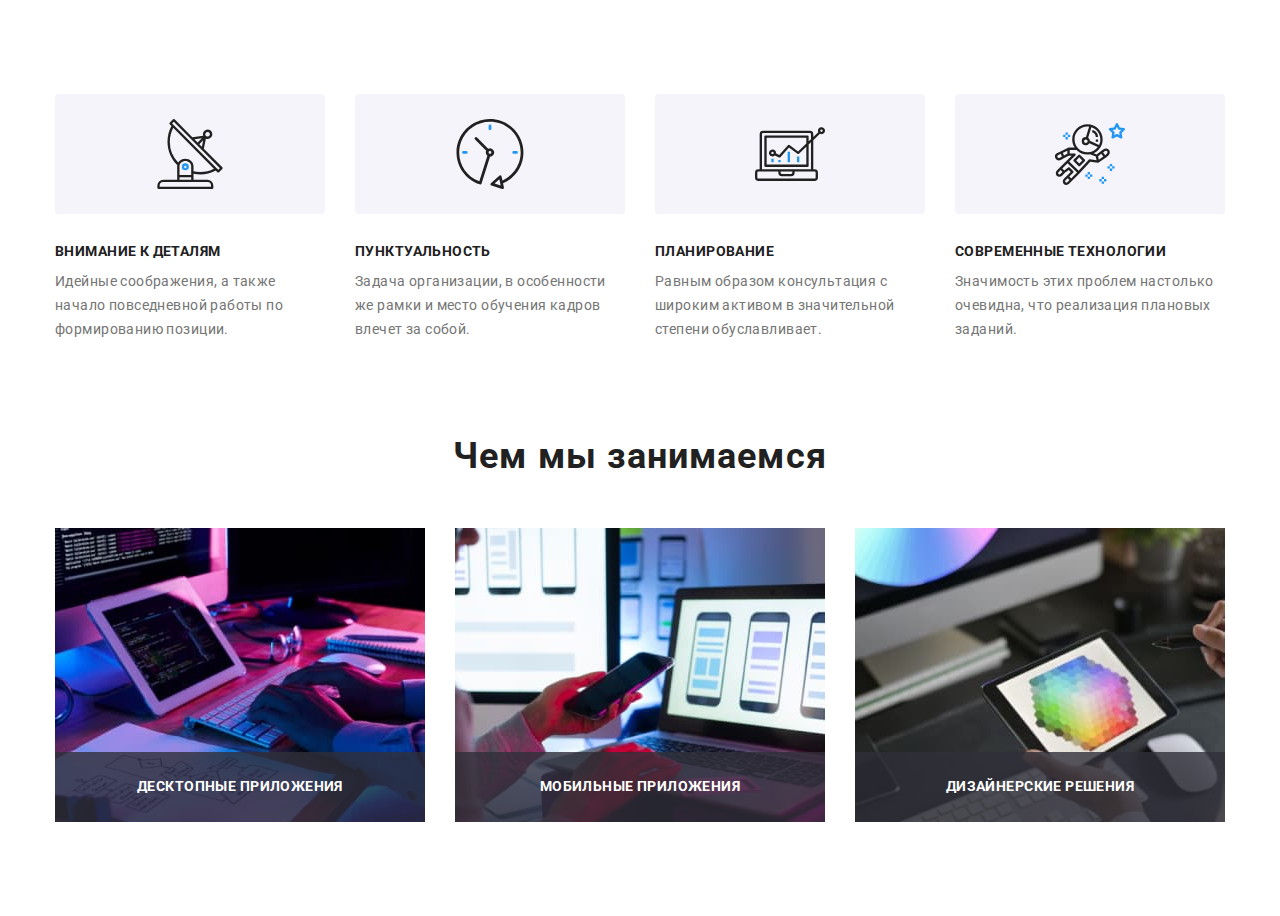
==== index.html @ d5c9d44d "features, services адаптив" ====
<!DOCTYPE html>
<html lang="ru">
    <head>
        <meta charset="UTF-8">
        <meta http-equiv="X-UA-Compatible" content="IE=edge">
        <meta name="viewport" content="width=device-width, initial-scale=1.0">
        <title>Студия</title>
        <link rel="preconnect" href="https://fonts.googleapis.com">
        <link rel="preconnect" href="https://fonts.gstatic.com" crossorigin>
        <link href="https://fonts.googleapis.com/css2?family=Raleway:wght@700&family=Roboto:wght@400;500;700;900&display=swap"
            rel="stylesheet">
        <link rel="stylesheet" href="./css/modern-normalize.css">
        <link rel="stylesheet" href="./css/style.css">
        <link rel="stylesheet" href="./css/main.min.css">
    </head>

    <body>
        <!-- <header class="header">
            <div class="container header__container">
                <nav class="navigation">
                    <a href="" lang="en" class="logo navigation__logo">Web<span class="logo__black">Studio</span></a>
                    <ul class="page-nav">
                        <li class="page-nav__item"><a href="" class="page-nav__link page-nav__link--current">Студия</a></li>
                        <li class="page-nav__item"><a href="./portfolio.html" class="page-nav__link">Портфолио</a></li>
                        <li class="page-nav__item"><a href="" class="page-nav__link">Контакты</a></li>
                    </ul>
                </nav>
                <ul class="auth-nav">
                    <li class="auth-nav__item"><a href="mailto:info@devstudio.com" class="auth-nav__link">
                        <svg class="auth-nav__icon" width="16" height="12">
                            <use href="./images/icons/symbol-defs.svg#icon-envelope"></use>
                        </svg>
                        info@devstudio.com
                    </a></li>
                    <li class="auth-nav__item"><a href="tel:+380961111111" class="auth-nav__link">
                        <svg class="auth-nav__icon" width="10" height="16">
                            <use href="./images/icons/symbol-defs.svg#icon-smartphone"></use>
                        </svg>
                        +38 096 111 11 11
                    </a></li>
                </ul>
            </div>   
        </header> -->

        <main>
            <!-- <section class="hero">
                <h1 class="hero__title">Эффективные решения для вашего бизнеса</h1>
                <button type="button" class="hero__btn" data-modal-open>Заказать услугу</button>
            </section> -->

            <section class="section">
                <div class="container">
                    <h2 class="section__title visually-hidden">Особенности</h2>
                    <ul class="features">
                        <li class="features__item">
                            <div class="features__box">
                                <svg class="features__icon" width="70" height="70">
                                    <use href="./images/icons/symbol-defs.svg#icon-antenna-img"></use>
                                </svg>
                            </div>
                            <h3 class="features__title">Внимание к деталям</h3>
                            <p class="features__text">Идейные соображения, а также начало повседневной работы по формированию позиции.</p>
                        </li>
                        <li class="features__item">
                            <div class="features__box">
                                <svg class="features__icon" width="70" height="70">
                                    <use href="./images/icons/symbol-defs.svg#icon-clock-img"></use>
                                </svg>
                            </div>
                            <h3 class="features__title">Пунктуальность</h3>
                            <p class="features__text">Задача организации, в особенности же рамки и место обучения кадров влечет за собой.</p>
                        </li>
                        <li class="features__item">
                            <div class="features__box">
                                <svg class="features__icon" width="70" height="70">
                                    <use href="./images/icons/symbol-defs.svg#icon-diagram-img"></use>
                                </svg>
                            </div>
                            <h3 class="features__title">Планирование</h3>
                            <p class="features__text">Равным образом консультация с широким активом в значительной степени обуславливает.</p>
                        </li>
                        <li class="features__item">
                            <div class="features__box">
                                <svg class="features__icon" width="70" height="70">
                                    <use href="./images/icons/symbol-defs.svg#icon-astronaut-img"></use>
                                </svg>
                            </div>
                            <h3 class="features__title">Современные технологии</h3>
                            <p class="features__text">Значимость этих проблем настолько очевидна, что реализация плановых заданий.</p>
                        </li>
                    </ul>
                </div>
            </section>

            <section class="section services section--padding-top">
                <div class="container">
                    <h2 class="section__title section__title--margin-bottom">Чем мы занимаемся</h2>
                    <ul class="services__list">
                        <li class="services__item">
                            <div class="services__img">
                                <img src="./images/services/box1.jpg" alt="Веб-сайты" width="370" height="294">
                                <h3 class="services__title">Десктопные приложения</h3>
                            </div>
                        </li>
                        <li class="services__item">
                            <div class="services__img">
                                <img src="./images/services/box2.jpg" alt="Приложения" width="370" height="294">
                                <h3 class="services__title">Мобильные приложения</h3>
                            </div>
                        </li>
                        <li class="services__item">
                            <div class="services__img">
                                <img src="./images/services/box3.jpg" alt="Дизайн" width="370" height="294">
                                <h3 class="services__title">Дизайнерские решения</h3>
                            </div>
                        </li>
                    </ul>
               </div>
            </section>

            <!-- <section class="section section--background">
               <div class="container">
                    <h2 class="section__title section__title--margin-bottom">Наша команда</h2>
                    <ul class="team">
                        <li class="team__item">
                            <img src="./images/our-team/img-team-1.jpg" alt="Дизайнер1" width="270" height="260">
                            <div class="team__member">
                                <h3 class="team__title">Игорь Демьяненко</h3>
                                <p lang="en" class="team__text">Product Designer</p>
                                <ul class="social">
                                    <li class="social__item">
                                        <a href="" class="social__link">
                                            <svg class="social__icon" width="20" height="20">
                                                <use href="./images/icons/symbol-defs.svg#icon-instagram"></use>
                                            </svg>
                                        </a>
                                    </li>
                                    <li class="social__item">
                                        <a href="" class="social__link">
                                            <svg class="social__icon" width="20" height="20">
                                                <use href="./images/icons/symbol-defs.svg#icon-twitter"></use>
                                            </svg>
                                        </a>
                                    </li>
                                    <li class="social__item">
                                        <a href="" class="social__link">
                                            <svg class="social__icon" width="20" height="20">
                                                <use href="./images/icons/symbol-defs.svg#icon-facebook"></use>
                                            </svg>
                                        </a>
                                    </li>
                                    <li class="social__item">
                                        <a href="" class="social__link">
                                            <svg class="social__icon" width="20" height="20">
                                                <use href="./images/icons/symbol-defs.svg#icon-linkedin"></use>
                                            </svg>
                                        </a>
                                    </li>
                                </ul>
                            </div>
                        </li>
                        <li class="team__item">
                            <img src="./images/our-team/img-team-2.jpg" alt="Фронтент-разработчик" width="270" height="260">
                            <div class="team__member">
                                <h3 class="team__title">Ольга Репина</h3>
                                <p lang="en" class="team__text">Frontend Developer</p>
                                <ul class="social">
                                    <li class="social__item">
                                        <a href="" class="social__link">
                                            <svg class="social__icon" width="20" height="20">
                                                <use href="./images/icons/symbol-defs.svg#icon-instagram"></use>
                                            </svg>
                                        </a>
                                    </li>
                                    <li class="social__item">
                                        <a href="" class="social__link">
                                            <svg class="social__icon" width="20" height="20">
                                                <use href="./images/icons/symbol-defs.svg#icon-twitter"></use>
                                            </svg>
                                        </a>
                                    </li>
                                    <li class="social__item">
                                        <a href="" class="social__link">
                                            <svg class="social__icon" width="20" height="20">
                                                <use href="./images/icons/symbol-defs.svg#icon-facebook"></use>
                                            </svg>
                                        </a>
                                    </li>
                                    <li class="social__itemm">
                                        <a href="" class="social__link">
                                            <svg class="social__icon" width="20" height="20">
                                                <use href="./images/icons/symbol-defs.svg#icon-linkedin"></use>
                                            </svg>
                                        </a>
                                    </li>
                                </ul>
                            </div>
                        </li>
                        <li class="team__item">
                            <img src="./images/our-team/img-team-3.jpg" alt="Маркетолог" width="270" height="260">
                            <div class="team__member">
                                <h3 class="team__title">Николай Тарасов</h3>
                                <p lang="en" class="team__text">Marketing</p>
                                <ul class="social">
                                    <li class="social__item">
                                        <a href="" class="social__link">
                                            <svg class="social__icon" width="20" height="20">
                                                <use href="./images/icons/symbol-defs.svg#icon-instagram"></use>
                                            </svg>
                                        </a>
                                    </li>
                                    <li class="social__item">
                                        <a href="" class="social__link">
                                            <svg class="social__icon" width="20" height="20">
                                                <use href="./images/icons/symbol-defs.svg#icon-twitter"></use>
                                            </svg>
                                        </a>
                                    </li>
                                    <li class="social__item">
                                        <a href="" class="social__link">
                                            <svg class="social__icon" width="20" height="20">
                                                <use href="./images/icons/symbol-defs.svg#icon-facebook"></use>
                                            </svg>
                                        </a>
                                    </li>
                                    <li class="social__item">
                                        <a href="" class="social__link">
                                            <svg class="social__icon" width="20" height="20">
                                                <use href="./images/icons/symbol-defs.svg#icon-linkedin"></use>
                                            </svg>
                                        </a>
                                    </li>
                                </ul>
                            </div>
                        </li>
                        <li class="team__item">
                            <img src="./images/our-team/img-team-4.jpg" alt="Дизайнер2" width="270" height="260">
                            <div class="team__member">
                                <h3 class="team__title">Михаил Ермаков</h3>
                                <p lang="en" class="team__text">UI Designer</p>
                                <ul class="social">
                                    <li class="social__item">
                                        <a href="" class="social__link">
                                            <svg class="social__icon" width="20" height="20">
                                                <use href="./images/icons/symbol-defs.svg#icon-instagram"></use>
                                            </svg>
                                        </a>
                                    </li>
                                    <li class="social__item">
                                        <a href="" class="social__link">
                                            <svg class="social__icon" width="20" height="20">
                                                <use href="./images/icons/symbol-defs.svg#icon-twitter"></use>
                                            </svg>
                                        </a>
                                    </li>
                                    <li class="social__item">
                                        <a href="" class="social__link">
                                            <svg class="social__icon" width="20" height="20">
                                                <use href="./images/icons/symbol-defs.svg#icon-facebook"></use>
                                            </svg>
                                        </a>
                                    </li>
                                    <li class="social__item">
                                        <a href="" class="social__link">
                                            <svg class="social__icon" width="20" height="20">
                                                <use href="./images/icons/symbol-defs.svg#icon-linkedin"></use>
                                            </svg>
                                        </a>
                                    </li>
                                </ul>
                            </div>
                        </li>
                    </ul>
               </div>
            </section> -->

            <!-- <section class="section">
                <div class="container">
                    <h2 class="section__title section__title--margin-bottom">Постоянные клиенты</h2>
                    <ul class="clients">
                        <li class="clients__item">
                            <a href="" class="clients__link">
                                <svg class="clients__icon" width="106" height="60">
                                    <use href="./images/icons/symbol-defs.svg#icon-logo-client1"></use>
                                </svg>
                            </a>
                        </li>
                        <li class="clients__item">
                            <a href="" class="clients__link">
                                <svg class="clients__icon" width="106" height="60">
                                    <use href="./images/icons/symbol-defs.svg#icon-logo-client2"></use>
                                </svg>
                            </a>
                        </li>
                        <li class="clients__item">
                            <a href="" class="clients__link">
                                <svg class="clients__icon" width="106" height="60">
                                    <use href="./images/icons/symbol-defs.svg#icon-logo-client3"></use>
                                </svg>
                            </a>
                        </li>
                        <li class="clients__item">
                            <a href="" class="clients__link">
                                <svg class="clients__icon" width="106" height="60">
                                    <use href="./images/icons/symbol-defs.svg#icon-logo-client4"></use>
                                </svg>
                            </a>
                        </li>
                        <li class="clients__item">
                            <a href="" class="clients__link">
                                <svg class="clients__icon" width="106" height="60">
                                    <use href="./images/icons/symbol-defs.svg#icon-logo-client5"></use>
                                </svg>
                            </a>
                        </li>
                        <li class="clients__item">
                            <a href="" class="clients__link">
                                <svg class="clients__icon" width="106" height="60">
                                    <use href="./images/icons/symbol-defs.svg#icon-logo-client6"></use>
                                </svg>
                            </a>
                        </li>
                    </ul>
                </div>
            </section> -->

        </main>

        <!-- <footer class="footer">
            <div class="container footer__container">
                <div class="footer-contacts">
                    <a href="" lang="en" class="logo footer-contacts__logo">Web<span class="logo__white">Studio</span></a>
                    <address class="address">
                        <ul class="contacts">
                            <li class="contacts__item"><a href="https://goo.gl/maps/sHDZmhukoqg1UG7x9" target="_blank" class="contacts__link contacts__link--white">г. Киев, пр-т Леси Украинки, 26</a></li>
                            <li class="contacts__item"><a href="mailto:info@devstudio.com" class="contacts__link">info@devstudio.com</a>
                            </li>
                            <li class="contacts__item"><a href="tel:+380961111111" class="contacts__link">+38 096 111 11 11</a></li>
                        </ul>
                    </address>
                </div>
                <div class="footer-social">
                    <p class="footer-social__text">присоединяйтесь</p>
                    <ul class="social">
                        <li class="social__item">
                            <a href="" class="social__link social__link--secondary-color">
                                <svg class="social__icon" width="20" height="20">
                                    <use href="./images/icons/symbol-defs.svg#icon-instagram-white"></use>
                                </svg>
                            </a>
                        </li>
                        <li class="social__item">
                            <a href="" class="social__link social__link--secondary-color">
                                <svg class="social__icon" width="20" height="20">
                                    <use href="./images/icons/symbol-defs.svg#icon-twitter-white"></use>
                                </svg>
                            </a>
                        </li>
                        <li class="social__item">
                            <a href="" class="social__link social__link--secondary-color">
                                <svg class="social__icon" width="20" height="20">
                                    <use href="./images/icons/symbol-defs.svg#icon-facebook-white"></use>
                                </svg>
                            </a>
                        </li>
                        <li class="social__item">
                            <a href="" class="social__link social__link--secondary-color">
                                <svg class="social__icon" width="20" height="20">
                                    <use href="./images/icons/symbol-defs.svg#icon-linkedin-white"></use>
                                </svg>
                            </a>
                        </li>
                    </ul>
                </div>
                <div class="application">
                    <p class="application__text">Подпишитесь на рассылку</p>
                    <form class="footer-form">
                        <input type="email" class="user-mail-footer" name="user-mail-footer" id="user-mail-footer" placeholder="E-mail">
                        <button type="button" class="footer-form__btn">Подписаться
                            <svg class="footer-form__icon" width="24" height="24">
                                <use href="./images/icons/symbol-defs.svg#icon-icon-send"></use>
                            </svg>
                        </button>
                    </form>
                </div>
            </div>
        </footer> -->
        <!-- <div class="backdrop is-hidden" data-modal>
            <div class="modal">
                <button type="button" class="modal__close-btn" data-modal-close>
                    <svg class="close-btn__icon" width="18" height="18">
                        <use href="./images/icons/symbol-defs.svg#icon-close-black"></use>
                    </svg>
                </button>
                <p class="modal__title">Оставьте свои данные, мы вам перезвоним</p>
                <form class="modal__application">
                    <div class="modal__field">
                        <label for="user-name" class="modal__label">Имя</label>
                        <div class="modal__input-wrap">
                            <input type="text" name="user-name" id="user-name" class="modal__input" required>
                            <svg class="modal__icon" width="18" height="18">
                                <use href="./images/icons/symbol-defs.svg#icon-person-black"></use>
                            </svg>
                        </div>
                    </div>

                    <div class="modal__field">
                        <label for="user-tel" class="modal__label">Телефон</label>
                        <div class="modal__input-wrap">
                            <input type="tel" name="user-tel" id="user-tel" class="modal__input" required>
                            <svg class="modal__icon" width="18" height="18">
                                <use href="./images/icons/symbol-defs.svg#icon-phone-black"></use>
                            </svg>
                        </div>
                    </div>

                    <div class="modal__field">
                        <label for="user-mail" class="modal__label">Почта</label>
                        <div class="modal__input-wrap">
                            <input type="email" name="user-mail" id="user-mail" class="modal__input" required>
                            <svg class="modal__icon" width="18" height="18">
                                <use href="./images/icons/symbol-defs.svg#icon-email-black"></use>
                            </svg>
                        </div>
                    </div>

                    <label for="user-comment" class="modal__label">Комментарий</label>
                    <textarea name="user-comment" id="user-comment" class="modal__user-comment" placeholder="Введите текст"></textarea>

                    <div class="modal__field-check">
                        <input type="checkbox" name="modal-check" id="modal-check" class="modal__check visually-hidden">
                        <label for="modal-check" class="modal__check-text"><span><svg class="modal__check-icon" width="16" height="15">
                            <use href="./images/icons/symbol-defs.svg#icon-check-mark"></use>
                        </svg></span>Соглашаюсь с рассылкой и принимаю <a href="" class="modal__link"> Условия договора</a></label>
                    </div>

                    <div class="modal__form-btn"><button type="submit" class="modal__sumbit-btn">Отправить</button></div>
                </form>
            </div>
        </div> -->

        <script src="./js/modal.js"></script>
    </body>
</html>
---- css/style.css ----
/* --------HEADER--------- */

/* --------HERO--------- */

/* -------FEATURES------- */

/* --------SERVICES--------- */

/* --------TEAM--------- */

/* --------CLIENT--------- */

/* --------PROJECT--------- */

/* --------FOOTER--------- */

/* --------BACKDROP--------- */
---- css/main.min.css ----
:root{--first-title-color: #212121;--second-title-color: #ffffff;--first-text-color: #757575;--second-text-color: #ffffff;--accent-color: #2196f3;--first-bg-color: #ffffff;--second-bg-color: #2f303a;--accent-bg-color: #2196f3}a{text-decoration:none}p,h1,h2,h3,h4,h5,h6{margin:0}ul{margin:0;padding:0;list-style:none}img{display:block;min-width:100%}button{cursor:pointer}body{font-family:"Roboto",sans-serif;color:var(--first-text-color);background-color:var(--first-bg-color)}.container{width:100%;padding-left:15px;padding-right:15px;margin:0 auto}@media screen and (min-width: 480px){.container{width:480px}}@media screen and (min-width: 768px){.container{width:768px}}@media screen and (min-width: 1200px){.container{width:1200px}}.section{padding-top:60px;padding-bottom:60px}@media screen and (min-width: 1200px){.section{padding-top:94px;padding-bottom:94px}}.section--padding-top{padding-top:0}.section--background{background-color:#f5f4fa}.visually-hidden{position:absolute;white-space:nowrap;width:1px;height:1px;overflow:hidden;border:0;padding:0;clip:rect(0 0 0 0);-webkit-clip-path:inset(50%);clip-path:inset(50%);margin:-1px}.section__title{font-weight:700;font-size:36px;line-height:1.16;text-align:center;letter-spacing:.03em;color:var(--first-title-color)}.section__title--margin-bottom{margin-bottom:50px}.logo{font-family:Raleway;font-weight:700;font-size:26px;line-height:1.19;letter-spacing:.03em;color:var(--accent-color);display:block}.navigation__logo{padding-top:24px;padding-bottom:25px;margin-right:93px}.logo__black{color:#000}.logo__white{color:#fff}.social{display:flex;justify-content:center;align-items:center}.social__link{display:flex;justify-content:center;align-items:center;width:44px;height:44px;border-radius:50%;color:#afb1b8;transition:background-color 250ms cubic-bezier(0.4, 0, 0.2, 1)}.social__link:hover,.social__link:focus{background-color:var(--accent-bg-color);color:var(--second-text-color)}.social__link--secondary-color{background-color:rgba(255,255,255,.1);color:var(--second-text-color);transition:background-color 250ms cubic-bezier(0.4, 0, 0.2, 1)}.social__link:hover .social__link--secondary-color,.social__link:focus .social__link--secondary-color{background-color:var(--accent-bg-color)}.social__icon{fill:currentColor;transition:fill 250ms cubic-bezier(0.4, 0, 0.2, 1),color 250ms cubic-bezier(0.4, 0, 0.2, 1)}.social__item:not(:first-child){margin-left:10px}.application__text{font-weight:700;font-size:14px;line-height:1.14;letter-spacing:.03em;text-transform:uppercase;color:var(--second-text-color);margin-bottom:20px}.footer-form{display:flex;justify-content:center;align-items:center}.user-mail-footer{font-size:16px;line-height:1.25;display:flex;align-items:center;letter-spacing:.03em;color:rgba(255,255,255,.6);background-color:transparent;min-width:358px;height:50px;padding-left:16px;padding-right:16px;margin-right:12px;border:1px solid rgba(255,255,255,.3);filter:drop-shadow(0px 4px 4px rgba(0, 0, 0, 0.15));border-radius:4px;outline:none}.footer-form__btn{min-width:200px;height:50px;display:flex;justify-content:center;align-items:center;background:var(--accent-bg-color);box-shadow:0px 4px 4px rgba(0,0,0,.15);border-radius:4px;border:none;padding:10px 29px;font-weight:700;font-size:16px;line-height:1.87;letter-spacing:.06em;color:var(--second-text-color);transition:background-color 250ms cubic-bezier(0.4, 0, 0.2, 1)}.footer-form__btn:hover,.footer-form__btn:focus{background-color:#188ce8}.footer-form__icon{width:24px;height:24px;fill:var(--second-text-color);margin-left:10px}.backdrop{position:fixed;top:0;left:0;width:100%;height:100%;background-color:rgba(0,0,0,.2);opacity:1;transition:opacity 250ms cubic-bezier(0.4, 0, 0.2, 1)}.is-hidden{opacity:0;pointer-events:none;visibility:hidden}.backdrop.is-hidden .modal{transform:translate(-50%, -50%) scale(0.7)}.modal{position:absolute;width:528px;min-height:581px;top:50%;left:50%;transform:translate(-50%, -50%) scale(1);transition:transform 250ms cubic-bezier(0.4, 0, 0.2, 1);background-color:var(--first-bg-color);box-shadow:0px 1px 3px rgba(0,0,0,.12),0px 1px 1px rgba(0,0,0,.14),0px 2px 1px rgba(0,0,0,.2);border-radius:4px;visibility:visible;padding:40px}.modal__close-btn{display:flex;justify-content:center;align-items:center;width:30px;height:30px;border-radius:50%;background-color:var(--first-bg-color);border:1px solid rgba(0,0,0,.1);position:absolute;top:8px;right:8px;transition:fill 250ms cubic-bezier(0.4, 0, 0.2, 1)}.modal__close-btn:hover,.modal__close-btn:focus{fill:var(--accent-color)}.modal__title{font-weight:700;font-size:20px;line-height:1.15;text-align:center;letter-spacing:.03em;color:var(--first-title-color);margin-bottom:12px}.modal__field{margin-bottom:10px}.modal__label{font-weight:400;font-size:12px;line-height:1.16;letter-spacing:.01em;color:var(--first-text-color);display:block;margin-bottom:4px}.modal__input-wrap{position:relative}.modal__input{width:100%;height:40px;border:1px solid rgba(33,33,33,.2);outline:none;border-radius:4px;padding-left:42px;padding-right:42px;transition:border-color 250ms cubic-bezier(0.4, 0, 0.2, 1)}.modal__input:focus,.modal__input:hover{border-color:var(--accent-color);cursor:pointer}.modal__icon{position:absolute;left:12px;top:50%;transform:translateY(-50%);transition:fill 250ms cubic-bezier(0.4, 0, 0.2, 1)}.modal__input:focus+.modal__icon,.modal__input:hover+.modal__icon{fill:var(--accent-color)}.modal__user-comment{width:100%;height:120px;border:1px solid rgba(33,33,33,.2);border-radius:4px;padding:12px 16px;margin-bottom:20px;outline:none;resize:none;transition:border-color 250ms cubic-bezier(0.4, 0, 0.2, 1)}.modal__user-comment:focus,.modal__user-comment:hover{border-color:var(--accent-color);cursor:pointer}.modal__user-comment::-moz-placeholder{font-size:12px;line-height:1.16;letter-spacing:.01em;color:rgba(117,117,117,.5)}.modal__user-comment:-ms-input-placeholder{font-size:12px;line-height:1.16;letter-spacing:.01em;color:rgba(117,117,117,.5)}.modal__user-comment::placeholder{font-size:12px;line-height:1.16;letter-spacing:.01em;color:rgba(117,117,117,.5)}.modal__field-check{margin-bottom:30px}.modal__check-text{font-size:14px;line-height:1.71;letter-spacing:.03em;color:var(--first-text-color);display:flex;align-items:center;justify-content:center}.modal__check-text span{width:16px;height:15px;border:2px solid var(--first-title-color);border-radius:2px;margin-right:8px;display:flex;justify-content:center;align-items:center}.modal__check-icon{fill:transparent}.modal__check:checked+.modal__check-text>span{background-color:var(--accent-bg-color);border:none}.modal__check:checked+.modal__check-text svg{fill:var(--second-text-color)}.modal__link{-webkit-text-decoration-line:underline;text-decoration-line:underline;color:var(--accent-color);margin-left:5px}.modal__form-btn{display:flex;justify-content:center}.modal__sumbit-btn{font-weight:700;font-size:16px;line-height:1.87;display:flex;align-items:center;text-align:center;letter-spacing:.06em;color:#fff;background:var(--accent-bg-color);box-shadow:0px 4px 4px rgba(0,0,0,.15);border-radius:4px;padding:10px 55px;border:none;transition:background-color 250ms cubic-bezier(0.4, 0, 0.2, 1)}.modal__sumbit-btn:hover,.modal__sumbit-btn:focus{background-color:#188ce8}.header{border:1px solid #ececec;background-color:var(--first-bg-color);font-weight:500;font-size:14px;line-height:1.14;letter-spacing:.02em}.header__container{display:flex;align-items:center}.navigation{display:flex;align-items:center}.page-nav,.auth-nav{display:flex;justify-content:center;align-items:center;margin-left:auto}.page-nav__item{position:relative}.page-nav__item:not(:first-child){margin-left:50px}.page-nav__link{display:block;padding-top:32px;padding-bottom:32px;color:var(--first-title-color);transition:color 250ms cubic-bezier(0.4, 0, 0.2, 1)}.page-nav__link:hover,.page-nav__link:focus{color:var(--accent-color)}.page-nav__link--current{color:var(--accent-color)}.page-nav__link--current::after{content:"";width:100%;height:4px;display:block;background:var(--accent-bg-color);border-radius:2px;position:absolute;bottom:-1px}.auth-nav__item:not(:first-child){margin-left:50px}.auth-nav__link{color:var(--first-text-color);display:flex;justify-content:center;align-items:center;padding-top:32px;padding-bottom:32px;transition:color 250ms cubic-bezier(0.4, 0, 0.2, 1)}.auth-nav__link:hover,.auth-nav__link:focus{color:var(--accent-color)}.auth-nav__icon{fill:currentColor;margin-right:10px}.hero{max-width:1600px;height:600px;margin-top:0;margin-right:auto;margin-left:auto;margin-bottom:0;background-image:linear-gradient(rgba(47, 48, 58, 0.4), rgba(47, 48, 58, 0.4)),url(../images/hero-img.jpg);background-repeat:no-repeat;background-position:center;background-size:cover;text-align:center;padding-top:200px;padding-bottom:200px}.hero__title{width:696px;margin-left:auto;margin-right:auto;margin-bottom:30px;font-weight:900;font-size:44px;line-height:1.36;text-align:center;letter-spacing:.06em;text-transform:uppercase;color:var(--second-title-color)}.hero__btn{padding:6px 22px;border:transparent;box-sizing:border-box;box-shadow:0px 4px 4px rgba(0,0,0,.15);border-radius:4px;font-weight:700;font-size:16px;line-height:1.87;align-items:center;text-align:center;letter-spacing:.06em;color:var(--second-text-color);background-color:var(--accent-bg-color);transition:background-color 250ms cubic-bezier(0.4, 0, 0.2, 1)}.hero__btn:hover,.hero__btn:focus{background-color:#188ce8}@media screen and (min-width: 768px){.features{display:flex;flex-wrap:wrap;margin-left:-30px;margin-bottom:-30px}}.features__item{width:450px}.features__item:not(:last-child){margin-bottom:30px}@media screen and (min-width: 768px){.features__item{width:calc(50% - 30px);margin-left:30px}}@media screen and (min-width: 1200px){.features__item{width:270px;display:block}.features__item:not(:first-child){margin-left:30px}}.features__box{display:flex;justify-content:center;align-items:center;margin-bottom:30px;height:120px;background-color:#f5f4fa;border-radius:4px;color:currentColor}.features__title{margin-bottom:10px;font-weight:700;font-size:14px;line-height:1.14;letter-spacing:.03em;text-transform:uppercase;color:var(--first-title-color)}.features__text{font-size:14px;line-height:1.71;letter-spacing:.03em;color:var(--first-text-color)}@media screen and (max-width: 1200px){.services{display:none}}.services__list{display:flex;flex-wrap:wrap;margin-left:-30px;margin-bottom:-30px}.services__item{width:calc(33.3333333333% - 30px);height:auto;margin-left:30px;margin-bottom:30px}.services__img{position:relative}.services__title{font-weight:700;font-size:14px;line-height:1.14;text-align:center;letter-spacing:.03em;text-transform:uppercase;color:var(--second-title-color);background:rgba(47,48,58,.8);height:70px;width:100%;display:flex;justify-content:center;align-items:center;position:absolute;bottom:0;left:0}.team{display:flex;flex-wrap:wrap;margin-left:-30px;margin-bottom:-30px}.team__item{width:calc(25% - 30px);margin-left:30px;margin-bottom:30px}.team__title{margin-bottom:10px;font-weight:500;font-size:16px;line-height:1.18;text-align:center;letter-spacing:.03em;color:var(--first-title-color)}.team__member{padding-top:30px;padding-bottom:30px;background-color:var(--first-bg-color);box-shadow:0px 1px 3px rgba(0,0,0,.12),0px 1px 1px rgba(0,0,0,.14),0px 2px 1px rgba(0,0,0,.2);border-radius:0px 0px 4px 4px}.team__text{font-size:16px;line-height:1.18;text-align:center;letter-spacing:.03em;color:var(--first-text-color);margin-bottom:16px}.clients{display:flex;flex-wrap:wrap;margin-left:-30px;margin-bottom:-30px}.clients__item{width:calc(16.6666666667% - 30px);margin-left:30px;margin-bottom:30px}.clients__link{display:flex;justify-content:center;align-items:center;background-color:#fff;border:1px solid #afb1b8;border-radius:4px;color:#afb1b8;min-width:170px;height:92px;transition:border 250ms cubic-bezier(0.4, 0, 0.2, 1)}.clients__link:focus,.clients__link:hover{color:var(--accent-color);border:1px solid var(--accent-color)}.clients__icon{fill:currentColor;transition:color 250ms cubic-bezier(0.4, 0, 0.2, 1)}.menu{display:flex;justify-content:center;margin-bottom:50px}.menu__item:not(:first-child){margin-left:8px}.menu__btn{padding:6px 22px;border-color:transparent;border-radius:4px;font-weight:500;font-size:16px;line-height:1.62;text-align:center;letter-spacing:.03em;color:var(--first-title-color);transition:color 250ms cubic-bezier(0.4, 0, 0.2, 1),background-color 250ms cubic-bezier(0.4, 0, 0.2, 1),box-shadow 250ms cubic-bezier(0.4, 0, 0.2, 1)}.menu__btn:hover,.menu__btn:focus{color:var(--second-text-color);background-color:var(--accent-bg-color);box-shadow:0px 3px 1px rgba(0,0,0,.1),0px 1px 2px rgba(0,0,0,.08),0px 2px 2px rgba(0,0,0,.12)}.project{display:flex;flex-wrap:wrap;margin-left:-30px;margin-bottom:-30px}.project__item{width:calc(33.3333333333% - 30px);margin-left:30px;margin-bottom:30px}.project__link{display:block;transition:box-shadow 250ms cubic-bezier(0.4, 0, 0.2, 1)}.project__link:focus,.project__link:hover{box-shadow:0px 1px 1px rgba(0,0,0,.12),0px 4px 4px rgba(0,0,0,.06),1px 4px 6px rgba(0,0,0,.16)}.project__box{position:relative;overflow:hidden}.project__box::before{content:"";background:rgba(33,150,243,.9);position:absolute;bottom:0;left:0;width:100%;height:100%;transform:translateY(101%);transition:transform 250ms cubic-bezier(0.4, 0, 0.2, 1)}.project__link:hover .project__box::before,.project__link:focus .project__box::before{transform:translateY(0)}.project__description{font-size:18px;line-height:1.55;letter-spacing:.03em;color:var(--second-text-color);display:flex;justify-content:center;align-items:center;position:absolute;bottom:0;left:0;width:100%;height:100%;padding:63px 24px;transform:translateY(101%);transition:transform 250ms cubic-bezier(0.4, 0, 0.2, 1)}.project__link:hover .project__description,.project__link:focus .project__description{transform:translateY(0)}.project__name{padding:20px 24px;border-left:1px solid #eee;border-right:1px solid #eee;border-bottom:1px solid #eee}.project__title{margin-bottom:4px;font-weight:700;font-size:18px;line-height:2;letter-spacing:.06em;text-transform:capitalize;color:var(--first-title-color)}.project__text{font-size:16px;line-height:1.87;letter-spacing:.03em;color:var(--first-text-color)}.footer{padding-top:60px;padding-bottom:60px;background-color:var(--second-bg-color)}.footer__container{display:flex;align-items:baseline}.footer-contacts{flex-grow:1}.footer-contacts__logo{margin-bottom:20px}.contacts__item:not(:first-child){margin-top:9px}.contacts__link{font-style:normal;font-size:14px;line-height:1.71;letter-spacing:.03em;color:rgba(255,255,255,.6)}.contacts__link--white{color:var(--second-text-color)}.footer-social{margin-left:70px;margin-right:93px}.footer-social__text{font-weight:700;font-size:14px;line-height:1.14;letter-spacing:.03em;text-transform:uppercase;color:var(--second-text-color);margin-bottom:20px}/*# sourceMappingURL=main.min.css.map */
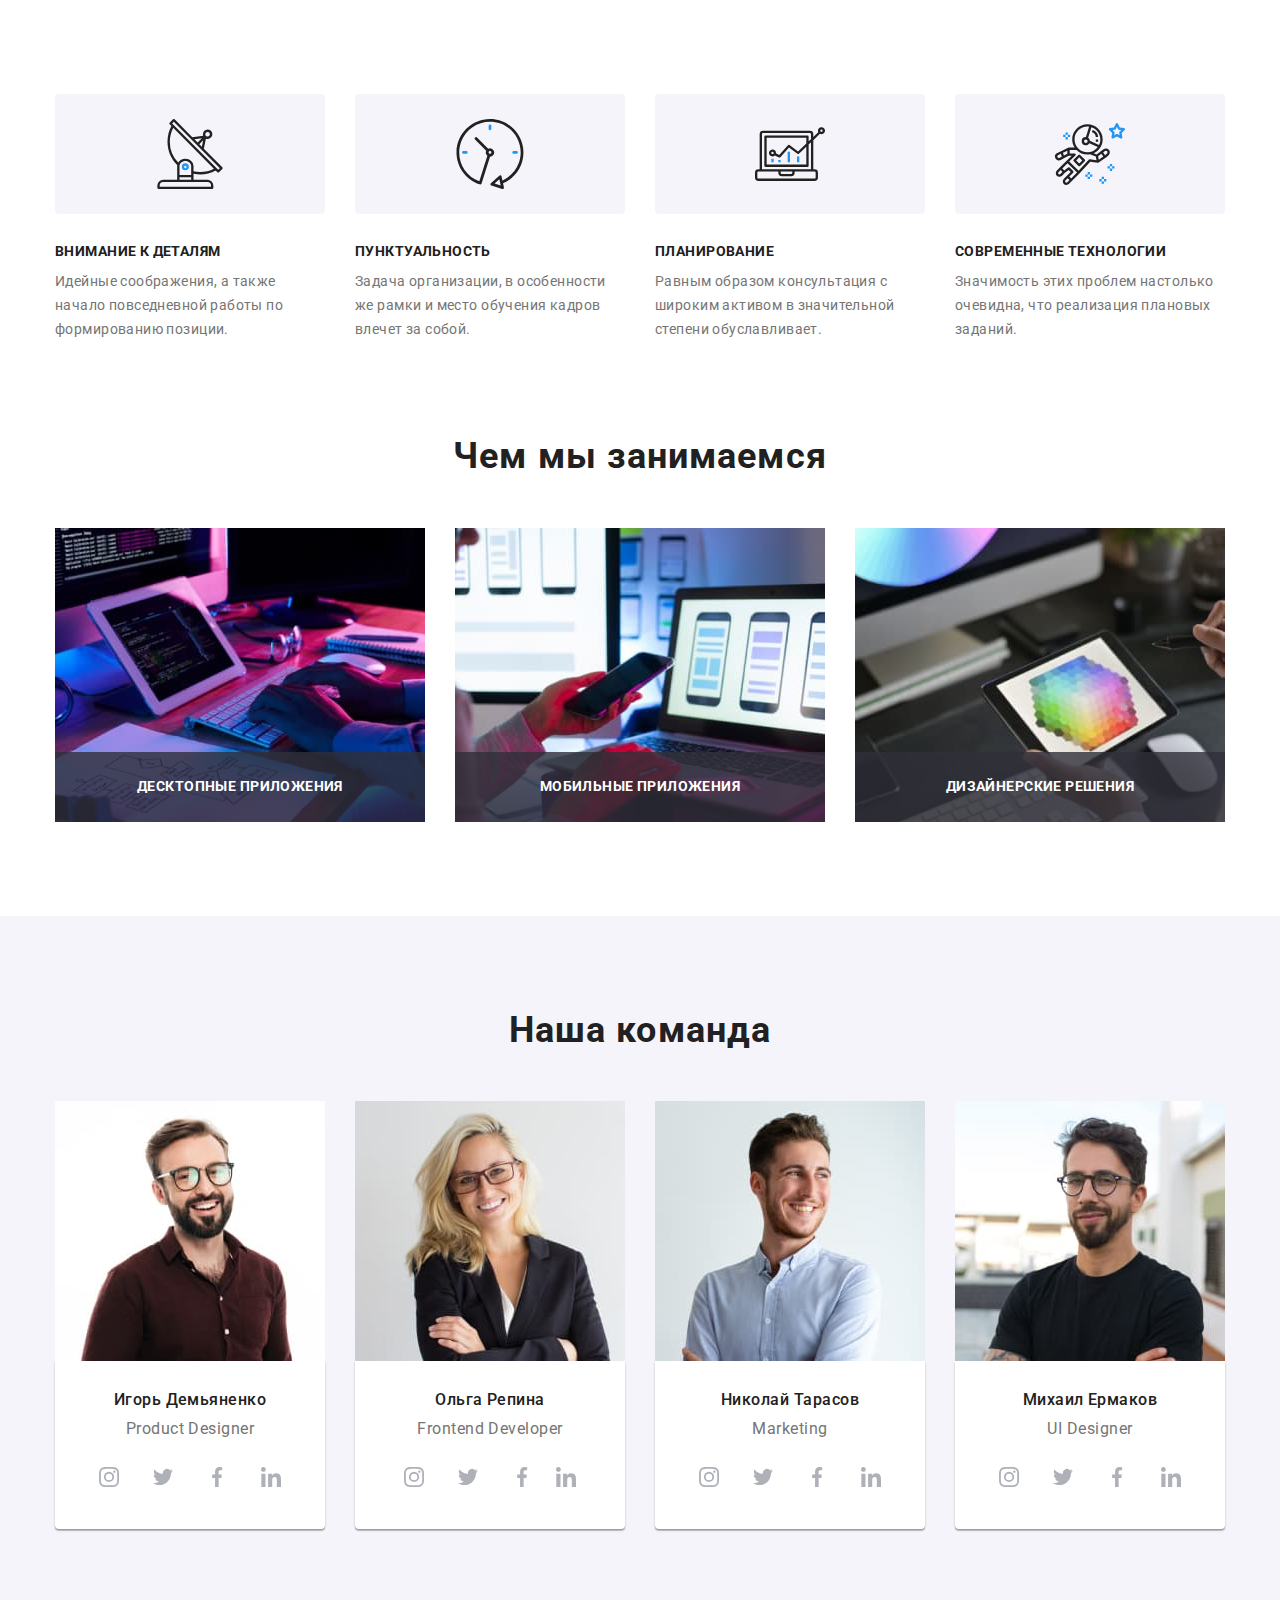
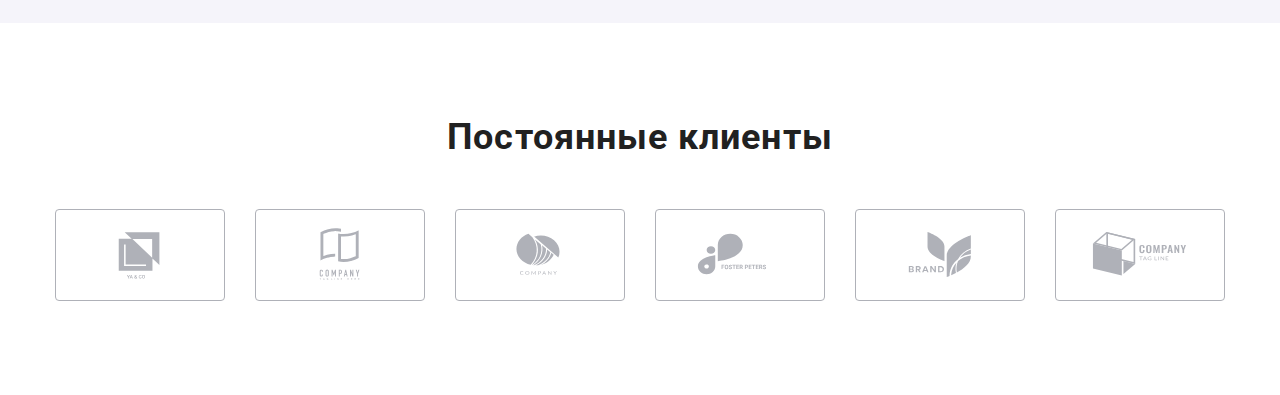
==== commit 3c1b1610: "team, project, clients адаптив" ====
--- a/index.html
+++ b/index.html
@@ -118,7 +118,7 @@
                </div>
             </section>
 
-            <!-- <section class="section section--background">
+            <section class="section section--background">
                <div class="container">
                     <h2 class="section__title section__title--margin-bottom">Наша команда</h2>
                     <ul class="team">
@@ -272,9 +272,9 @@
                         </li>
                     </ul>
                </div>
-            </section> -->
-
-            <!-- <section class="section">
+            </section>
+
+            <section class="section">
                 <div class="container">
                     <h2 class="section__title section__title--margin-bottom">Постоянные клиенты</h2>
                     <ul class="clients">
@@ -322,7 +322,7 @@
                         </li>
                     </ul>
                 </div>
-            </section> -->
+            </section>
 
         </main>
 
--- a/css/main.min.css
+++ b/css/main.min.css
@@ -1 +1 @@
-:root{--first-title-color: #212121;--second-title-color: #ffffff;--first-text-color: #757575;--second-text-color: #ffffff;--accent-color: #2196f3;--first-bg-color: #ffffff;--second-bg-color: #2f303a;--accent-bg-color: #2196f3}a{text-decoration:none}p,h1,h2,h3,h4,h5,h6{margin:0}ul{margin:0;padding:0;list-style:none}img{display:block;min-width:100%}button{cursor:pointer}body{font-family:"Roboto",sans-serif;color:var(--first-text-color);background-color:var(--first-bg-color)}.container{width:100%;padding-left:15px;padding-right:15px;margin:0 auto}@media screen and (min-width: 480px){.container{width:480px}}@media screen and (min-width: 768px){.container{width:768px}}@media screen and (min-width: 1200px){.container{width:1200px}}.section{padding-top:60px;padding-bottom:60px}@media screen and (min-width: 1200px){.section{padding-top:94px;padding-bottom:94px}}.section--padding-top{padding-top:0}.section--background{background-color:#f5f4fa}.visually-hidden{position:absolute;white-space:nowrap;width:1px;height:1px;overflow:hidden;border:0;padding:0;clip:rect(0 0 0 0);-webkit-clip-path:inset(50%);clip-path:inset(50%);margin:-1px}.section__title{font-weight:700;font-size:36px;line-height:1.16;text-align:center;letter-spacing:.03em;color:var(--first-title-color)}.section__title--margin-bottom{margin-bottom:50px}.logo{font-family:Raleway;font-weight:700;font-size:26px;line-height:1.19;letter-spacing:.03em;color:var(--accent-color);display:block}.navigation__logo{padding-top:24px;padding-bottom:25px;margin-right:93px}.logo__black{color:#000}.logo__white{color:#fff}.social{display:flex;justify-content:center;align-items:center}.social__link{display:flex;justify-content:center;align-items:center;width:44px;height:44px;border-radius:50%;color:#afb1b8;transition:background-color 250ms cubic-bezier(0.4, 0, 0.2, 1)}.social__link:hover,.social__link:focus{background-color:var(--accent-bg-color);color:var(--second-text-color)}.social__link--secondary-color{background-color:rgba(255,255,255,.1);color:var(--second-text-color);transition:background-color 250ms cubic-bezier(0.4, 0, 0.2, 1)}.social__link:hover .social__link--secondary-color,.social__link:focus .social__link--secondary-color{background-color:var(--accent-bg-color)}.social__icon{fill:currentColor;transition:fill 250ms cubic-bezier(0.4, 0, 0.2, 1),color 250ms cubic-bezier(0.4, 0, 0.2, 1)}.social__item:not(:first-child){margin-left:10px}.application__text{font-weight:700;font-size:14px;line-height:1.14;letter-spacing:.03em;text-transform:uppercase;color:var(--second-text-color);margin-bottom:20px}.footer-form{display:flex;justify-content:center;align-items:center}.user-mail-footer{font-size:16px;line-height:1.25;display:flex;align-items:center;letter-spacing:.03em;color:rgba(255,255,255,.6);background-color:transparent;min-width:358px;height:50px;padding-left:16px;padding-right:16px;margin-right:12px;border:1px solid rgba(255,255,255,.3);filter:drop-shadow(0px 4px 4px rgba(0, 0, 0, 0.15));border-radius:4px;outline:none}.footer-form__btn{min-width:200px;height:50px;display:flex;justify-content:center;align-items:center;background:var(--accent-bg-color);box-shadow:0px 4px 4px rgba(0,0,0,.15);border-radius:4px;border:none;padding:10px 29px;font-weight:700;font-size:16px;line-height:1.87;letter-spacing:.06em;color:var(--second-text-color);transition:background-color 250ms cubic-bezier(0.4, 0, 0.2, 1)}.footer-form__btn:hover,.footer-form__btn:focus{background-color:#188ce8}.footer-form__icon{width:24px;height:24px;fill:var(--second-text-color);margin-left:10px}.backdrop{position:fixed;top:0;left:0;width:100%;height:100%;background-color:rgba(0,0,0,.2);opacity:1;transition:opacity 250ms cubic-bezier(0.4, 0, 0.2, 1)}.is-hidden{opacity:0;pointer-events:none;visibility:hidden}.backdrop.is-hidden .modal{transform:translate(-50%, -50%) scale(0.7)}.modal{position:absolute;width:528px;min-height:581px;top:50%;left:50%;transform:translate(-50%, -50%) scale(1);transition:transform 250ms cubic-bezier(0.4, 0, 0.2, 1);background-color:var(--first-bg-color);box-shadow:0px 1px 3px rgba(0,0,0,.12),0px 1px 1px rgba(0,0,0,.14),0px 2px 1px rgba(0,0,0,.2);border-radius:4px;visibility:visible;padding:40px}.modal__close-btn{display:flex;justify-content:center;align-items:center;width:30px;height:30px;border-radius:50%;background-color:var(--first-bg-color);border:1px solid rgba(0,0,0,.1);position:absolute;top:8px;right:8px;transition:fill 250ms cubic-bezier(0.4, 0, 0.2, 1)}.modal__close-btn:hover,.modal__close-btn:focus{fill:var(--accent-color)}.modal__title{font-weight:700;font-size:20px;line-height:1.15;text-align:center;letter-spacing:.03em;color:var(--first-title-color);margin-bottom:12px}.modal__field{margin-bottom:10px}.modal__label{font-weight:400;font-size:12px;line-height:1.16;letter-spacing:.01em;color:var(--first-text-color);display:block;margin-bottom:4px}.modal__input-wrap{position:relative}.modal__input{width:100%;height:40px;border:1px solid rgba(33,33,33,.2);outline:none;border-radius:4px;padding-left:42px;padding-right:42px;transition:border-color 250ms cubic-bezier(0.4, 0, 0.2, 1)}.modal__input:focus,.modal__input:hover{border-color:var(--accent-color);cursor:pointer}.modal__icon{position:absolute;left:12px;top:50%;transform:translateY(-50%);transition:fill 250ms cubic-bezier(0.4, 0, 0.2, 1)}.modal__input:focus+.modal__icon,.modal__input:hover+.modal__icon{fill:var(--accent-color)}.modal__user-comment{width:100%;height:120px;border:1px solid rgba(33,33,33,.2);border-radius:4px;padding:12px 16px;margin-bottom:20px;outline:none;resize:none;transition:border-color 250ms cubic-bezier(0.4, 0, 0.2, 1)}.modal__user-comment:focus,.modal__user-comment:hover{border-color:var(--accent-color);cursor:pointer}.modal__user-comment::-moz-placeholder{font-size:12px;line-height:1.16;letter-spacing:.01em;color:rgba(117,117,117,.5)}.modal__user-comment:-ms-input-placeholder{font-size:12px;line-height:1.16;letter-spacing:.01em;color:rgba(117,117,117,.5)}.modal__user-comment::placeholder{font-size:12px;line-height:1.16;letter-spacing:.01em;color:rgba(117,117,117,.5)}.modal__field-check{margin-bottom:30px}.modal__check-text{font-size:14px;line-height:1.71;letter-spacing:.03em;color:var(--first-text-color);display:flex;align-items:center;justify-content:center}.modal__check-text span{width:16px;height:15px;border:2px solid var(--first-title-color);border-radius:2px;margin-right:8px;display:flex;justify-content:center;align-items:center}.modal__check-icon{fill:transparent}.modal__check:checked+.modal__check-text>span{background-color:var(--accent-bg-color);border:none}.modal__check:checked+.modal__check-text svg{fill:var(--second-text-color)}.modal__link{-webkit-text-decoration-line:underline;text-decoration-line:underline;color:var(--accent-color);margin-left:5px}.modal__form-btn{display:flex;justify-content:center}.modal__sumbit-btn{font-weight:700;font-size:16px;line-height:1.87;display:flex;align-items:center;text-align:center;letter-spacing:.06em;color:#fff;background:var(--accent-bg-color);box-shadow:0px 4px 4px rgba(0,0,0,.15);border-radius:4px;padding:10px 55px;border:none;transition:background-color 250ms cubic-bezier(0.4, 0, 0.2, 1)}.modal__sumbit-btn:hover,.modal__sumbit-btn:focus{background-color:#188ce8}.header{border:1px solid #ececec;background-color:var(--first-bg-color);font-weight:500;font-size:14px;line-height:1.14;letter-spacing:.02em}.header__container{display:flex;align-items:center}.navigation{display:flex;align-items:center}.page-nav,.auth-nav{display:flex;justify-content:center;align-items:center;margin-left:auto}.page-nav__item{position:relative}.page-nav__item:not(:first-child){margin-left:50px}.page-nav__link{display:block;padding-top:32px;padding-bottom:32px;color:var(--first-title-color);transition:color 250ms cubic-bezier(0.4, 0, 0.2, 1)}.page-nav__link:hover,.page-nav__link:focus{color:var(--accent-color)}.page-nav__link--current{color:var(--accent-color)}.page-nav__link--current::after{content:"";width:100%;height:4px;display:block;background:var(--accent-bg-color);border-radius:2px;position:absolute;bottom:-1px}.auth-nav__item:not(:first-child){margin-left:50px}.auth-nav__link{color:var(--first-text-color);display:flex;justify-content:center;align-items:center;padding-top:32px;padding-bottom:32px;transition:color 250ms cubic-bezier(0.4, 0, 0.2, 1)}.auth-nav__link:hover,.auth-nav__link:focus{color:var(--accent-color)}.auth-nav__icon{fill:currentColor;margin-right:10px}.hero{max-width:1600px;height:600px;margin-top:0;margin-right:auto;margin-left:auto;margin-bottom:0;background-image:linear-gradient(rgba(47, 48, 58, 0.4), rgba(47, 48, 58, 0.4)),url(../images/hero-img.jpg);background-repeat:no-repeat;background-position:center;background-size:cover;text-align:center;padding-top:200px;padding-bottom:200px}.hero__title{width:696px;margin-left:auto;margin-right:auto;margin-bottom:30px;font-weight:900;font-size:44px;line-height:1.36;text-align:center;letter-spacing:.06em;text-transform:uppercase;color:var(--second-title-color)}.hero__btn{padding:6px 22px;border:transparent;box-sizing:border-box;box-shadow:0px 4px 4px rgba(0,0,0,.15);border-radius:4px;font-weight:700;font-size:16px;line-height:1.87;align-items:center;text-align:center;letter-spacing:.06em;color:var(--second-text-color);background-color:var(--accent-bg-color);transition:background-color 250ms cubic-bezier(0.4, 0, 0.2, 1)}.hero__btn:hover,.hero__btn:focus{background-color:#188ce8}@media screen and (min-width: 768px){.features{display:flex;flex-wrap:wrap;margin-left:-30px;margin-bottom:-30px}}.features__item{width:450px}.features__item:not(:last-child){margin-bottom:30px}@media screen and (min-width: 768px){.features__item{width:calc(50% - 30px);margin-left:30px}}@media screen and (min-width: 1200px){.features__item{width:270px;display:block}.features__item:not(:first-child){margin-left:30px}}.features__box{display:flex;justify-content:center;align-items:center;margin-bottom:30px;height:120px;background-color:#f5f4fa;border-radius:4px;color:currentColor}.features__title{margin-bottom:10px;font-weight:700;font-size:14px;line-height:1.14;letter-spacing:.03em;text-transform:uppercase;color:var(--first-title-color)}.features__text{font-size:14px;line-height:1.71;letter-spacing:.03em;color:var(--first-text-color)}@media screen and (max-width: 1200px){.services{display:none}}.services__list{display:flex;flex-wrap:wrap;margin-left:-30px;margin-bottom:-30px}.services__item{width:calc(33.3333333333% - 30px);height:auto;margin-left:30px;margin-bottom:30px}.services__img{position:relative}.services__title{font-weight:700;font-size:14px;line-height:1.14;text-align:center;letter-spacing:.03em;text-transform:uppercase;color:var(--second-title-color);background:rgba(47,48,58,.8);height:70px;width:100%;display:flex;justify-content:center;align-items:center;position:absolute;bottom:0;left:0}.team{display:flex;flex-wrap:wrap;margin-left:-30px;margin-bottom:-30px}.team__item{width:calc(25% - 30px);margin-left:30px;margin-bottom:30px}.team__title{margin-bottom:10px;font-weight:500;font-size:16px;line-height:1.18;text-align:center;letter-spacing:.03em;color:var(--first-title-color)}.team__member{padding-top:30px;padding-bottom:30px;background-color:var(--first-bg-color);box-shadow:0px 1px 3px rgba(0,0,0,.12),0px 1px 1px rgba(0,0,0,.14),0px 2px 1px rgba(0,0,0,.2);border-radius:0px 0px 4px 4px}.team__text{font-size:16px;line-height:1.18;text-align:center;letter-spacing:.03em;color:var(--first-text-color);margin-bottom:16px}.clients{display:flex;flex-wrap:wrap;margin-left:-30px;margin-bottom:-30px}.clients__item{width:calc(16.6666666667% - 30px);margin-left:30px;margin-bottom:30px}.clients__link{display:flex;justify-content:center;align-items:center;background-color:#fff;border:1px solid #afb1b8;border-radius:4px;color:#afb1b8;min-width:170px;height:92px;transition:border 250ms cubic-bezier(0.4, 0, 0.2, 1)}.clients__link:focus,.clients__link:hover{color:var(--accent-color);border:1px solid var(--accent-color)}.clients__icon{fill:currentColor;transition:color 250ms cubic-bezier(0.4, 0, 0.2, 1)}.menu{display:flex;justify-content:center;margin-bottom:50px}.menu__item:not(:first-child){margin-left:8px}.menu__btn{padding:6px 22px;border-color:transparent;border-radius:4px;font-weight:500;font-size:16px;line-height:1.62;text-align:center;letter-spacing:.03em;color:var(--first-title-color);transition:color 250ms cubic-bezier(0.4, 0, 0.2, 1),background-color 250ms cubic-bezier(0.4, 0, 0.2, 1),box-shadow 250ms cubic-bezier(0.4, 0, 0.2, 1)}.menu__btn:hover,.menu__btn:focus{color:var(--second-text-color);background-color:var(--accent-bg-color);box-shadow:0px 3px 1px rgba(0,0,0,.1),0px 1px 2px rgba(0,0,0,.08),0px 2px 2px rgba(0,0,0,.12)}.project{display:flex;flex-wrap:wrap;margin-left:-30px;margin-bottom:-30px}.project__item{width:calc(33.3333333333% - 30px);margin-left:30px;margin-bottom:30px}.project__link{display:block;transition:box-shadow 250ms cubic-bezier(0.4, 0, 0.2, 1)}.project__link:focus,.project__link:hover{box-shadow:0px 1px 1px rgba(0,0,0,.12),0px 4px 4px rgba(0,0,0,.06),1px 4px 6px rgba(0,0,0,.16)}.project__box{position:relative;overflow:hidden}.project__box::before{content:"";background:rgba(33,150,243,.9);position:absolute;bottom:0;left:0;width:100%;height:100%;transform:translateY(101%);transition:transform 250ms cubic-bezier(0.4, 0, 0.2, 1)}.project__link:hover .project__box::before,.project__link:focus .project__box::before{transform:translateY(0)}.project__description{font-size:18px;line-height:1.55;letter-spacing:.03em;color:var(--second-text-color);display:flex;justify-content:center;align-items:center;position:absolute;bottom:0;left:0;width:100%;height:100%;padding:63px 24px;transform:translateY(101%);transition:transform 250ms cubic-bezier(0.4, 0, 0.2, 1)}.project__link:hover .project__description,.project__link:focus .project__description{transform:translateY(0)}.project__name{padding:20px 24px;border-left:1px solid #eee;border-right:1px solid #eee;border-bottom:1px solid #eee}.project__title{margin-bottom:4px;font-weight:700;font-size:18px;line-height:2;letter-spacing:.06em;text-transform:capitalize;color:var(--first-title-color)}.project__text{font-size:16px;line-height:1.87;letter-spacing:.03em;color:var(--first-text-color)}.footer{padding-top:60px;padding-bottom:60px;background-color:var(--second-bg-color)}.footer__container{display:flex;align-items:baseline}.footer-contacts{flex-grow:1}.footer-contacts__logo{margin-bottom:20px}.contacts__item:not(:first-child){margin-top:9px}.contacts__link{font-style:normal;font-size:14px;line-height:1.71;letter-spacing:.03em;color:rgba(255,255,255,.6)}.contacts__link--white{color:var(--second-text-color)}.footer-social{margin-left:70px;margin-right:93px}.footer-social__text{font-weight:700;font-size:14px;line-height:1.14;letter-spacing:.03em;text-transform:uppercase;color:var(--second-text-color);margin-bottom:20px}/*# sourceMappingURL=main.min.css.map */+:root{--first-title-color: #212121;--second-title-color: #ffffff;--first-text-color: #757575;--second-text-color: #ffffff;--accent-color: #2196f3;--first-bg-color: #ffffff;--second-bg-color: #2f303a;--accent-bg-color: #2196f3}a{text-decoration:none}p,h1,h2,h3,h4,h5,h6{margin:0}ul{margin:0;padding:0;list-style:none}img{display:block;min-width:100%}button{cursor:pointer}body{font-family:"Roboto",sans-serif;color:var(--first-text-color);background-color:var(--first-bg-color)}.container{width:100%;padding-left:15px;padding-right:15px;margin:0 auto}@media screen and (min-width: 480px){.container{width:480px}}@media screen and (min-width: 768px){.container{width:768px}}@media screen and (min-width: 1200px){.container{width:1200px}}.section{padding-top:60px;padding-bottom:60px}@media screen and (min-width: 1200px){.section{padding-top:94px;padding-bottom:94px}}.section--padding-top{padding-top:0}.section--background{background-color:#f5f4fa}.visually-hidden{position:absolute;white-space:nowrap;width:1px;height:1px;overflow:hidden;border:0;padding:0;clip:rect(0 0 0 0);-webkit-clip-path:inset(50%);clip-path:inset(50%);margin:-1px}.section__title{font-weight:700;font-size:36px;line-height:1.16;text-align:center;letter-spacing:.03em;color:var(--first-title-color)}.section__title--margin-bottom{margin-bottom:50px}.logo{font-family:Raleway;font-weight:700;font-size:26px;line-height:1.19;letter-spacing:.03em;color:var(--accent-color);display:block}.navigation__logo{padding-top:24px;padding-bottom:25px;margin-right:93px}.logo__black{color:#000}.logo__white{color:#fff}.social{display:flex;justify-content:center;align-items:center}.social__link{display:flex;justify-content:center;align-items:center;width:44px;height:44px;border-radius:50%;color:#afb1b8;transition:background-color 250ms cubic-bezier(0.4, 0, 0.2, 1)}.social__link:hover,.social__link:focus{background-color:var(--accent-bg-color);color:var(--second-text-color)}.social__link--secondary-color{background-color:rgba(255,255,255,.1);color:var(--second-text-color);transition:background-color 250ms cubic-bezier(0.4, 0, 0.2, 1)}.social__link:hover .social__link--secondary-color,.social__link:focus .social__link--secondary-color{background-color:var(--accent-bg-color)}.social__icon{fill:currentColor;transition:fill 250ms cubic-bezier(0.4, 0, 0.2, 1),color 250ms cubic-bezier(0.4, 0, 0.2, 1)}.social__item:not(:first-child){margin-left:10px}.application__text{font-weight:700;font-size:14px;line-height:1.14;letter-spacing:.03em;text-transform:uppercase;color:var(--second-text-color);margin-bottom:20px}.footer-form{display:flex;justify-content:center;align-items:center}.user-mail-footer{font-size:16px;line-height:1.25;display:flex;align-items:center;letter-spacing:.03em;color:rgba(255,255,255,.6);background-color:transparent;min-width:358px;height:50px;padding-left:16px;padding-right:16px;margin-right:12px;border:1px solid rgba(255,255,255,.3);filter:drop-shadow(0px 4px 4px rgba(0, 0, 0, 0.15));border-radius:4px;outline:none}.footer-form__btn{min-width:200px;height:50px;display:flex;justify-content:center;align-items:center;background:var(--accent-bg-color);box-shadow:0px 4px 4px rgba(0,0,0,.15);border-radius:4px;border:none;padding:10px 29px;font-weight:700;font-size:16px;line-height:1.87;letter-spacing:.06em;color:var(--second-text-color);transition:background-color 250ms cubic-bezier(0.4, 0, 0.2, 1)}.footer-form__btn:hover,.footer-form__btn:focus{background-color:#188ce8}.footer-form__icon{width:24px;height:24px;fill:var(--second-text-color);margin-left:10px}.backdrop{position:fixed;top:0;left:0;width:100%;height:100%;background-color:rgba(0,0,0,.2);opacity:1;transition:opacity 250ms cubic-bezier(0.4, 0, 0.2, 1)}.is-hidden{opacity:0;pointer-events:none;visibility:hidden}.backdrop.is-hidden .modal{transform:translate(-50%, -50%) scale(0.7)}.modal{position:absolute;width:528px;min-height:581px;top:50%;left:50%;transform:translate(-50%, -50%) scale(1);transition:transform 250ms cubic-bezier(0.4, 0, 0.2, 1);background-color:var(--first-bg-color);box-shadow:0px 1px 3px rgba(0,0,0,.12),0px 1px 1px rgba(0,0,0,.14),0px 2px 1px rgba(0,0,0,.2);border-radius:4px;visibility:visible;padding:40px}.modal__close-btn{display:flex;justify-content:center;align-items:center;width:30px;height:30px;border-radius:50%;background-color:var(--first-bg-color);border:1px solid rgba(0,0,0,.1);position:absolute;top:8px;right:8px;transition:fill 250ms cubic-bezier(0.4, 0, 0.2, 1)}.modal__close-btn:hover,.modal__close-btn:focus{fill:var(--accent-color)}.modal__title{font-weight:700;font-size:20px;line-height:1.15;text-align:center;letter-spacing:.03em;color:var(--first-title-color);margin-bottom:12px}.modal__field{margin-bottom:10px}.modal__label{font-weight:400;font-size:12px;line-height:1.16;letter-spacing:.01em;color:var(--first-text-color);display:block;margin-bottom:4px}.modal__input-wrap{position:relative}.modal__input{width:100%;height:40px;border:1px solid rgba(33,33,33,.2);outline:none;border-radius:4px;padding-left:42px;padding-right:42px;transition:border-color 250ms cubic-bezier(0.4, 0, 0.2, 1)}.modal__input:focus,.modal__input:hover{border-color:var(--accent-color);cursor:pointer}.modal__icon{position:absolute;left:12px;top:50%;transform:translateY(-50%);transition:fill 250ms cubic-bezier(0.4, 0, 0.2, 1)}.modal__input:focus+.modal__icon,.modal__input:hover+.modal__icon{fill:var(--accent-color)}.modal__user-comment{width:100%;height:120px;border:1px solid rgba(33,33,33,.2);border-radius:4px;padding:12px 16px;margin-bottom:20px;outline:none;resize:none;transition:border-color 250ms cubic-bezier(0.4, 0, 0.2, 1)}.modal__user-comment:focus,.modal__user-comment:hover{border-color:var(--accent-color);cursor:pointer}.modal__user-comment::-moz-placeholder{font-size:12px;line-height:1.16;letter-spacing:.01em;color:rgba(117,117,117,.5)}.modal__user-comment:-ms-input-placeholder{font-size:12px;line-height:1.16;letter-spacing:.01em;color:rgba(117,117,117,.5)}.modal__user-comment::placeholder{font-size:12px;line-height:1.16;letter-spacing:.01em;color:rgba(117,117,117,.5)}.modal__field-check{margin-bottom:30px}.modal__check-text{font-size:14px;line-height:1.71;letter-spacing:.03em;color:var(--first-text-color);display:flex;align-items:center;justify-content:center}.modal__check-text span{width:16px;height:15px;border:2px solid var(--first-title-color);border-radius:2px;margin-right:8px;display:flex;justify-content:center;align-items:center}.modal__check-icon{fill:transparent}.modal__check:checked+.modal__check-text>span{background-color:var(--accent-bg-color);border:none}.modal__check:checked+.modal__check-text svg{fill:var(--second-text-color)}.modal__link{-webkit-text-decoration-line:underline;text-decoration-line:underline;color:var(--accent-color);margin-left:5px}.modal__form-btn{display:flex;justify-content:center}.modal__sumbit-btn{font-weight:700;font-size:16px;line-height:1.87;display:flex;align-items:center;text-align:center;letter-spacing:.06em;color:#fff;background:var(--accent-bg-color);box-shadow:0px 4px 4px rgba(0,0,0,.15);border-radius:4px;padding:10px 55px;border:none;transition:background-color 250ms cubic-bezier(0.4, 0, 0.2, 1)}.modal__sumbit-btn:hover,.modal__sumbit-btn:focus{background-color:#188ce8}.header{border:1px solid #ececec;background-color:var(--first-bg-color);font-weight:500;font-size:14px;line-height:1.14;letter-spacing:.02em}.header__container{display:flex;align-items:center}.navigation{display:flex;align-items:center}.page-nav,.auth-nav{display:flex;justify-content:center;align-items:center;margin-left:auto}.page-nav__item{position:relative}.page-nav__item:not(:first-child){margin-left:50px}.page-nav__link{display:block;padding-top:32px;padding-bottom:32px;color:var(--first-title-color);transition:color 250ms cubic-bezier(0.4, 0, 0.2, 1)}.page-nav__link:hover,.page-nav__link:focus{color:var(--accent-color)}.page-nav__link--current{color:var(--accent-color)}.page-nav__link--current::after{content:"";width:100%;height:4px;display:block;background:var(--accent-bg-color);border-radius:2px;position:absolute;bottom:-1px}.auth-nav__item:not(:first-child){margin-left:50px}.auth-nav__link{color:var(--first-text-color);display:flex;justify-content:center;align-items:center;padding-top:32px;padding-bottom:32px;transition:color 250ms cubic-bezier(0.4, 0, 0.2, 1)}.auth-nav__link:hover,.auth-nav__link:focus{color:var(--accent-color)}.auth-nav__icon{fill:currentColor;margin-right:10px}.hero{max-width:1600px;height:600px;margin-top:0;margin-right:auto;margin-left:auto;margin-bottom:0;background-image:linear-gradient(rgba(47, 48, 58, 0.4), rgba(47, 48, 58, 0.4)),url(../images/hero-img.jpg);background-repeat:no-repeat;background-position:center;background-size:cover;text-align:center;padding-top:200px;padding-bottom:200px}.hero__title{width:696px;margin-left:auto;margin-right:auto;margin-bottom:30px;font-weight:900;font-size:44px;line-height:1.36;text-align:center;letter-spacing:.06em;text-transform:uppercase;color:var(--second-title-color)}.hero__btn{padding:6px 22px;border:transparent;box-sizing:border-box;box-shadow:0px 4px 4px rgba(0,0,0,.15);border-radius:4px;font-weight:700;font-size:16px;line-height:1.87;align-items:center;text-align:center;letter-spacing:.06em;color:var(--second-text-color);background-color:var(--accent-bg-color);transition:background-color 250ms cubic-bezier(0.4, 0, 0.2, 1)}.hero__btn:hover,.hero__btn:focus{background-color:#188ce8}@media screen and (min-width: 768px){.features{display:flex;flex-wrap:wrap;margin-left:-30px;margin-bottom:-30px}}.features__item{width:450px}.features__item:not(:last-child){margin-bottom:30px}@media screen and (min-width: 768px){.features__item{width:calc(50% - 30px);margin-left:30px}}@media screen and (min-width: 1200px){.features__item{width:270px;display:block}.features__item:not(:first-child){margin-left:30px}}.features__box{display:flex;justify-content:center;align-items:center;margin-bottom:30px;height:120px;background-color:#f5f4fa;border-radius:4px;color:currentColor}.features__title{margin-bottom:10px;font-weight:700;font-size:14px;line-height:1.14;letter-spacing:.03em;text-transform:uppercase;color:var(--first-title-color)}.features__text{font-size:14px;line-height:1.71;letter-spacing:.03em;color:var(--first-text-color)}@media screen and (max-width: 1200px){.services{display:none}}.services__list{display:flex;flex-wrap:wrap;margin-left:-30px;margin-bottom:-30px}.services__item{width:calc(33.3333333333% - 30px);height:auto;margin-left:30px;margin-bottom:30px}.services__img{position:relative}.services__title{font-weight:700;font-size:14px;line-height:1.14;text-align:center;letter-spacing:.03em;text-transform:uppercase;color:var(--second-title-color);background:rgba(47,48,58,.8);height:70px;width:100%;display:flex;justify-content:center;align-items:center;position:absolute;bottom:0;left:0}@media screen and (min-width: 768px){.team{display:flex;flex-wrap:wrap;margin-left:-30px;margin-bottom:-30px}}.team__item{width:450px}.team__item:not(:last-child){margin-bottom:30px}@media screen and (min-width: 768px){.team__item{width:calc(50% - 30px);margin-left:30px;margin-bottom:30px}}@media screen and (min-width: 1200px){.team__item{width:calc(25% - 30px)}}.team__title{margin-bottom:10px;font-weight:500;font-size:16px;line-height:1.18;text-align:center;letter-spacing:.03em;color:var(--first-title-color)}.team__member{padding-top:30px;padding-bottom:30px;background-color:var(--first-bg-color);box-shadow:0px 1px 3px rgba(0,0,0,.12),0px 1px 1px rgba(0,0,0,.14),0px 2px 1px rgba(0,0,0,.2);border-radius:0px 0px 4px 4px}.team__text{font-size:16px;line-height:1.18;text-align:center;letter-spacing:.03em;color:var(--first-text-color);margin-bottom:16px}.clients{display:flex;flex-wrap:wrap;margin-left:-30px;margin-bottom:-30px}.clients__item{width:calc(50% - 30px);margin-left:30px;margin-bottom:30px}@media screen and (min-width: 768px){.clients__item{width:calc(33.3333333333% - 30px)}}@media screen and (min-width: 1200px){.clients__item{width:calc(16.6666666667% - 30px)}}.clients__link{display:flex;justify-content:center;align-items:center;background-color:#fff;border:1px solid #afb1b8;border-radius:4px;color:#afb1b8;min-width:210px;height:92px;transition:border 250ms cubic-bezier(0.4, 0, 0.2, 1)}@media screen and (min-width: 768px){.clients__link{min-width:226px}}@media screen and (min-width: 1200px){.clients__link{min-width:170px}}.clients__link:focus,.clients__link:hover{color:var(--accent-color);border:1px solid var(--accent-color)}.clients__icon{fill:currentColor;transition:color 250ms cubic-bezier(0.4, 0, 0.2, 1)}.menu{display:flex;flex-wrap:wrap;justify-content:flex-start;align-content:flex-start}@media screen and (max-width: 768px){.menu{margin-right:-8px;margin-bottom:-15px}}@media screen and (min-width: 768px){.menu{justify-content:center;margin-bottom:30px}}@media screen and (min-width: 1200px){.menu{justify-content:center;margin-bottom:50px}}.menu__item:not(:last-child){margin-right:8px}@media screen and (max-width: 768px){.menu__item{margin-bottom:15px}}.menu__btn{padding:6px 22px;border-color:transparent;border-radius:4px;font-weight:500;font-size:16px;line-height:1.62;text-align:center;letter-spacing:.03em;color:var(--first-title-color);transition:color 250ms cubic-bezier(0.4, 0, 0.2, 1),background-color 250ms cubic-bezier(0.4, 0, 0.2, 1),box-shadow 250ms cubic-bezier(0.4, 0, 0.2, 1)}.menu__btn:hover,.menu__btn:focus{color:var(--second-text-color);background-color:var(--accent-bg-color);box-shadow:0px 3px 1px rgba(0,0,0,.1),0px 1px 2px rgba(0,0,0,.08),0px 2px 2px rgba(0,0,0,.12)}@media screen and (min-width: 768px){.project{display:flex;flex-wrap:wrap;margin-left:-30px;margin-bottom:-30px}}@media screen and (max-width: 768px){.project{margin-top:40px}}.project__item{width:450px}.project__item:not(:last-child){margin-bottom:30px}@media screen and (min-width: 768px){.project__item{width:calc(50% - 30px);margin-left:30px;margin-bottom:30px}}@media screen and (min-width: 1200px){.project__item{width:calc(33.3333333333% - 30px)}}.project__link{display:block;transition:box-shadow 250ms cubic-bezier(0.4, 0, 0.2, 1)}.project__link:focus,.project__link:hover{box-shadow:0px 1px 1px rgba(0,0,0,.12),0px 4px 4px rgba(0,0,0,.06),1px 4px 6px rgba(0,0,0,.16)}.project__box{position:relative;overflow:hidden}.project__box::before{content:"";background:rgba(33,150,243,.9);position:absolute;bottom:0;left:0;width:100%;height:100%;transform:translateY(101%);transition:transform 250ms cubic-bezier(0.4, 0, 0.2, 1)}.project__link:hover .project__box::before,.project__link:focus .project__box::before{transform:translateY(0)}.project__description{font-size:18px;line-height:1.55;letter-spacing:.03em;color:var(--second-text-color);display:flex;justify-content:center;align-items:center;position:absolute;bottom:0;left:0;width:100%;height:100%;padding:63px 24px;transform:translateY(101%);transition:transform 250ms cubic-bezier(0.4, 0, 0.2, 1)}.project__link:hover .project__description,.project__link:focus .project__description{transform:translateY(0)}.project__name{padding:20px 24px;border-left:1px solid #eee;border-right:1px solid #eee;border-bottom:1px solid #eee}.project__title{margin-bottom:4px;font-weight:700;font-size:18px;line-height:2;letter-spacing:.06em;text-transform:capitalize;color:var(--first-title-color)}.project__text{font-size:16px;line-height:1.87;letter-spacing:.03em;color:var(--first-text-color)}.footer{padding-top:60px;padding-bottom:60px;background-color:var(--second-bg-color)}.footer__container{display:flex;align-items:baseline}.footer-contacts{flex-grow:1}.footer-contacts__logo{margin-bottom:20px}.contacts__item:not(:first-child){margin-top:9px}.contacts__link{font-style:normal;font-size:14px;line-height:1.71;letter-spacing:.03em;color:rgba(255,255,255,.6)}.contacts__link--white{color:var(--second-text-color)}.footer-social{margin-left:70px;margin-right:93px}.footer-social__text{font-weight:700;font-size:14px;line-height:1.14;letter-spacing:.03em;text-transform:uppercase;color:var(--second-text-color);margin-bottom:20px}/*# sourceMappingURL=main.min.css.map */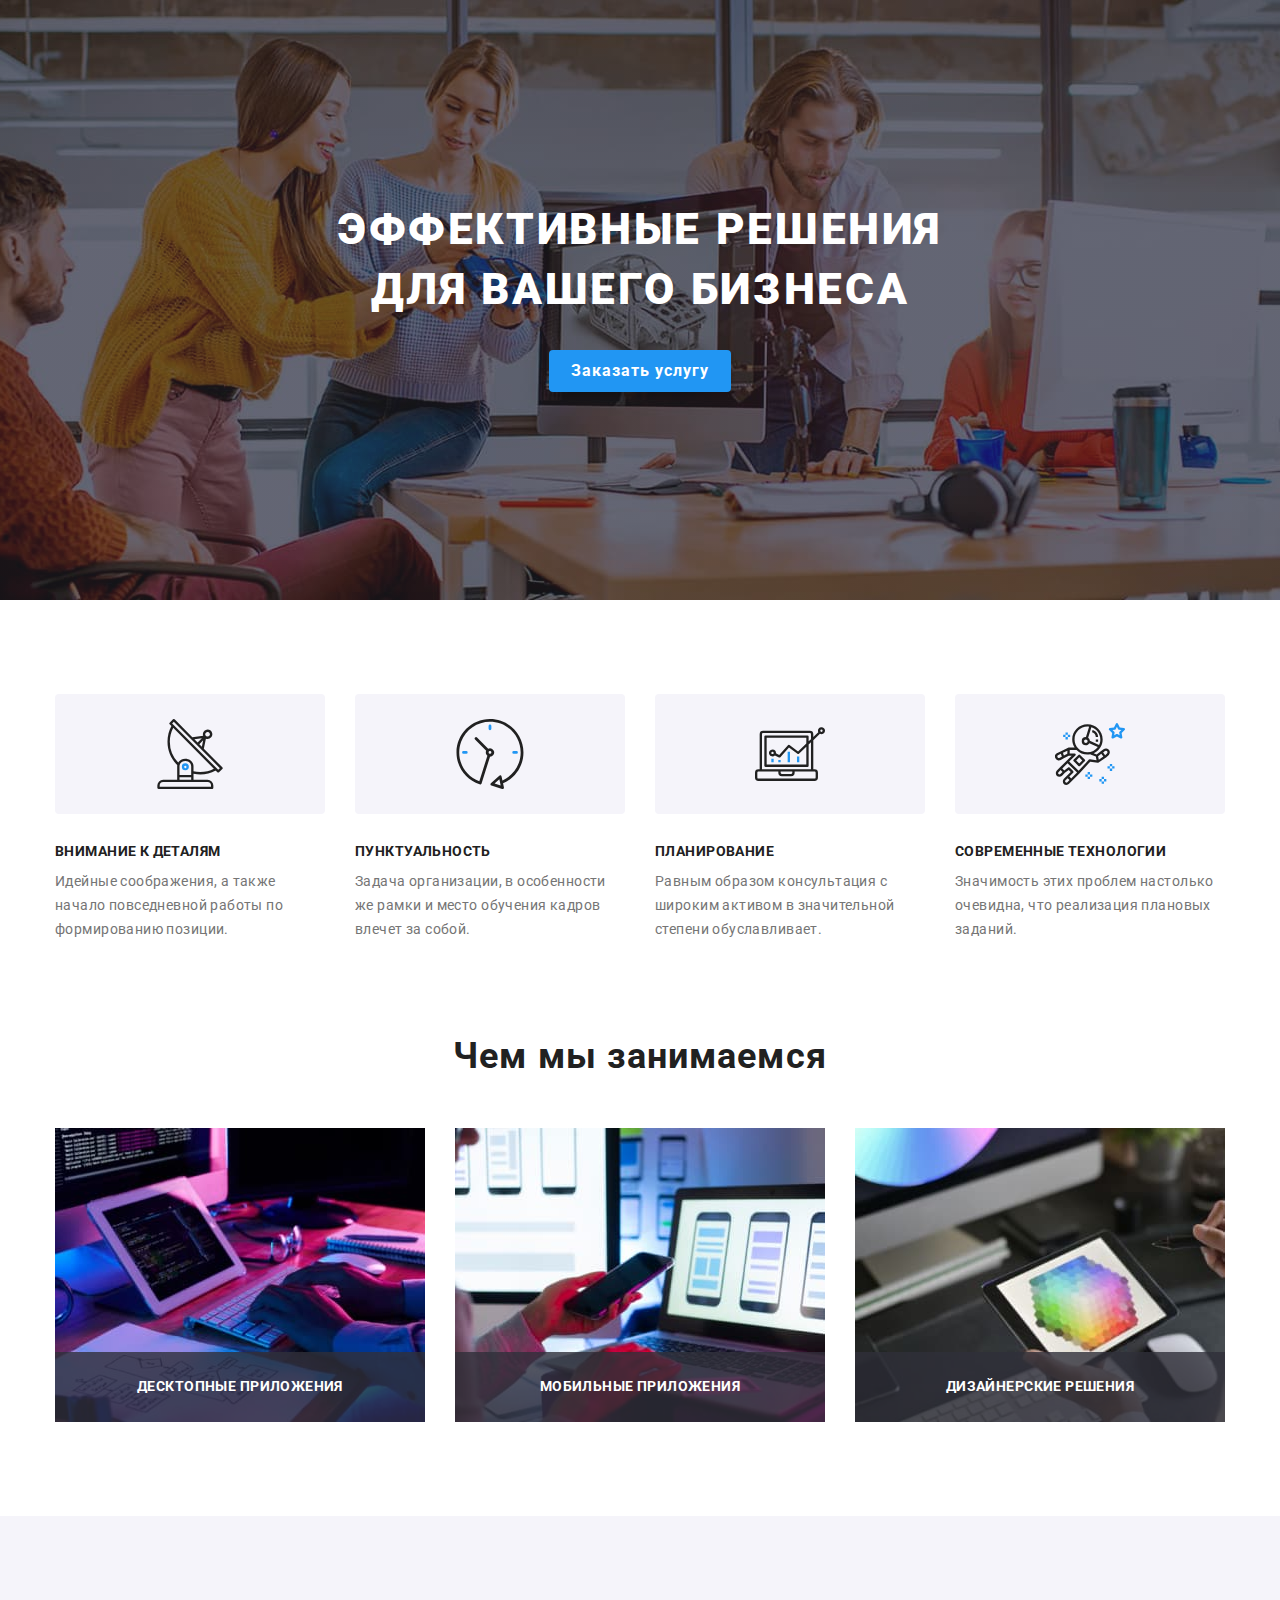
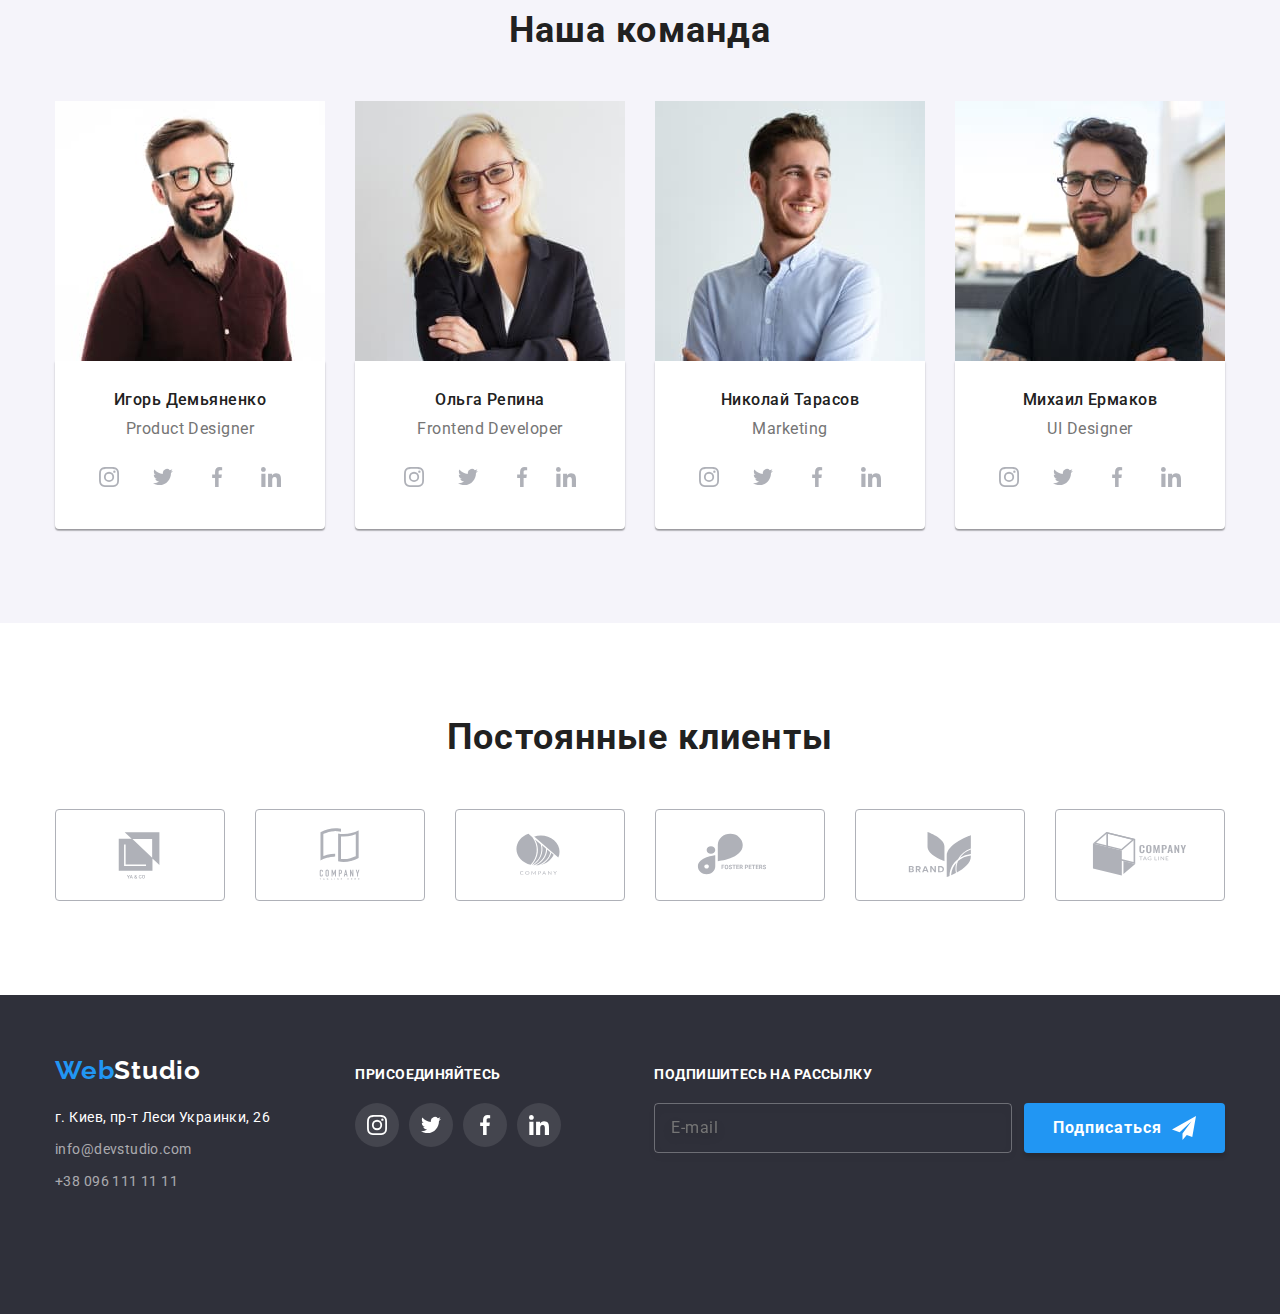
==== commit 36193c3c: "hero, footer адаптив" ====
--- a/index.html
+++ b/index.html
@@ -43,10 +43,10 @@
         </header> -->
 
         <main>
-            <!-- <section class="hero">
+            <section class="hero">
                 <h1 class="hero__title">Эффективные решения для вашего бизнеса</h1>
                 <button type="button" class="hero__btn" data-modal-open>Заказать услугу</button>
-            </section> -->
+            </section>
 
             <section class="section">
                 <div class="container">
@@ -326,7 +326,7 @@
 
         </main>
 
-        <!-- <footer class="footer">
+        <footer class="footer">
             <div class="container footer__container">
                 <div class="footer-contacts">
                     <a href="" lang="en" class="logo footer-contacts__logo">Web<span class="logo__white">Studio</span></a>
@@ -384,7 +384,7 @@
                     </form>
                 </div>
             </div>
-        </footer> -->
+        </footer>
         <!-- <div class="backdrop is-hidden" data-modal>
             <div class="modal">
                 <button type="button" class="modal__close-btn" data-modal-close>
--- a/css/main.min.css
+++ b/css/main.min.css
@@ -1 +1 @@
-:root{--first-title-color: #212121;--second-title-color: #ffffff;--first-text-color: #757575;--second-text-color: #ffffff;--accent-color: #2196f3;--first-bg-color: #ffffff;--second-bg-color: #2f303a;--accent-bg-color: #2196f3}a{text-decoration:none}p,h1,h2,h3,h4,h5,h6{margin:0}ul{margin:0;padding:0;list-style:none}img{display:block;min-width:100%}button{cursor:pointer}body{font-family:"Roboto",sans-serif;color:var(--first-text-color);background-color:var(--first-bg-color)}.container{width:100%;padding-left:15px;padding-right:15px;margin:0 auto}@media screen and (min-width: 480px){.container{width:480px}}@media screen and (min-width: 768px){.container{width:768px}}@media screen and (min-width: 1200px){.container{width:1200px}}.section{padding-top:60px;padding-bottom:60px}@media screen and (min-width: 1200px){.section{padding-top:94px;padding-bottom:94px}}.section--padding-top{padding-top:0}.section--background{background-color:#f5f4fa}.visually-hidden{position:absolute;white-space:nowrap;width:1px;height:1px;overflow:hidden;border:0;padding:0;clip:rect(0 0 0 0);-webkit-clip-path:inset(50%);clip-path:inset(50%);margin:-1px}.section__title{font-weight:700;font-size:36px;line-height:1.16;text-align:center;letter-spacing:.03em;color:var(--first-title-color)}.section__title--margin-bottom{margin-bottom:50px}.logo{font-family:Raleway;font-weight:700;font-size:26px;line-height:1.19;letter-spacing:.03em;color:var(--accent-color);display:block}.navigation__logo{padding-top:24px;padding-bottom:25px;margin-right:93px}.logo__black{color:#000}.logo__white{color:#fff}.social{display:flex;justify-content:center;align-items:center}.social__link{display:flex;justify-content:center;align-items:center;width:44px;height:44px;border-radius:50%;color:#afb1b8;transition:background-color 250ms cubic-bezier(0.4, 0, 0.2, 1)}.social__link:hover,.social__link:focus{background-color:var(--accent-bg-color);color:var(--second-text-color)}.social__link--secondary-color{background-color:rgba(255,255,255,.1);color:var(--second-text-color);transition:background-color 250ms cubic-bezier(0.4, 0, 0.2, 1)}.social__link:hover .social__link--secondary-color,.social__link:focus .social__link--secondary-color{background-color:var(--accent-bg-color)}.social__icon{fill:currentColor;transition:fill 250ms cubic-bezier(0.4, 0, 0.2, 1),color 250ms cubic-bezier(0.4, 0, 0.2, 1)}.social__item:not(:first-child){margin-left:10px}.application__text{font-weight:700;font-size:14px;line-height:1.14;letter-spacing:.03em;text-transform:uppercase;color:var(--second-text-color);margin-bottom:20px}.footer-form{display:flex;justify-content:center;align-items:center}.user-mail-footer{font-size:16px;line-height:1.25;display:flex;align-items:center;letter-spacing:.03em;color:rgba(255,255,255,.6);background-color:transparent;min-width:358px;height:50px;padding-left:16px;padding-right:16px;margin-right:12px;border:1px solid rgba(255,255,255,.3);filter:drop-shadow(0px 4px 4px rgba(0, 0, 0, 0.15));border-radius:4px;outline:none}.footer-form__btn{min-width:200px;height:50px;display:flex;justify-content:center;align-items:center;background:var(--accent-bg-color);box-shadow:0px 4px 4px rgba(0,0,0,.15);border-radius:4px;border:none;padding:10px 29px;font-weight:700;font-size:16px;line-height:1.87;letter-spacing:.06em;color:var(--second-text-color);transition:background-color 250ms cubic-bezier(0.4, 0, 0.2, 1)}.footer-form__btn:hover,.footer-form__btn:focus{background-color:#188ce8}.footer-form__icon{width:24px;height:24px;fill:var(--second-text-color);margin-left:10px}.backdrop{position:fixed;top:0;left:0;width:100%;height:100%;background-color:rgba(0,0,0,.2);opacity:1;transition:opacity 250ms cubic-bezier(0.4, 0, 0.2, 1)}.is-hidden{opacity:0;pointer-events:none;visibility:hidden}.backdrop.is-hidden .modal{transform:translate(-50%, -50%) scale(0.7)}.modal{position:absolute;width:528px;min-height:581px;top:50%;left:50%;transform:translate(-50%, -50%) scale(1);transition:transform 250ms cubic-bezier(0.4, 0, 0.2, 1);background-color:var(--first-bg-color);box-shadow:0px 1px 3px rgba(0,0,0,.12),0px 1px 1px rgba(0,0,0,.14),0px 2px 1px rgba(0,0,0,.2);border-radius:4px;visibility:visible;padding:40px}.modal__close-btn{display:flex;justify-content:center;align-items:center;width:30px;height:30px;border-radius:50%;background-color:var(--first-bg-color);border:1px solid rgba(0,0,0,.1);position:absolute;top:8px;right:8px;transition:fill 250ms cubic-bezier(0.4, 0, 0.2, 1)}.modal__close-btn:hover,.modal__close-btn:focus{fill:var(--accent-color)}.modal__title{font-weight:700;font-size:20px;line-height:1.15;text-align:center;letter-spacing:.03em;color:var(--first-title-color);margin-bottom:12px}.modal__field{margin-bottom:10px}.modal__label{font-weight:400;font-size:12px;line-height:1.16;letter-spacing:.01em;color:var(--first-text-color);display:block;margin-bottom:4px}.modal__input-wrap{position:relative}.modal__input{width:100%;height:40px;border:1px solid rgba(33,33,33,.2);outline:none;border-radius:4px;padding-left:42px;padding-right:42px;transition:border-color 250ms cubic-bezier(0.4, 0, 0.2, 1)}.modal__input:focus,.modal__input:hover{border-color:var(--accent-color);cursor:pointer}.modal__icon{position:absolute;left:12px;top:50%;transform:translateY(-50%);transition:fill 250ms cubic-bezier(0.4, 0, 0.2, 1)}.modal__input:focus+.modal__icon,.modal__input:hover+.modal__icon{fill:var(--accent-color)}.modal__user-comment{width:100%;height:120px;border:1px solid rgba(33,33,33,.2);border-radius:4px;padding:12px 16px;margin-bottom:20px;outline:none;resize:none;transition:border-color 250ms cubic-bezier(0.4, 0, 0.2, 1)}.modal__user-comment:focus,.modal__user-comment:hover{border-color:var(--accent-color);cursor:pointer}.modal__user-comment::-moz-placeholder{font-size:12px;line-height:1.16;letter-spacing:.01em;color:rgba(117,117,117,.5)}.modal__user-comment:-ms-input-placeholder{font-size:12px;line-height:1.16;letter-spacing:.01em;color:rgba(117,117,117,.5)}.modal__user-comment::placeholder{font-size:12px;line-height:1.16;letter-spacing:.01em;color:rgba(117,117,117,.5)}.modal__field-check{margin-bottom:30px}.modal__check-text{font-size:14px;line-height:1.71;letter-spacing:.03em;color:var(--first-text-color);display:flex;align-items:center;justify-content:center}.modal__check-text span{width:16px;height:15px;border:2px solid var(--first-title-color);border-radius:2px;margin-right:8px;display:flex;justify-content:center;align-items:center}.modal__check-icon{fill:transparent}.modal__check:checked+.modal__check-text>span{background-color:var(--accent-bg-color);border:none}.modal__check:checked+.modal__check-text svg{fill:var(--second-text-color)}.modal__link{-webkit-text-decoration-line:underline;text-decoration-line:underline;color:var(--accent-color);margin-left:5px}.modal__form-btn{display:flex;justify-content:center}.modal__sumbit-btn{font-weight:700;font-size:16px;line-height:1.87;display:flex;align-items:center;text-align:center;letter-spacing:.06em;color:#fff;background:var(--accent-bg-color);box-shadow:0px 4px 4px rgba(0,0,0,.15);border-radius:4px;padding:10px 55px;border:none;transition:background-color 250ms cubic-bezier(0.4, 0, 0.2, 1)}.modal__sumbit-btn:hover,.modal__sumbit-btn:focus{background-color:#188ce8}.header{border:1px solid #ececec;background-color:var(--first-bg-color);font-weight:500;font-size:14px;line-height:1.14;letter-spacing:.02em}.header__container{display:flex;align-items:center}.navigation{display:flex;align-items:center}.page-nav,.auth-nav{display:flex;justify-content:center;align-items:center;margin-left:auto}.page-nav__item{position:relative}.page-nav__item:not(:first-child){margin-left:50px}.page-nav__link{display:block;padding-top:32px;padding-bottom:32px;color:var(--first-title-color);transition:color 250ms cubic-bezier(0.4, 0, 0.2, 1)}.page-nav__link:hover,.page-nav__link:focus{color:var(--accent-color)}.page-nav__link--current{color:var(--accent-color)}.page-nav__link--current::after{content:"";width:100%;height:4px;display:block;background:var(--accent-bg-color);border-radius:2px;position:absolute;bottom:-1px}.auth-nav__item:not(:first-child){margin-left:50px}.auth-nav__link{color:var(--first-text-color);display:flex;justify-content:center;align-items:center;padding-top:32px;padding-bottom:32px;transition:color 250ms cubic-bezier(0.4, 0, 0.2, 1)}.auth-nav__link:hover,.auth-nav__link:focus{color:var(--accent-color)}.auth-nav__icon{fill:currentColor;margin-right:10px}.hero{max-width:1600px;height:600px;margin-top:0;margin-right:auto;margin-left:auto;margin-bottom:0;background-image:linear-gradient(rgba(47, 48, 58, 0.4), rgba(47, 48, 58, 0.4)),url(../images/hero-img.jpg);background-repeat:no-repeat;background-position:center;background-size:cover;text-align:center;padding-top:200px;padding-bottom:200px}.hero__title{width:696px;margin-left:auto;margin-right:auto;margin-bottom:30px;font-weight:900;font-size:44px;line-height:1.36;text-align:center;letter-spacing:.06em;text-transform:uppercase;color:var(--second-title-color)}.hero__btn{padding:6px 22px;border:transparent;box-sizing:border-box;box-shadow:0px 4px 4px rgba(0,0,0,.15);border-radius:4px;font-weight:700;font-size:16px;line-height:1.87;align-items:center;text-align:center;letter-spacing:.06em;color:var(--second-text-color);background-color:var(--accent-bg-color);transition:background-color 250ms cubic-bezier(0.4, 0, 0.2, 1)}.hero__btn:hover,.hero__btn:focus{background-color:#188ce8}@media screen and (min-width: 768px){.features{display:flex;flex-wrap:wrap;margin-left:-30px;margin-bottom:-30px}}.features__item{width:450px}.features__item:not(:last-child){margin-bottom:30px}@media screen and (min-width: 768px){.features__item{width:calc(50% - 30px);margin-left:30px}}@media screen and (min-width: 1200px){.features__item{width:270px;display:block}.features__item:not(:first-child){margin-left:30px}}.features__box{display:flex;justify-content:center;align-items:center;margin-bottom:30px;height:120px;background-color:#f5f4fa;border-radius:4px;color:currentColor}.features__title{margin-bottom:10px;font-weight:700;font-size:14px;line-height:1.14;letter-spacing:.03em;text-transform:uppercase;color:var(--first-title-color)}.features__text{font-size:14px;line-height:1.71;letter-spacing:.03em;color:var(--first-text-color)}@media screen and (max-width: 1200px){.services{display:none}}.services__list{display:flex;flex-wrap:wrap;margin-left:-30px;margin-bottom:-30px}.services__item{width:calc(33.3333333333% - 30px);height:auto;margin-left:30px;margin-bottom:30px}.services__img{position:relative}.services__title{font-weight:700;font-size:14px;line-height:1.14;text-align:center;letter-spacing:.03em;text-transform:uppercase;color:var(--second-title-color);background:rgba(47,48,58,.8);height:70px;width:100%;display:flex;justify-content:center;align-items:center;position:absolute;bottom:0;left:0}@media screen and (min-width: 768px){.team{display:flex;flex-wrap:wrap;margin-left:-30px;margin-bottom:-30px}}.team__item{width:450px}.team__item:not(:last-child){margin-bottom:30px}@media screen and (min-width: 768px){.team__item{width:calc(50% - 30px);margin-left:30px;margin-bottom:30px}}@media screen and (min-width: 1200px){.team__item{width:calc(25% - 30px)}}.team__title{margin-bottom:10px;font-weight:500;font-size:16px;line-height:1.18;text-align:center;letter-spacing:.03em;color:var(--first-title-color)}.team__member{padding-top:30px;padding-bottom:30px;background-color:var(--first-bg-color);box-shadow:0px 1px 3px rgba(0,0,0,.12),0px 1px 1px rgba(0,0,0,.14),0px 2px 1px rgba(0,0,0,.2);border-radius:0px 0px 4px 4px}.team__text{font-size:16px;line-height:1.18;text-align:center;letter-spacing:.03em;color:var(--first-text-color);margin-bottom:16px}.clients{display:flex;flex-wrap:wrap;margin-left:-30px;margin-bottom:-30px}.clients__item{width:calc(50% - 30px);margin-left:30px;margin-bottom:30px}@media screen and (min-width: 768px){.clients__item{width:calc(33.3333333333% - 30px)}}@media screen and (min-width: 1200px){.clients__item{width:calc(16.6666666667% - 30px)}}.clients__link{display:flex;justify-content:center;align-items:center;background-color:#fff;border:1px solid #afb1b8;border-radius:4px;color:#afb1b8;min-width:210px;height:92px;transition:border 250ms cubic-bezier(0.4, 0, 0.2, 1)}@media screen and (min-width: 768px){.clients__link{min-width:226px}}@media screen and (min-width: 1200px){.clients__link{min-width:170px}}.clients__link:focus,.clients__link:hover{color:var(--accent-color);border:1px solid var(--accent-color)}.clients__icon{fill:currentColor;transition:color 250ms cubic-bezier(0.4, 0, 0.2, 1)}.menu{display:flex;flex-wrap:wrap;justify-content:flex-start;align-content:flex-start}@media screen and (max-width: 768px){.menu{margin-right:-8px;margin-bottom:-15px}}@media screen and (min-width: 768px){.menu{justify-content:center;margin-bottom:30px}}@media screen and (min-width: 1200px){.menu{justify-content:center;margin-bottom:50px}}.menu__item:not(:last-child){margin-right:8px}@media screen and (max-width: 768px){.menu__item{margin-bottom:15px}}.menu__btn{padding:6px 22px;border-color:transparent;border-radius:4px;font-weight:500;font-size:16px;line-height:1.62;text-align:center;letter-spacing:.03em;color:var(--first-title-color);transition:color 250ms cubic-bezier(0.4, 0, 0.2, 1),background-color 250ms cubic-bezier(0.4, 0, 0.2, 1),box-shadow 250ms cubic-bezier(0.4, 0, 0.2, 1)}.menu__btn:hover,.menu__btn:focus{color:var(--second-text-color);background-color:var(--accent-bg-color);box-shadow:0px 3px 1px rgba(0,0,0,.1),0px 1px 2px rgba(0,0,0,.08),0px 2px 2px rgba(0,0,0,.12)}@media screen and (min-width: 768px){.project{display:flex;flex-wrap:wrap;margin-left:-30px;margin-bottom:-30px}}@media screen and (max-width: 768px){.project{margin-top:40px}}.project__item{width:450px}.project__item:not(:last-child){margin-bottom:30px}@media screen and (min-width: 768px){.project__item{width:calc(50% - 30px);margin-left:30px;margin-bottom:30px}}@media screen and (min-width: 1200px){.project__item{width:calc(33.3333333333% - 30px)}}.project__link{display:block;transition:box-shadow 250ms cubic-bezier(0.4, 0, 0.2, 1)}.project__link:focus,.project__link:hover{box-shadow:0px 1px 1px rgba(0,0,0,.12),0px 4px 4px rgba(0,0,0,.06),1px 4px 6px rgba(0,0,0,.16)}.project__box{position:relative;overflow:hidden}.project__box::before{content:"";background:rgba(33,150,243,.9);position:absolute;bottom:0;left:0;width:100%;height:100%;transform:translateY(101%);transition:transform 250ms cubic-bezier(0.4, 0, 0.2, 1)}.project__link:hover .project__box::before,.project__link:focus .project__box::before{transform:translateY(0)}.project__description{font-size:18px;line-height:1.55;letter-spacing:.03em;color:var(--second-text-color);display:flex;justify-content:center;align-items:center;position:absolute;bottom:0;left:0;width:100%;height:100%;padding:63px 24px;transform:translateY(101%);transition:transform 250ms cubic-bezier(0.4, 0, 0.2, 1)}.project__link:hover .project__description,.project__link:focus .project__description{transform:translateY(0)}.project__name{padding:20px 24px;border-left:1px solid #eee;border-right:1px solid #eee;border-bottom:1px solid #eee}.project__title{margin-bottom:4px;font-weight:700;font-size:18px;line-height:2;letter-spacing:.06em;text-transform:capitalize;color:var(--first-title-color)}.project__text{font-size:16px;line-height:1.87;letter-spacing:.03em;color:var(--first-text-color)}.footer{padding-top:60px;padding-bottom:60px;background-color:var(--second-bg-color)}.footer__container{display:flex;align-items:baseline}.footer-contacts{flex-grow:1}.footer-contacts__logo{margin-bottom:20px}.contacts__item:not(:first-child){margin-top:9px}.contacts__link{font-style:normal;font-size:14px;line-height:1.71;letter-spacing:.03em;color:rgba(255,255,255,.6)}.contacts__link--white{color:var(--second-text-color)}.footer-social{margin-left:70px;margin-right:93px}.footer-social__text{font-weight:700;font-size:14px;line-height:1.14;letter-spacing:.03em;text-transform:uppercase;color:var(--second-text-color);margin-bottom:20px}/*# sourceMappingURL=main.min.css.map */+:root{--first-title-color: #212121;--second-title-color: #ffffff;--first-text-color: #757575;--second-text-color: #ffffff;--accent-color: #2196f3;--first-bg-color: #ffffff;--second-bg-color: #2f303a;--accent-bg-color: #2196f3}a{text-decoration:none}p,h1,h2,h3,h4,h5,h6{margin:0}ul{margin:0;padding:0;list-style:none}img{display:block;min-width:100%}button{cursor:pointer}body{font-family:"Roboto",sans-serif;color:var(--first-text-color);background-color:var(--first-bg-color)}.container{width:100%;padding-left:15px;padding-right:15px;margin:0 auto}@media screen and (min-width: 480px){.container{width:480px}}@media screen and (min-width: 768px){.container{width:768px}}@media screen and (min-width: 1200px){.container{width:1200px}}.section{padding-top:60px;padding-bottom:60px}@media screen and (min-width: 1200px){.section{padding-top:94px;padding-bottom:94px}}.section--padding-top{padding-top:0}.section--background{background-color:#f5f4fa}.visually-hidden{position:absolute;white-space:nowrap;width:1px;height:1px;overflow:hidden;border:0;padding:0;clip:rect(0 0 0 0);clip-path:inset(50%);margin:-1px}.section__title{font-weight:700;font-size:36px;line-height:1.16;text-align:center;letter-spacing:.03em;color:var(--first-title-color)}.section__title--margin-bottom{margin-bottom:50px}.logo{font-family:Raleway;font-weight:700;font-size:26px;line-height:1.19;letter-spacing:.03em;color:var(--accent-color);display:block}.navigation__logo{padding-top:24px;padding-bottom:25px;margin-right:93px}.logo__black{color:#000}.logo__white{color:#fff}.social{display:flex;justify-content:center;align-items:center}.social__link{display:flex;justify-content:center;align-items:center;width:44px;height:44px;border-radius:50%;color:#afb1b8;transition:background-color 250ms cubic-bezier(0.4, 0, 0.2, 1)}.social__link:hover,.social__link:focus{background-color:var(--accent-bg-color);color:var(--second-text-color)}.social__link--secondary-color{background-color:rgba(255,255,255,.1);color:var(--second-text-color);transition:background-color 250ms cubic-bezier(0.4, 0, 0.2, 1)}.social__link:hover .social__link--secondary-color,.social__link:focus .social__link--secondary-color{background-color:var(--accent-bg-color)}.social__icon{fill:currentColor;transition:fill 250ms cubic-bezier(0.4, 0, 0.2, 1),color 250ms cubic-bezier(0.4, 0, 0.2, 1)}.social__item:not(:first-child){margin-left:10px}.application__text{font-weight:700;font-size:14px;line-height:1.14;letter-spacing:.03em;text-transform:uppercase;color:var(--second-text-color);margin-bottom:20px}.footer-form{display:flex;justify-content:space-around;align-items:baseline;flex-wrap:wrap}.user-mail-footer{font-size:16px;line-height:1.25;display:flex;justify-content:center;align-items:center;letter-spacing:.03em;color:rgba(255,255,255,.6);background-color:transparent;width:450px;height:50px;padding-left:16px;padding-right:16px;border:1px solid rgba(255,255,255,.3);filter:drop-shadow(0px 4px 4px rgba(0, 0, 0, 0.15));border-radius:4px;outline:none}@media screen and (max-width: 1199px){.user-mail-footer{margin-bottom:20px}}@media screen and (min-width: 1200px){.user-mail-footer{max-width:358px;margin-right:12px}}.footer-form__btn{min-width:200px;height:50px;display:flex;justify-content:center;align-items:center;background:var(--accent-bg-color);box-shadow:0px 4px 4px rgba(0,0,0,.15);border-radius:4px;border:none;padding:10px 29px;font-weight:700;font-size:16px;line-height:1.87;letter-spacing:.06em;color:var(--second-text-color);transition:background-color 250ms cubic-bezier(0.4, 0, 0.2, 1)}.footer-form__btn:hover,.footer-form__btn:focus{background-color:#188ce8}.footer-form__icon{width:24px;height:24px;fill:var(--second-text-color);margin-left:10px}.backdrop{position:fixed;top:0;left:0;width:100%;height:100%;background-color:rgba(0,0,0,.2);opacity:1;transition:opacity 250ms cubic-bezier(0.4, 0, 0.2, 1)}.is-hidden{opacity:0;pointer-events:none;visibility:hidden}.backdrop.is-hidden .modal{transform:translate(-50%, -50%) scale(0.7)}.modal{position:absolute;width:528px;min-height:581px;top:50%;left:50%;transform:translate(-50%, -50%) scale(1);transition:transform 250ms cubic-bezier(0.4, 0, 0.2, 1);background-color:var(--first-bg-color);box-shadow:0px 1px 3px rgba(0,0,0,.12),0px 1px 1px rgba(0,0,0,.14),0px 2px 1px rgba(0,0,0,.2);border-radius:4px;visibility:visible;padding:40px}.modal__close-btn{display:flex;justify-content:center;align-items:center;width:30px;height:30px;border-radius:50%;background-color:var(--first-bg-color);border:1px solid rgba(0,0,0,.1);position:absolute;top:8px;right:8px;transition:fill 250ms cubic-bezier(0.4, 0, 0.2, 1)}.modal__close-btn:hover,.modal__close-btn:focus{fill:var(--accent-color)}.modal__title{font-weight:700;font-size:20px;line-height:1.15;text-align:center;letter-spacing:.03em;color:var(--first-title-color);margin-bottom:12px}.modal__field{margin-bottom:10px}.modal__label{font-weight:400;font-size:12px;line-height:1.16;letter-spacing:.01em;color:var(--first-text-color);display:block;margin-bottom:4px}.modal__input-wrap{position:relative}.modal__input{width:100%;height:40px;border:1px solid rgba(33,33,33,.2);outline:none;border-radius:4px;padding-left:42px;padding-right:42px;transition:border-color 250ms cubic-bezier(0.4, 0, 0.2, 1)}.modal__input:focus,.modal__input:hover{border-color:var(--accent-color);cursor:pointer}.modal__icon{position:absolute;left:12px;top:50%;transform:translateY(-50%);transition:fill 250ms cubic-bezier(0.4, 0, 0.2, 1)}.modal__input:focus+.modal__icon,.modal__input:hover+.modal__icon{fill:var(--accent-color)}.modal__user-comment{width:100%;height:120px;border:1px solid rgba(33,33,33,.2);border-radius:4px;padding:12px 16px;margin-bottom:20px;outline:none;resize:none;transition:border-color 250ms cubic-bezier(0.4, 0, 0.2, 1)}.modal__user-comment:focus,.modal__user-comment:hover{border-color:var(--accent-color);cursor:pointer}.modal__user-comment::placeholder{font-size:12px;line-height:1.16;letter-spacing:.01em;color:rgba(117,117,117,.5)}.modal__field-check{margin-bottom:30px}.modal__check-text{font-size:14px;line-height:1.71;letter-spacing:.03em;color:var(--first-text-color);display:flex;align-items:center;justify-content:center}.modal__check-text span{width:16px;height:15px;border:2px solid var(--first-title-color);border-radius:2px;margin-right:8px;display:flex;justify-content:center;align-items:center}.modal__check-icon{fill:transparent}.modal__check:checked+.modal__check-text>span{background-color:var(--accent-bg-color);border:none}.modal__check:checked+.modal__check-text svg{fill:var(--second-text-color)}.modal__link{text-decoration-line:underline;color:var(--accent-color);margin-left:5px}.modal__form-btn{display:flex;justify-content:center}.modal__sumbit-btn{font-weight:700;font-size:16px;line-height:1.87;display:flex;align-items:center;text-align:center;letter-spacing:.06em;color:#fff;background:var(--accent-bg-color);box-shadow:0px 4px 4px rgba(0,0,0,.15);border-radius:4px;padding:10px 55px;border:none;transition:background-color 250ms cubic-bezier(0.4, 0, 0.2, 1)}.modal__sumbit-btn:hover,.modal__sumbit-btn:focus{background-color:#188ce8}.header{border:1px solid #ececec;background-color:var(--first-bg-color);font-weight:500;font-size:14px;line-height:1.14;letter-spacing:.02em}.header__container{display:flex;align-items:center}.navigation{display:flex;align-items:center}.page-nav,.auth-nav{display:flex;justify-content:center;align-items:center;margin-left:auto}.page-nav__item{position:relative}.page-nav__item:not(:first-child){margin-left:50px}.page-nav__link{display:block;padding-top:32px;padding-bottom:32px;color:var(--first-title-color);transition:color 250ms cubic-bezier(0.4, 0, 0.2, 1)}.page-nav__link:hover,.page-nav__link:focus{color:var(--accent-color)}.page-nav__link--current{color:var(--accent-color)}.page-nav__link--current::after{content:"";width:100%;height:4px;display:block;background:var(--accent-bg-color);border-radius:2px;position:absolute;bottom:-1px}.auth-nav__item:not(:first-child){margin-left:50px}.auth-nav__link{color:var(--first-text-color);display:flex;justify-content:center;align-items:center;padding-top:32px;padding-bottom:32px;transition:color 250ms cubic-bezier(0.4, 0, 0.2, 1)}.auth-nav__link:hover,.auth-nav__link:focus{color:var(--accent-color)}.auth-nav__icon{fill:currentColor;margin-right:10px}.hero{min-width:480px;height:400px;margin-top:0;margin-right:auto;margin-left:auto;margin-bottom:0;background-image:linear-gradient(rgba(47, 48, 58, 0.4), rgba(47, 48, 58, 0.4)),url(../images/hero-img.jpg);background-repeat:no-repeat;background-position:center;background-size:cover;text-align:center;padding-top:118px;padding-bottom:118px}@media screen and (min-width: 768px){.hero{min-width:768px}}@media screen and (min-width: 1200px){.hero{max-width:1600px;height:600px;padding-top:200px;padding-bottom:200px}}.hero__title{width:360px;margin-left:auto;margin-right:auto;margin-bottom:30px;font-weight:900;font-size:26px;line-height:1.61;text-align:center;letter-spacing:.06em;text-transform:uppercase;color:var(--second-title-color)}@media screen and (min-width: 1200px){.hero__title{width:696px;font-size:44px;line-height:1.36}}.hero__btn{padding:6px 22px;border:transparent;box-sizing:border-box;box-shadow:0px 4px 4px rgba(0,0,0,.15);border-radius:4px;font-weight:700;font-size:16px;line-height:1.87;align-items:center;text-align:center;letter-spacing:.06em;color:var(--second-text-color);background-color:var(--accent-bg-color);transition:background-color 250ms cubic-bezier(0.4, 0, 0.2, 1)}.hero__btn:hover,.hero__btn:focus{background-color:#188ce8}@media screen and (min-width: 768px){.features{display:flex;flex-wrap:wrap;margin-left:-30px;margin-bottom:-30px}}.features__item{width:450px}.features__item:not(:last-child){margin-bottom:30px}@media screen and (min-width: 768px){.features__item{width:calc(50% - 30px);margin-left:30px}}@media screen and (min-width: 1200px){.features__item{width:270px;display:block}.features__item:not(:first-child){margin-left:30px}}.features__box{display:flex;justify-content:center;align-items:center;margin-bottom:30px;height:120px;background-color:#f5f4fa;border-radius:4px;color:currentColor}.features__title{margin-bottom:10px;font-weight:700;font-size:14px;line-height:1.14;letter-spacing:.03em;text-transform:uppercase;color:var(--first-title-color)}.features__text{font-size:14px;line-height:1.71;letter-spacing:.03em;color:var(--first-text-color)}@media screen and (max-width: 1200px){.services{display:none}}.services__list{display:flex;flex-wrap:wrap;margin-left:-30px;margin-bottom:-30px}.services__item{width:calc(33.3333333333% - 30px);height:auto;margin-left:30px;margin-bottom:30px}.services__img{position:relative}.services__title{font-weight:700;font-size:14px;line-height:1.14;text-align:center;letter-spacing:.03em;text-transform:uppercase;color:var(--second-title-color);background:rgba(47,48,58,.8);height:70px;width:100%;display:flex;justify-content:center;align-items:center;position:absolute;bottom:0;left:0}@media screen and (min-width: 768px){.team{display:flex;flex-wrap:wrap;margin-left:-30px;margin-bottom:-30px}}.team__item{width:450px}.team__item:not(:last-child){margin-bottom:30px}@media screen and (min-width: 768px){.team__item{width:calc(50% - 30px);margin-left:30px;margin-bottom:30px}}@media screen and (min-width: 1200px){.team__item{width:calc(25% - 30px)}}.team__title{margin-bottom:10px;font-weight:500;font-size:16px;line-height:1.18;text-align:center;letter-spacing:.03em;color:var(--first-title-color)}.team__member{padding-top:30px;padding-bottom:30px;background-color:var(--first-bg-color);box-shadow:0px 1px 3px rgba(0,0,0,.12),0px 1px 1px rgba(0,0,0,.14),0px 2px 1px rgba(0,0,0,.2);border-radius:0px 0px 4px 4px}.team__text{font-size:16px;line-height:1.18;text-align:center;letter-spacing:.03em;color:var(--first-text-color);margin-bottom:16px}.clients{display:flex;flex-wrap:wrap;margin-left:-30px;margin-bottom:-30px}.clients__item{width:calc(50% - 30px);margin-left:30px;margin-bottom:30px}@media screen and (min-width: 768px){.clients__item{width:calc(33.3333333333% - 30px)}}@media screen and (min-width: 1200px){.clients__item{width:calc(16.6666666667% - 30px)}}.clients__link{display:flex;justify-content:center;align-items:center;background-color:#fff;border:1px solid #afb1b8;border-radius:4px;color:#afb1b8;min-width:210px;height:92px;transition:border 250ms cubic-bezier(0.4, 0, 0.2, 1)}@media screen and (min-width: 768px){.clients__link{min-width:226px}}@media screen and (min-width: 1200px){.clients__link{min-width:170px}}.clients__link:focus,.clients__link:hover{color:var(--accent-color);border:1px solid var(--accent-color)}.clients__icon{fill:currentColor;transition:color 250ms cubic-bezier(0.4, 0, 0.2, 1)}.menu{display:flex;flex-wrap:wrap;justify-content:flex-start;align-content:flex-start}@media screen and (max-width: 768px){.menu{margin-right:-8px;margin-bottom:-15px}}@media screen and (min-width: 768px){.menu{justify-content:center;margin-bottom:30px}}@media screen and (min-width: 1200px){.menu{justify-content:center;margin-bottom:50px}}.menu__item:not(:last-child){margin-right:8px}@media screen and (max-width: 768px){.menu__item{margin-bottom:15px}}.menu__btn{padding:6px 22px;border-color:transparent;border-radius:4px;font-weight:500;font-size:16px;line-height:1.62;text-align:center;letter-spacing:.03em;color:var(--first-title-color);transition:color 250ms cubic-bezier(0.4, 0, 0.2, 1),background-color 250ms cubic-bezier(0.4, 0, 0.2, 1),box-shadow 250ms cubic-bezier(0.4, 0, 0.2, 1)}.menu__btn:hover,.menu__btn:focus{color:var(--second-text-color);background-color:var(--accent-bg-color);box-shadow:0px 3px 1px rgba(0,0,0,.1),0px 1px 2px rgba(0,0,0,.08),0px 2px 2px rgba(0,0,0,.12)}@media screen and (min-width: 768px){.project{display:flex;flex-wrap:wrap;margin-left:-30px;margin-bottom:-30px}}@media screen and (max-width: 768px){.project{margin-top:40px}}.project__item{width:450px}.project__item:not(:last-child){margin-bottom:30px}@media screen and (min-width: 768px){.project__item{width:calc(50% - 30px);margin-left:30px;margin-bottom:30px}}@media screen and (min-width: 1200px){.project__item{width:calc(33.3333333333% - 30px)}}.project__link{display:block;transition:box-shadow 250ms cubic-bezier(0.4, 0, 0.2, 1)}.project__link:focus,.project__link:hover{box-shadow:0px 1px 1px rgba(0,0,0,.12),0px 4px 4px rgba(0,0,0,.06),1px 4px 6px rgba(0,0,0,.16)}.project__box{position:relative;overflow:hidden}.project__box::before{content:"";background:rgba(33,150,243,.9);position:absolute;bottom:0;left:0;width:100%;height:100%;transform:translateY(101%);transition:transform 250ms cubic-bezier(0.4, 0, 0.2, 1)}.project__link:hover .project__box::before,.project__link:focus .project__box::before{transform:translateY(0)}.project__description{font-size:18px;line-height:1.55;letter-spacing:.03em;color:var(--second-text-color);display:flex;justify-content:center;align-items:center;position:absolute;bottom:0;left:0;width:100%;height:100%;padding:63px 24px;transform:translateY(101%);transition:transform 250ms cubic-bezier(0.4, 0, 0.2, 1)}.project__link:hover .project__description,.project__link:focus .project__description{transform:translateY(0)}.project__name{padding:20px 24px;border-left:1px solid #eee;border-right:1px solid #eee;border-bottom:1px solid #eee}.project__title{margin-bottom:4px;font-weight:700;font-size:18px;line-height:2;letter-spacing:.06em;text-transform:capitalize;color:var(--first-title-color)}.project__text{font-size:16px;line-height:1.87;letter-spacing:.03em;color:var(--first-text-color)}.footer{padding-top:60px;padding-bottom:60px;background-color:var(--second-bg-color)}@media screen and (max-width: 1199px){.footer__container{text-align:center}}@media screen and (min-width: 768px){.footer__container{display:flex;justify-content:center;align-items:baseline;flex-wrap:wrap}}.footer-contacts{margin-bottom:60px}@media screen and (min-width: 768px)and (max-width: 1199px){.footer-contacts{margin-right:165px}}@media screen and (min-width: 1200px){.footer-contacts{flex-grow:1}}.footer-contacts__logo{margin-bottom:20px}.contacts__item:not(:first-child){margin-top:8px}.contacts__link{font-style:normal;font-size:14px;line-height:1.71;letter-spacing:.03em;color:rgba(255,255,255,.6)}.contacts__link--white{color:var(--second-text-color)}.footer-social{margin-bottom:60px}@media screen and (min-width: 1200px){.footer-social{margin-left:70px;margin-right:93px}}.footer-social__text{font-weight:700;font-size:14px;line-height:1.14;letter-spacing:.03em;text-transform:uppercase;color:var(--second-text-color);margin-bottom:20px}/*# sourceMappingURL=main.min.css.map */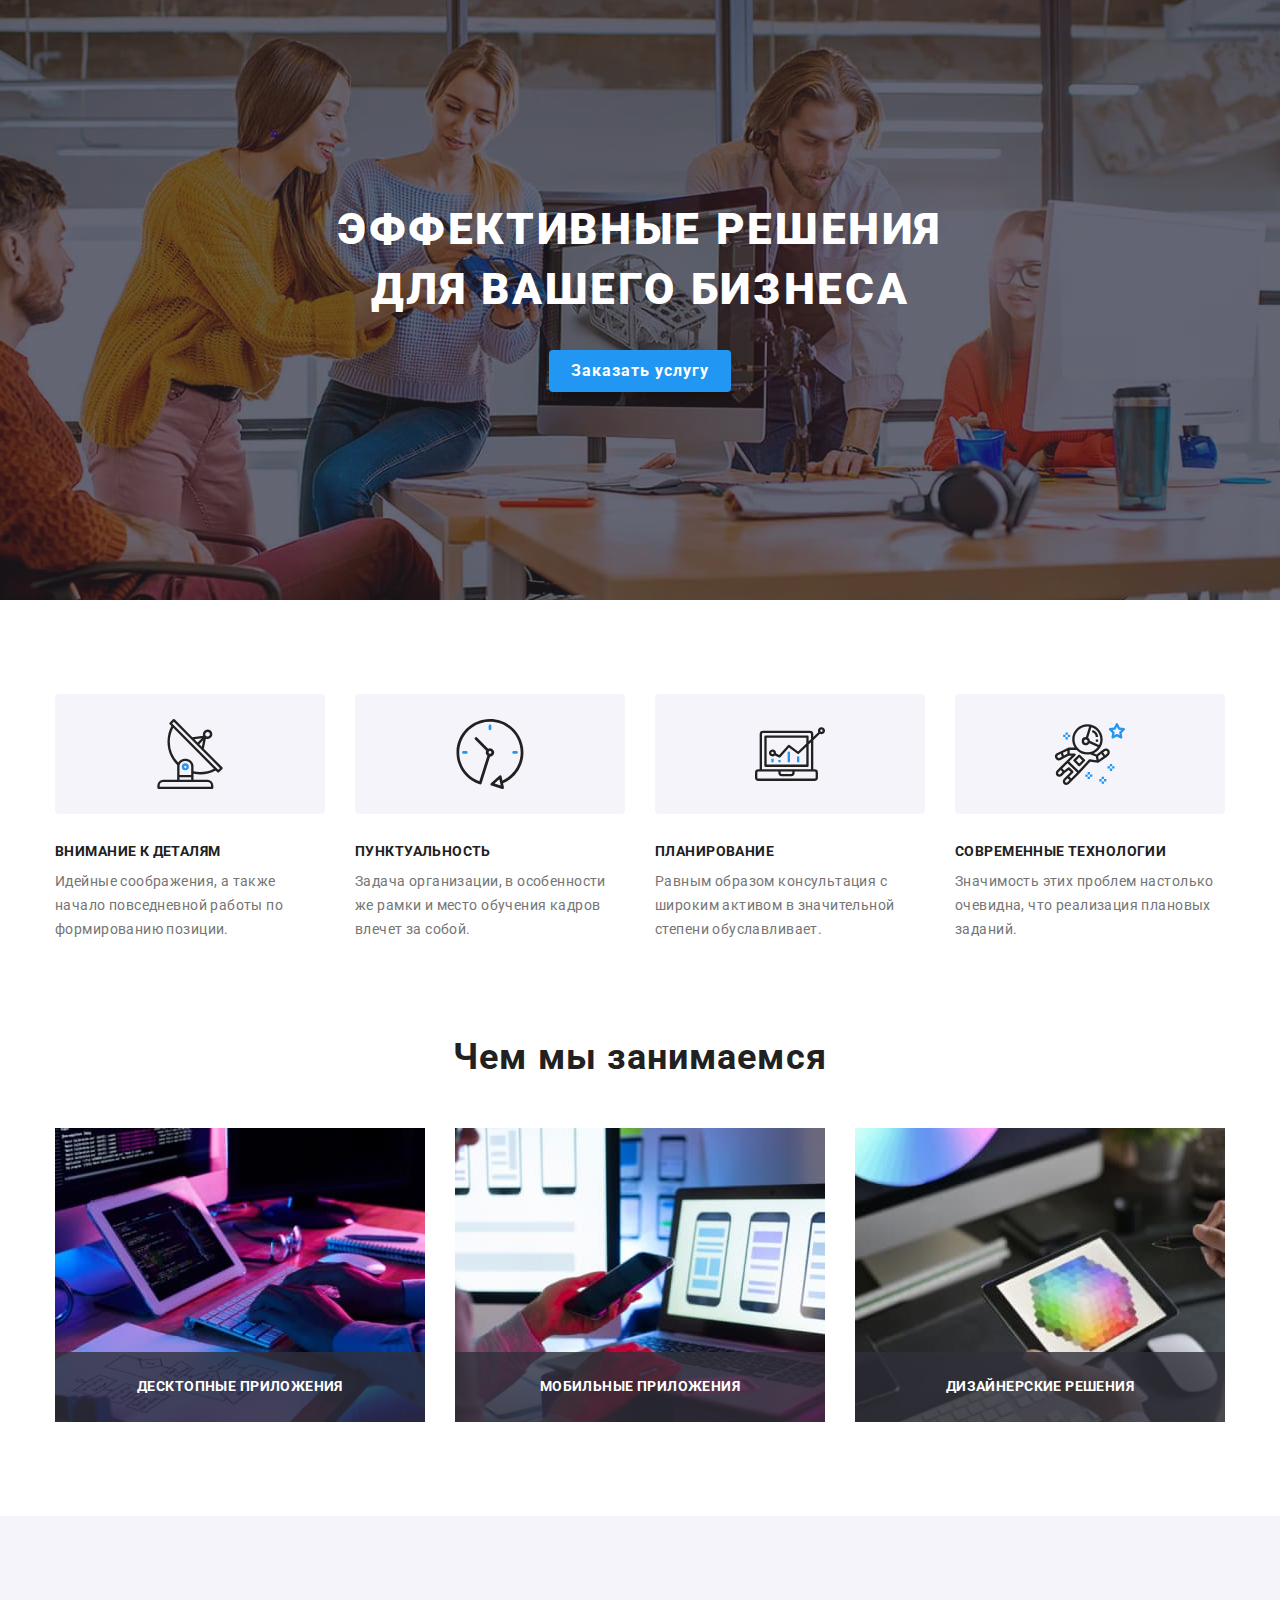
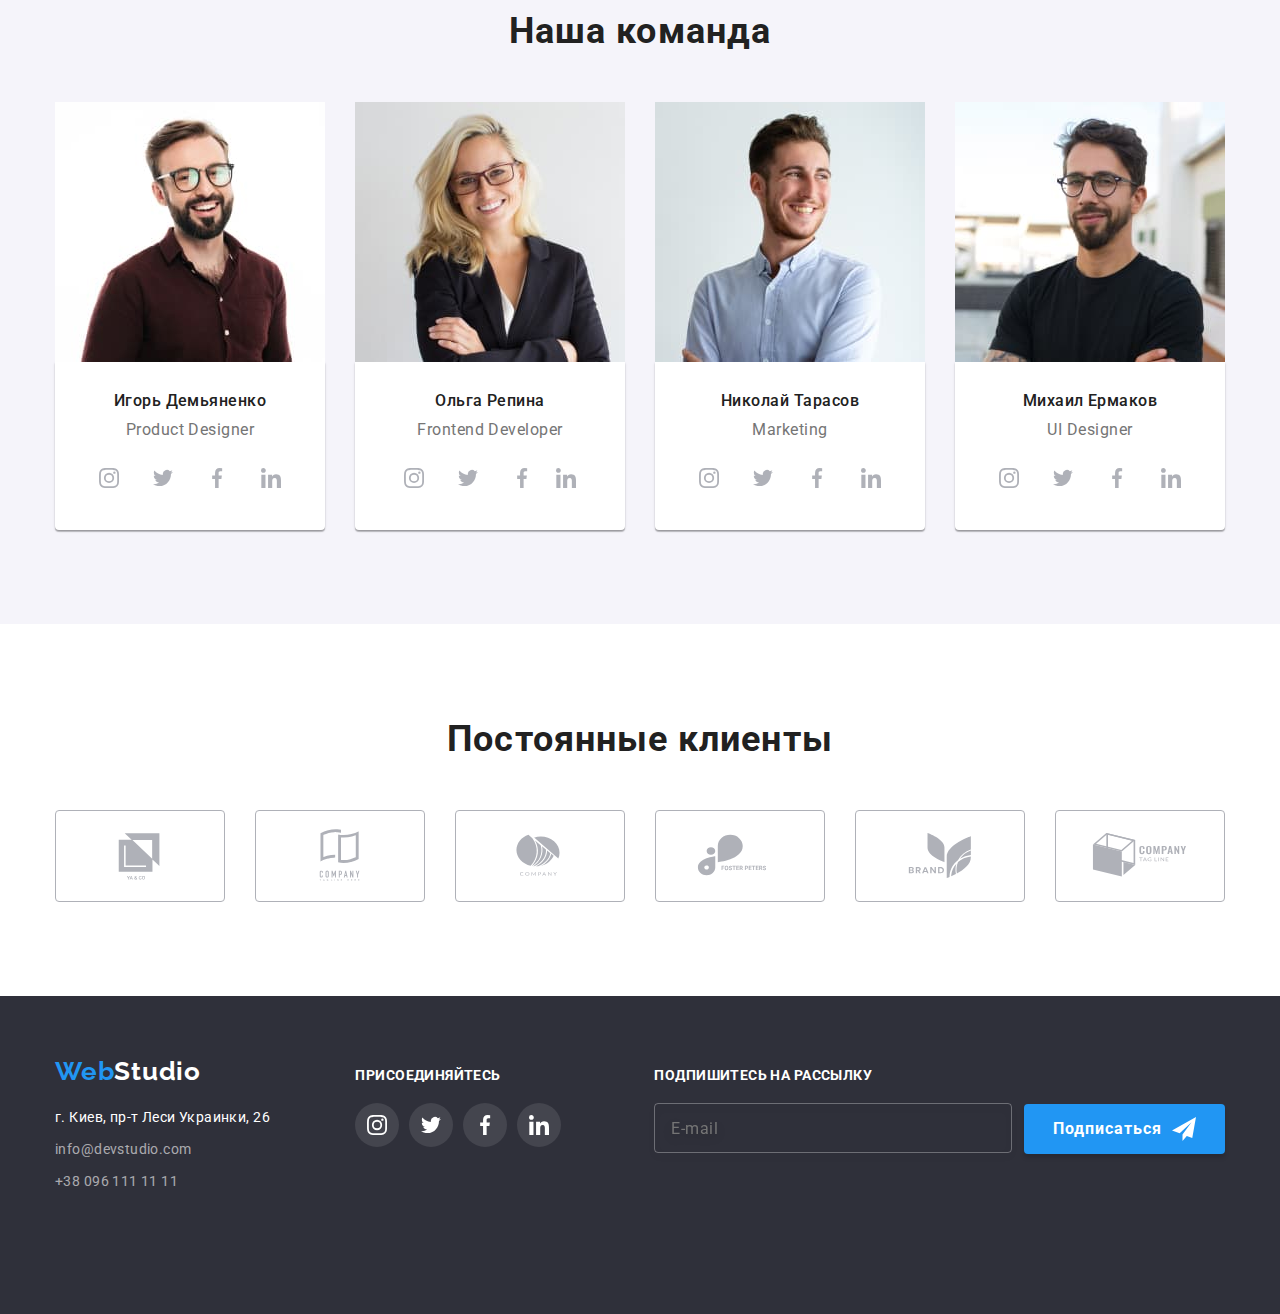
==== commit a2a33dd8: "Адаптив картинок hero, team" ====
--- a/index.html
+++ b/index.html
@@ -123,7 +123,24 @@
                     <h2 class="section__title section__title--margin-bottom">Наша команда</h2>
                     <ul class="team">
                         <li class="team__item">
-                            <img src="./images/our-team/img-team-1.jpg" alt="Дизайнер1" width="270" height="260">
+                            <picture>
+                                <source 
+                                    srcset="./images/our-team/img-team-1.jpg 1x, 
+                                    ./images/our-team/img-team-1-2x.jpg 2x"
+                                    media="(min-width: 1200px)"
+                                />
+                                <source 
+                                    srcset="./images/our-team/img-team-tab-1.jpg 1x, 
+                                    ./images/our-team/img-team-tab-1-2x.jpg 2x"
+                                    media="(min-width: 768px)"
+                                />
+                                <source 
+                                    srcset="./images/our-team/img-team-mob-1.jpg 1x, 
+                                    ./images/our-team/img-team-mob-1-2x.jpg 2x" 
+                                    media="(min-width: 480px)"
+                                />
+                                <img src="./images/our-team/img-team-1.jpg" alt="Дизайнер1">
+                            </picture>
                             <div class="team__member">
                                 <h3 class="team__title">Игорь Демьяненко</h3>
                                 <p lang="en" class="team__text">Product Designer</p>
@@ -160,7 +177,24 @@
                             </div>
                         </li>
                         <li class="team__item">
-                            <img src="./images/our-team/img-team-2.jpg" alt="Фронтент-разработчик" width="270" height="260">
+                            <picture>
+                                <source 
+                                    srcset="./images/our-team/img-team-2.jpg 1x, 
+                                    ./images/our-team/img-team-2-2x.jpg 2x" 
+                                    media="(min-width: 1200px)"
+                                />
+                                <source 
+                                    srcset="./images/our-team/img-team-tab-2.jpg 1x, 
+                                    ./images/our-team/img-team-tab-2-2x.jpg 2x" 
+                                    media="(min-width: 768px)"
+                                />
+                                <source 
+                                    srcset="./images/our-team/img-team-mob-2.jpg 1x, 
+                                    ./images/our-team/img-team-mob-2-2x.jpg 2x" 
+                                    media="(min-width: 480px)"
+                                />
+                                <img src="./images/our-team/img-team-2.jpg" alt="Фронтент-разработчик">
+                            </picture>
                             <div class="team__member">
                                 <h3 class="team__title">Ольга Репина</h3>
                                 <p lang="en" class="team__text">Frontend Developer</p>
@@ -197,7 +231,24 @@
                             </div>
                         </li>
                         <li class="team__item">
-                            <img src="./images/our-team/img-team-3.jpg" alt="Маркетолог" width="270" height="260">
+                            <picture>
+                                <source 
+                                    srcset="./images/our-team/img-team-3.jpg 1x, 
+                                    ./images/our-team/img-team-3-2x.jpg 2x" 
+                                    media="(min-width: 1200px)"
+                                />
+                                <source 
+                                    srcset="./images/our-team/img-team-tab-3.jpg 1x, 
+                                    ./images/our-team/img-team-tab-3-2x.jpg 2x" 
+                                    media="(min-width: 768px)"
+                                    />
+                                <source 
+                                    srcset="./images/our-team/img-team-mob-3.jpg 1x, 
+                                    ./images/our-team/img-team-mob-3-2x.jpg 2x" 
+                                    media="(min-width: 480px)"
+                                    />
+                                <img src="./images/our-team/img-team-3.jpg" alt="Маркетолог">
+                            </picture>
                             <div class="team__member">
                                 <h3 class="team__title">Николай Тарасов</h3>
                                 <p lang="en" class="team__text">Marketing</p>
@@ -234,7 +285,24 @@
                             </div>
                         </li>
                         <li class="team__item">
-                            <img src="./images/our-team/img-team-4.jpg" alt="Дизайнер2" width="270" height="260">
+                            <picture>
+                                <source 
+                                    srcset="./images/our-team/img-team-4.jpg 1x, 
+                                    ./images/our-team/img-team-4-2x.jpg 2x" 
+                                    media="(min-width: 1200px)"
+                                />
+                                <source 
+                                    srcset="./images/our-team/img-team-tab-4.jpg 1x, 
+                                    ./images/our-team/img-team-tab-4-2x.jpg 2x" 
+                                    media="(min-width: 768px)"
+                                />
+                                <source 
+                                    srcset="./images/our-team/img-team-mob-4.jpg 1x, 
+                                    ./images/our-team/img-team-mob-4-2x.jpg 2x" 
+                                    media="(min-width: 480px)"
+                                />
+                                <img src="./images/our-team/img-team-4.jpg" alt="Дизайнер2">
+                            </picture>
                             <div class="team__member">
                                 <h3 class="team__title">Михаил Ермаков</h3>
                                 <p lang="en" class="team__text">UI Designer</p>
@@ -385,7 +453,7 @@
                 </div>
             </div>
         </footer>
-        <!-- <div class="backdrop is-hidden" data-modal>
+        <div class="backdrop is-hidden" data-modal>
             <div class="modal">
                 <button type="button" class="modal__close-btn" data-modal-close>
                     <svg class="close-btn__icon" width="18" height="18">
@@ -437,7 +505,7 @@
                     <div class="modal__form-btn"><button type="submit" class="modal__sumbit-btn">Отправить</button></div>
                 </form>
             </div>
-        </div> -->
+        </div>
 
         <script src="./js/modal.js"></script>
     </body>
--- a/css/main.min.css
+++ b/css/main.min.css
@@ -1 +1 @@
-:root{--first-title-color: #212121;--second-title-color: #ffffff;--first-text-color: #757575;--second-text-color: #ffffff;--accent-color: #2196f3;--first-bg-color: #ffffff;--second-bg-color: #2f303a;--accent-bg-color: #2196f3}a{text-decoration:none}p,h1,h2,h3,h4,h5,h6{margin:0}ul{margin:0;padding:0;list-style:none}img{display:block;min-width:100%}button{cursor:pointer}body{font-family:"Roboto",sans-serif;color:var(--first-text-color);background-color:var(--first-bg-color)}.container{width:100%;padding-left:15px;padding-right:15px;margin:0 auto}@media screen and (min-width: 480px){.container{width:480px}}@media screen and (min-width: 768px){.container{width:768px}}@media screen and (min-width: 1200px){.container{width:1200px}}.section{padding-top:60px;padding-bottom:60px}@media screen and (min-width: 1200px){.section{padding-top:94px;padding-bottom:94px}}.section--padding-top{padding-top:0}.section--background{background-color:#f5f4fa}.visually-hidden{position:absolute;white-space:nowrap;width:1px;height:1px;overflow:hidden;border:0;padding:0;clip:rect(0 0 0 0);clip-path:inset(50%);margin:-1px}.section__title{font-weight:700;font-size:36px;line-height:1.16;text-align:center;letter-spacing:.03em;color:var(--first-title-color)}.section__title--margin-bottom{margin-bottom:50px}.logo{font-family:Raleway;font-weight:700;font-size:26px;line-height:1.19;letter-spacing:.03em;color:var(--accent-color);display:block}.navigation__logo{padding-top:24px;padding-bottom:25px;margin-right:93px}.logo__black{color:#000}.logo__white{color:#fff}.social{display:flex;justify-content:center;align-items:center}.social__link{display:flex;justify-content:center;align-items:center;width:44px;height:44px;border-radius:50%;color:#afb1b8;transition:background-color 250ms cubic-bezier(0.4, 0, 0.2, 1)}.social__link:hover,.social__link:focus{background-color:var(--accent-bg-color);color:var(--second-text-color)}.social__link--secondary-color{background-color:rgba(255,255,255,.1);color:var(--second-text-color);transition:background-color 250ms cubic-bezier(0.4, 0, 0.2, 1)}.social__link:hover .social__link--secondary-color,.social__link:focus .social__link--secondary-color{background-color:var(--accent-bg-color)}.social__icon{fill:currentColor;transition:fill 250ms cubic-bezier(0.4, 0, 0.2, 1),color 250ms cubic-bezier(0.4, 0, 0.2, 1)}.social__item:not(:first-child){margin-left:10px}.application__text{font-weight:700;font-size:14px;line-height:1.14;letter-spacing:.03em;text-transform:uppercase;color:var(--second-text-color);margin-bottom:20px}.footer-form{display:flex;justify-content:space-around;align-items:baseline;flex-wrap:wrap}.user-mail-footer{font-size:16px;line-height:1.25;display:flex;justify-content:center;align-items:center;letter-spacing:.03em;color:rgba(255,255,255,.6);background-color:transparent;width:450px;height:50px;padding-left:16px;padding-right:16px;border:1px solid rgba(255,255,255,.3);filter:drop-shadow(0px 4px 4px rgba(0, 0, 0, 0.15));border-radius:4px;outline:none}@media screen and (max-width: 1199px){.user-mail-footer{margin-bottom:20px}}@media screen and (min-width: 1200px){.user-mail-footer{max-width:358px;margin-right:12px}}.footer-form__btn{min-width:200px;height:50px;display:flex;justify-content:center;align-items:center;background:var(--accent-bg-color);box-shadow:0px 4px 4px rgba(0,0,0,.15);border-radius:4px;border:none;padding:10px 29px;font-weight:700;font-size:16px;line-height:1.87;letter-spacing:.06em;color:var(--second-text-color);transition:background-color 250ms cubic-bezier(0.4, 0, 0.2, 1)}.footer-form__btn:hover,.footer-form__btn:focus{background-color:#188ce8}.footer-form__icon{width:24px;height:24px;fill:var(--second-text-color);margin-left:10px}.backdrop{position:fixed;top:0;left:0;width:100%;height:100%;background-color:rgba(0,0,0,.2);opacity:1;transition:opacity 250ms cubic-bezier(0.4, 0, 0.2, 1)}.is-hidden{opacity:0;pointer-events:none;visibility:hidden}.backdrop.is-hidden .modal{transform:translate(-50%, -50%) scale(0.7)}.modal{position:absolute;width:528px;min-height:581px;top:50%;left:50%;transform:translate(-50%, -50%) scale(1);transition:transform 250ms cubic-bezier(0.4, 0, 0.2, 1);background-color:var(--first-bg-color);box-shadow:0px 1px 3px rgba(0,0,0,.12),0px 1px 1px rgba(0,0,0,.14),0px 2px 1px rgba(0,0,0,.2);border-radius:4px;visibility:visible;padding:40px}.modal__close-btn{display:flex;justify-content:center;align-items:center;width:30px;height:30px;border-radius:50%;background-color:var(--first-bg-color);border:1px solid rgba(0,0,0,.1);position:absolute;top:8px;right:8px;transition:fill 250ms cubic-bezier(0.4, 0, 0.2, 1)}.modal__close-btn:hover,.modal__close-btn:focus{fill:var(--accent-color)}.modal__title{font-weight:700;font-size:20px;line-height:1.15;text-align:center;letter-spacing:.03em;color:var(--first-title-color);margin-bottom:12px}.modal__field{margin-bottom:10px}.modal__label{font-weight:400;font-size:12px;line-height:1.16;letter-spacing:.01em;color:var(--first-text-color);display:block;margin-bottom:4px}.modal__input-wrap{position:relative}.modal__input{width:100%;height:40px;border:1px solid rgba(33,33,33,.2);outline:none;border-radius:4px;padding-left:42px;padding-right:42px;transition:border-color 250ms cubic-bezier(0.4, 0, 0.2, 1)}.modal__input:focus,.modal__input:hover{border-color:var(--accent-color);cursor:pointer}.modal__icon{position:absolute;left:12px;top:50%;transform:translateY(-50%);transition:fill 250ms cubic-bezier(0.4, 0, 0.2, 1)}.modal__input:focus+.modal__icon,.modal__input:hover+.modal__icon{fill:var(--accent-color)}.modal__user-comment{width:100%;height:120px;border:1px solid rgba(33,33,33,.2);border-radius:4px;padding:12px 16px;margin-bottom:20px;outline:none;resize:none;transition:border-color 250ms cubic-bezier(0.4, 0, 0.2, 1)}.modal__user-comment:focus,.modal__user-comment:hover{border-color:var(--accent-color);cursor:pointer}.modal__user-comment::placeholder{font-size:12px;line-height:1.16;letter-spacing:.01em;color:rgba(117,117,117,.5)}.modal__field-check{margin-bottom:30px}.modal__check-text{font-size:14px;line-height:1.71;letter-spacing:.03em;color:var(--first-text-color);display:flex;align-items:center;justify-content:center}.modal__check-text span{width:16px;height:15px;border:2px solid var(--first-title-color);border-radius:2px;margin-right:8px;display:flex;justify-content:center;align-items:center}.modal__check-icon{fill:transparent}.modal__check:checked+.modal__check-text>span{background-color:var(--accent-bg-color);border:none}.modal__check:checked+.modal__check-text svg{fill:var(--second-text-color)}.modal__link{text-decoration-line:underline;color:var(--accent-color);margin-left:5px}.modal__form-btn{display:flex;justify-content:center}.modal__sumbit-btn{font-weight:700;font-size:16px;line-height:1.87;display:flex;align-items:center;text-align:center;letter-spacing:.06em;color:#fff;background:var(--accent-bg-color);box-shadow:0px 4px 4px rgba(0,0,0,.15);border-radius:4px;padding:10px 55px;border:none;transition:background-color 250ms cubic-bezier(0.4, 0, 0.2, 1)}.modal__sumbit-btn:hover,.modal__sumbit-btn:focus{background-color:#188ce8}.header{border:1px solid #ececec;background-color:var(--first-bg-color);font-weight:500;font-size:14px;line-height:1.14;letter-spacing:.02em}.header__container{display:flex;align-items:center}.navigation{display:flex;align-items:center}.page-nav,.auth-nav{display:flex;justify-content:center;align-items:center;margin-left:auto}.page-nav__item{position:relative}.page-nav__item:not(:first-child){margin-left:50px}.page-nav__link{display:block;padding-top:32px;padding-bottom:32px;color:var(--first-title-color);transition:color 250ms cubic-bezier(0.4, 0, 0.2, 1)}.page-nav__link:hover,.page-nav__link:focus{color:var(--accent-color)}.page-nav__link--current{color:var(--accent-color)}.page-nav__link--current::after{content:"";width:100%;height:4px;display:block;background:var(--accent-bg-color);border-radius:2px;position:absolute;bottom:-1px}.auth-nav__item:not(:first-child){margin-left:50px}.auth-nav__link{color:var(--first-text-color);display:flex;justify-content:center;align-items:center;padding-top:32px;padding-bottom:32px;transition:color 250ms cubic-bezier(0.4, 0, 0.2, 1)}.auth-nav__link:hover,.auth-nav__link:focus{color:var(--accent-color)}.auth-nav__icon{fill:currentColor;margin-right:10px}.hero{min-width:480px;height:400px;margin-top:0;margin-right:auto;margin-left:auto;margin-bottom:0;background-image:linear-gradient(rgba(47, 48, 58, 0.4), rgba(47, 48, 58, 0.4)),url(../images/hero-img.jpg);background-repeat:no-repeat;background-position:center;background-size:cover;text-align:center;padding-top:118px;padding-bottom:118px}@media screen and (min-width: 768px){.hero{min-width:768px}}@media screen and (min-width: 1200px){.hero{max-width:1600px;height:600px;padding-top:200px;padding-bottom:200px}}.hero__title{width:360px;margin-left:auto;margin-right:auto;margin-bottom:30px;font-weight:900;font-size:26px;line-height:1.61;text-align:center;letter-spacing:.06em;text-transform:uppercase;color:var(--second-title-color)}@media screen and (min-width: 1200px){.hero__title{width:696px;font-size:44px;line-height:1.36}}.hero__btn{padding:6px 22px;border:transparent;box-sizing:border-box;box-shadow:0px 4px 4px rgba(0,0,0,.15);border-radius:4px;font-weight:700;font-size:16px;line-height:1.87;align-items:center;text-align:center;letter-spacing:.06em;color:var(--second-text-color);background-color:var(--accent-bg-color);transition:background-color 250ms cubic-bezier(0.4, 0, 0.2, 1)}.hero__btn:hover,.hero__btn:focus{background-color:#188ce8}@media screen and (min-width: 768px){.features{display:flex;flex-wrap:wrap;margin-left:-30px;margin-bottom:-30px}}.features__item{width:450px}.features__item:not(:last-child){margin-bottom:30px}@media screen and (min-width: 768px){.features__item{width:calc(50% - 30px);margin-left:30px}}@media screen and (min-width: 1200px){.features__item{width:270px;display:block}.features__item:not(:first-child){margin-left:30px}}.features__box{display:flex;justify-content:center;align-items:center;margin-bottom:30px;height:120px;background-color:#f5f4fa;border-radius:4px;color:currentColor}.features__title{margin-bottom:10px;font-weight:700;font-size:14px;line-height:1.14;letter-spacing:.03em;text-transform:uppercase;color:var(--first-title-color)}.features__text{font-size:14px;line-height:1.71;letter-spacing:.03em;color:var(--first-text-color)}@media screen and (max-width: 1200px){.services{display:none}}.services__list{display:flex;flex-wrap:wrap;margin-left:-30px;margin-bottom:-30px}.services__item{width:calc(33.3333333333% - 30px);height:auto;margin-left:30px;margin-bottom:30px}.services__img{position:relative}.services__title{font-weight:700;font-size:14px;line-height:1.14;text-align:center;letter-spacing:.03em;text-transform:uppercase;color:var(--second-title-color);background:rgba(47,48,58,.8);height:70px;width:100%;display:flex;justify-content:center;align-items:center;position:absolute;bottom:0;left:0}@media screen and (min-width: 768px){.team{display:flex;flex-wrap:wrap;margin-left:-30px;margin-bottom:-30px}}.team__item{width:450px}.team__item:not(:last-child){margin-bottom:30px}@media screen and (min-width: 768px){.team__item{width:calc(50% - 30px);margin-left:30px;margin-bottom:30px}}@media screen and (min-width: 1200px){.team__item{width:calc(25% - 30px)}}.team__title{margin-bottom:10px;font-weight:500;font-size:16px;line-height:1.18;text-align:center;letter-spacing:.03em;color:var(--first-title-color)}.team__member{padding-top:30px;padding-bottom:30px;background-color:var(--first-bg-color);box-shadow:0px 1px 3px rgba(0,0,0,.12),0px 1px 1px rgba(0,0,0,.14),0px 2px 1px rgba(0,0,0,.2);border-radius:0px 0px 4px 4px}.team__text{font-size:16px;line-height:1.18;text-align:center;letter-spacing:.03em;color:var(--first-text-color);margin-bottom:16px}.clients{display:flex;flex-wrap:wrap;margin-left:-30px;margin-bottom:-30px}.clients__item{width:calc(50% - 30px);margin-left:30px;margin-bottom:30px}@media screen and (min-width: 768px){.clients__item{width:calc(33.3333333333% - 30px)}}@media screen and (min-width: 1200px){.clients__item{width:calc(16.6666666667% - 30px)}}.clients__link{display:flex;justify-content:center;align-items:center;background-color:#fff;border:1px solid #afb1b8;border-radius:4px;color:#afb1b8;min-width:210px;height:92px;transition:border 250ms cubic-bezier(0.4, 0, 0.2, 1)}@media screen and (min-width: 768px){.clients__link{min-width:226px}}@media screen and (min-width: 1200px){.clients__link{min-width:170px}}.clients__link:focus,.clients__link:hover{color:var(--accent-color);border:1px solid var(--accent-color)}.clients__icon{fill:currentColor;transition:color 250ms cubic-bezier(0.4, 0, 0.2, 1)}.menu{display:flex;flex-wrap:wrap;justify-content:flex-start;align-content:flex-start}@media screen and (max-width: 768px){.menu{margin-right:-8px;margin-bottom:-15px}}@media screen and (min-width: 768px){.menu{justify-content:center;margin-bottom:30px}}@media screen and (min-width: 1200px){.menu{justify-content:center;margin-bottom:50px}}.menu__item:not(:last-child){margin-right:8px}@media screen and (max-width: 768px){.menu__item{margin-bottom:15px}}.menu__btn{padding:6px 22px;border-color:transparent;border-radius:4px;font-weight:500;font-size:16px;line-height:1.62;text-align:center;letter-spacing:.03em;color:var(--first-title-color);transition:color 250ms cubic-bezier(0.4, 0, 0.2, 1),background-color 250ms cubic-bezier(0.4, 0, 0.2, 1),box-shadow 250ms cubic-bezier(0.4, 0, 0.2, 1)}.menu__btn:hover,.menu__btn:focus{color:var(--second-text-color);background-color:var(--accent-bg-color);box-shadow:0px 3px 1px rgba(0,0,0,.1),0px 1px 2px rgba(0,0,0,.08),0px 2px 2px rgba(0,0,0,.12)}@media screen and (min-width: 768px){.project{display:flex;flex-wrap:wrap;margin-left:-30px;margin-bottom:-30px}}@media screen and (max-width: 768px){.project{margin-top:40px}}.project__item{width:450px}.project__item:not(:last-child){margin-bottom:30px}@media screen and (min-width: 768px){.project__item{width:calc(50% - 30px);margin-left:30px;margin-bottom:30px}}@media screen and (min-width: 1200px){.project__item{width:calc(33.3333333333% - 30px)}}.project__link{display:block;transition:box-shadow 250ms cubic-bezier(0.4, 0, 0.2, 1)}.project__link:focus,.project__link:hover{box-shadow:0px 1px 1px rgba(0,0,0,.12),0px 4px 4px rgba(0,0,0,.06),1px 4px 6px rgba(0,0,0,.16)}.project__box{position:relative;overflow:hidden}.project__box::before{content:"";background:rgba(33,150,243,.9);position:absolute;bottom:0;left:0;width:100%;height:100%;transform:translateY(101%);transition:transform 250ms cubic-bezier(0.4, 0, 0.2, 1)}.project__link:hover .project__box::before,.project__link:focus .project__box::before{transform:translateY(0)}.project__description{font-size:18px;line-height:1.55;letter-spacing:.03em;color:var(--second-text-color);display:flex;justify-content:center;align-items:center;position:absolute;bottom:0;left:0;width:100%;height:100%;padding:63px 24px;transform:translateY(101%);transition:transform 250ms cubic-bezier(0.4, 0, 0.2, 1)}.project__link:hover .project__description,.project__link:focus .project__description{transform:translateY(0)}.project__name{padding:20px 24px;border-left:1px solid #eee;border-right:1px solid #eee;border-bottom:1px solid #eee}.project__title{margin-bottom:4px;font-weight:700;font-size:18px;line-height:2;letter-spacing:.06em;text-transform:capitalize;color:var(--first-title-color)}.project__text{font-size:16px;line-height:1.87;letter-spacing:.03em;color:var(--first-text-color)}.footer{padding-top:60px;padding-bottom:60px;background-color:var(--second-bg-color)}@media screen and (max-width: 1199px){.footer__container{text-align:center}}@media screen and (min-width: 768px){.footer__container{display:flex;justify-content:center;align-items:baseline;flex-wrap:wrap}}.footer-contacts{margin-bottom:60px}@media screen and (min-width: 768px)and (max-width: 1199px){.footer-contacts{margin-right:165px}}@media screen and (min-width: 1200px){.footer-contacts{flex-grow:1}}.footer-contacts__logo{margin-bottom:20px}.contacts__item:not(:first-child){margin-top:8px}.contacts__link{font-style:normal;font-size:14px;line-height:1.71;letter-spacing:.03em;color:rgba(255,255,255,.6)}.contacts__link--white{color:var(--second-text-color)}.footer-social{margin-bottom:60px}@media screen and (min-width: 1200px){.footer-social{margin-left:70px;margin-right:93px}}.footer-social__text{font-weight:700;font-size:14px;line-height:1.14;letter-spacing:.03em;text-transform:uppercase;color:var(--second-text-color);margin-bottom:20px}/*# sourceMappingURL=main.min.css.map */+:root{--first-title-color: #212121;--second-title-color: #ffffff;--first-text-color: #757575;--second-text-color: #ffffff;--accent-color: #2196f3;--first-bg-color: #ffffff;--second-bg-color: #2f303a;--accent-bg-color: #2196f3}a{text-decoration:none}p,h1,h2,h3,h4,h5,h6{margin:0}ul{margin:0;padding:0;list-style:none}img{display:block;min-width:100%}button{cursor:pointer}body{font-family:"Roboto",sans-serif;color:var(--first-text-color);background-color:var(--first-bg-color)}.container{width:100%;padding-left:15px;padding-right:15px;margin:0 auto}@media screen and (min-width: 480px){.container{width:480px}}@media screen and (min-width: 768px){.container{width:768px}}@media screen and (min-width: 1200px){.container{width:1200px}}.section{padding-top:60px;padding-bottom:60px}@media screen and (min-width: 1200px){.section{padding-top:94px;padding-bottom:94px}}.section--padding-top{padding-top:0}.section--background{background-color:#f5f4fa}.visually-hidden{position:absolute;white-space:nowrap;width:1px;height:1px;overflow:hidden;border:0;padding:0;clip:rect(0 0 0 0);clip-path:inset(50%);margin:-1px}.section__title{font-weight:700;font-size:28px;line-height:1.1785714286;text-align:center;letter-spacing:.03em;color:var(--first-title-color)}@media screen and (min-width: 1200px){.section__title{font-size:36px;line-height:1.1666666667}}.section__title--margin-bottom{margin-bottom:50px}.logo{font-family:Raleway;font-weight:700;font-size:26px;line-height:1.19;letter-spacing:.03em;color:var(--accent-color);display:block}.navigation__logo{padding-top:24px;padding-bottom:25px;margin-right:93px}.logo__black{color:#000}.logo__white{color:#fff}.social{display:flex;justify-content:center;align-items:center}.social__link{display:flex;justify-content:center;align-items:center;width:44px;height:44px;border-radius:50%;color:#afb1b8;transition:background-color 250ms cubic-bezier(0.4, 0, 0.2, 1)}.social__link:hover,.social__link:focus{background-color:var(--accent-bg-color);color:var(--second-text-color)}.social__link--secondary-color{background-color:rgba(255,255,255,.1);color:var(--second-text-color);transition:background-color 250ms cubic-bezier(0.4, 0, 0.2, 1)}.social__link:hover .social__link--secondary-color,.social__link:focus .social__link--secondary-color{background-color:var(--accent-bg-color)}.social__icon{fill:currentColor;transition:fill 250ms cubic-bezier(0.4, 0, 0.2, 1),color 250ms cubic-bezier(0.4, 0, 0.2, 1)}.social__item:not(:first-child){margin-left:10px}.application__text{font-weight:700;font-size:14px;line-height:1.14;letter-spacing:.03em;text-transform:uppercase;color:var(--second-text-color);margin-bottom:20px}.footer-form{display:flex;justify-content:space-around;align-items:baseline;flex-wrap:wrap}.user-mail-footer{font-size:16px;line-height:1.25;display:flex;justify-content:center;align-items:center;letter-spacing:.03em;color:rgba(255,255,255,.6);background-color:transparent;width:450px;height:50px;padding-left:16px;padding-right:16px;border:1px solid rgba(255,255,255,.3);filter:drop-shadow(0px 4px 4px rgba(0, 0, 0, 0.15));border-radius:4px;outline:none}@media screen and (max-width: 1199px){.user-mail-footer{margin-bottom:20px}}@media screen and (min-width: 1200px){.user-mail-footer{max-width:358px;margin-right:12px}}.footer-form__btn{min-width:200px;height:50px;display:flex;justify-content:center;align-items:center;background:var(--accent-bg-color);box-shadow:0px 4px 4px rgba(0,0,0,.15);border-radius:4px;border:none;padding:10px 29px;font-weight:700;font-size:16px;line-height:1.87;letter-spacing:.06em;color:var(--second-text-color);transition:background-color 250ms cubic-bezier(0.4, 0, 0.2, 1)}.footer-form__btn:hover,.footer-form__btn:focus{background-color:#188ce8}.footer-form__icon{width:24px;height:24px;fill:var(--second-text-color);margin-left:10px}.backdrop{position:fixed;top:0;left:0;width:100%;height:100%;background-color:rgba(0,0,0,.2);opacity:1;transition:opacity 250ms cubic-bezier(0.4, 0, 0.2, 1)}.is-hidden{opacity:0;pointer-events:none;visibility:hidden}.backdrop.is-hidden .modal{transform:translate(-50%, -50%) scale(0.7)}.modal{position:absolute;width:100%;min-height:609px;top:50%;left:50%;transform:translate(-50%, -50%) scale(1);transition:transform 250ms cubic-bezier(0.4, 0, 0.2, 1);background-color:var(--first-bg-color);box-shadow:0px 1px 3px rgba(0,0,0,.12),0px 1px 1px rgba(0,0,0,.14),0px 2px 1px rgba(0,0,0,.2);border-radius:4px;visibility:visible;padding:40px}@media screen and (min-width: 480px){.modal{width:450px}}@media screen and (min-width: 1200px){.modal{width:528px;min-height:581px}}.modal__close-btn{display:flex;justify-content:center;align-items:center;width:30px;height:30px;border-radius:50%;background-color:var(--first-bg-color);border:1px solid rgba(0,0,0,.1);position:absolute;top:8px;right:8px;transition:fill 250ms cubic-bezier(0.4, 0, 0.2, 1)}.modal__close-btn:hover,.modal__close-btn:focus{fill:var(--accent-color)}.modal__title{font-weight:700;font-size:20px;line-height:1.15;text-align:center;letter-spacing:.03em;color:var(--first-title-color);margin-bottom:12px}@media screen and (min-width: 1200px){.modal__title{line-height:1.5}}.modal__field{margin-bottom:10px}.modal__label{font-weight:400;font-size:12px;line-height:1.16;letter-spacing:.01em;color:var(--first-text-color);display:block;margin-bottom:4px}.modal__input-wrap{position:relative}.modal__input{width:100%;height:40px;border:1px solid rgba(33,33,33,.2);outline:none;border-radius:4px;padding-left:42px;padding-right:42px;transition:border-color 250ms cubic-bezier(0.4, 0, 0.2, 1)}.modal__input:focus,.modal__input:hover{border-color:var(--accent-color);cursor:pointer}.modal__icon{position:absolute;left:12px;top:50%;transform:translateY(-50%);transition:fill 250ms cubic-bezier(0.4, 0, 0.2, 1)}.modal__input:focus+.modal__icon,.modal__input:hover+.modal__icon{fill:var(--accent-color)}.modal__user-comment{width:100%;height:120px;border:1px solid rgba(33,33,33,.2);border-radius:4px;padding:12px 16px;margin-bottom:20px;outline:none;resize:none;transition:border-color 250ms cubic-bezier(0.4, 0, 0.2, 1)}.modal__user-comment:focus,.modal__user-comment:hover{border-color:var(--accent-color);cursor:pointer}.modal__user-comment::placeholder{font-size:12px;line-height:1.16;letter-spacing:.01em;color:rgba(117,117,117,.5)}.modal__field-check{margin-bottom:30px}.modal__check-text{font-size:12px;line-height:1.1666666667;letter-spacing:.03em;color:var(--first-text-color);display:flex;align-items:center;justify-content:center}@media screen and (min-width: 1200px){.modal__check-text{font-size:14px;line-height:1.7142857143}}.modal__check-text span{width:16px;height:15px;border:2px solid var(--first-title-color);border-radius:2px;margin-right:8px;display:flex;justify-content:center;align-items:center}.modal__check-icon{fill:transparent}.modal__check:checked+.modal__check-text>span{background-color:var(--accent-bg-color);border:none}.modal__check:checked+.modal__check-text svg{fill:var(--second-text-color)}.modal__link{text-decoration-line:underline;color:var(--accent-color);margin-left:5px}.modal__form-btn{display:flex;justify-content:center}.modal__sumbit-btn{font-weight:700;font-size:16px;line-height:1.87;display:flex;align-items:center;text-align:center;letter-spacing:.06em;color:#fff;background:var(--accent-bg-color);box-shadow:0px 4px 4px rgba(0,0,0,.15);border-radius:4px;padding:10px 55px;border:none;transition:background-color 250ms cubic-bezier(0.4, 0, 0.2, 1)}.modal__sumbit-btn:hover,.modal__sumbit-btn:focus{background-color:#188ce8}.header{border:1px solid #ececec;background-color:var(--first-bg-color);font-weight:500;font-size:14px;line-height:1.14;letter-spacing:.02em}.header__container{display:flex;align-items:center}.navigation{display:flex;align-items:center}.page-nav,.auth-nav{display:flex;justify-content:center;align-items:center;margin-left:auto}.page-nav__item{position:relative}.page-nav__item:not(:first-child){margin-left:50px}.page-nav__link{display:block;padding-top:32px;padding-bottom:32px;color:var(--first-title-color);transition:color 250ms cubic-bezier(0.4, 0, 0.2, 1)}.page-nav__link:hover,.page-nav__link:focus{color:var(--accent-color)}.page-nav__link--current{color:var(--accent-color)}.page-nav__link--current::after{content:"";width:100%;height:4px;display:block;background:var(--accent-bg-color);border-radius:2px;position:absolute;bottom:-1px}.auth-nav__item:not(:first-child){margin-left:50px}.auth-nav__link{color:var(--first-text-color);display:flex;justify-content:center;align-items:center;padding-top:32px;padding-bottom:32px;transition:color 250ms cubic-bezier(0.4, 0, 0.2, 1)}.auth-nav__link:hover,.auth-nav__link:focus{color:var(--accent-color)}.auth-nav__icon{fill:currentColor;margin-right:10px}.hero{min-width:480px;height:400px;margin-top:0;margin-right:auto;margin-left:auto;margin-bottom:0;background-image:linear-gradient(rgba(47, 48, 58, 0.4), rgba(47, 48, 58, 0.4)),url(../images/hero-img-mob.jpg);background-repeat:no-repeat;background-position:center;background-size:cover;text-align:center;padding-top:118px;padding-bottom:118px}@media(min-device-pixel-ratio: 2),(min-resolution: 192dpi),(min-resolution: 2dppx){.hero{background-image:linear-gradient(rgba(47, 48, 58, 0.4), rgba(47, 48, 58, 0.4)),url(../images/hero-img-mob-2x.jpg)}}@media screen and (min-width: 768px){.hero{min-width:768px;background-image:linear-gradient(rgba(47, 48, 58, 0.4), rgba(47, 48, 58, 0.4)),url(../images/hero-img-tab.jpg)}}@media screen and (min-width: 768px)and (min-device-pixel-ratio: 2),screen and (min-width: 768px)and (min-resolution: 192dpi),screen and (min-width: 768px)and (min-resolution: 2dppx){.hero{background-image:linear-gradient(rgba(47, 48, 58, 0.4), rgba(47, 48, 58, 0.4)),url(../images/hero-img-tab-2x.jpg)}}@media screen and (min-width: 1200px){.hero{max-width:1600px;height:600px;padding-top:200px;padding-bottom:200px;background-image:linear-gradient(rgba(47, 48, 58, 0.4), rgba(47, 48, 58, 0.4)),url(../images/hero-img.jpg)}}@media screen and (min-width: 1200px)and (min-device-pixel-ratio: 2),screen and (min-width: 1200px)and (min-resolution: 192dpi),screen and (min-width: 1200px)and (min-resolution: 2dppx){.hero{background-image:linear-gradient(rgba(47, 48, 58, 0.4), rgba(47, 48, 58, 0.4)),url(../images/hero-img-2x.jpg)}}.hero__title{width:360px;margin-left:auto;margin-right:auto;margin-bottom:30px;font-weight:900;font-size:26px;line-height:1.61;text-align:center;letter-spacing:.06em;text-transform:uppercase;color:var(--second-title-color)}@media screen and (min-width: 1200px){.hero__title{width:696px;font-size:44px;line-height:1.36}}.hero__btn{padding:6px 22px;border:transparent;box-sizing:border-box;box-shadow:0px 4px 4px rgba(0,0,0,.15);border-radius:4px;font-weight:700;font-size:16px;line-height:1.87;align-items:center;text-align:center;letter-spacing:.06em;color:var(--second-text-color);background-color:var(--accent-bg-color);transition:background-color 250ms cubic-bezier(0.4, 0, 0.2, 1)}.hero__btn:hover,.hero__btn:focus{background-color:#188ce8}@media screen and (min-width: 768px){.features{display:flex;flex-wrap:wrap;margin-left:-30px;margin-bottom:-30px}}.features__item{width:450px}.features__item:not(:last-child){margin-bottom:30px}@media screen and (min-width: 768px){.features__item{width:calc(50% - 30px);margin-left:30px}}@media screen and (min-width: 1200px){.features__item{width:270px;display:block}.features__item:not(:first-child){margin-left:30px}}.features__box{display:flex;justify-content:center;align-items:center;margin-bottom:30px;height:120px;background-color:#f5f4fa;border-radius:4px;color:currentColor}.features__title{margin-bottom:10px;font-weight:700;font-size:14px;line-height:1.14;letter-spacing:.03em;text-transform:uppercase;color:var(--first-title-color)}.features__text{font-size:14px;line-height:1.71;letter-spacing:.03em;color:var(--first-text-color)}@media screen and (max-width: 1200px){.services{display:none}}.services__list{display:flex;flex-wrap:wrap;margin-left:-30px;margin-bottom:-30px}.services__item{width:calc(33.3333333333% - 30px);height:auto;margin-left:30px;margin-bottom:30px}.services__img{position:relative}.services__title{font-weight:700;font-size:14px;line-height:1.14;text-align:center;letter-spacing:.03em;text-transform:uppercase;color:var(--second-title-color);background:rgba(47,48,58,.8);height:70px;width:100%;display:flex;justify-content:center;align-items:center;position:absolute;bottom:0;left:0}@media screen and (min-width: 768px){.team{display:flex;flex-wrap:wrap;margin-left:-30px;margin-bottom:-30px}}.team__item{width:450px}.team__item:not(:last-child){margin-bottom:30px}@media screen and (min-width: 768px){.team__item{width:calc(50% - 30px);margin-left:30px;margin-bottom:30px}}@media screen and (min-width: 1200px){.team__item{width:calc(25% - 30px)}}.team__title{margin-bottom:10px;font-weight:500;font-size:16px;line-height:1.18;text-align:center;letter-spacing:.03em;color:var(--first-title-color)}.team__member{padding-top:30px;padding-bottom:30px;background-color:var(--first-bg-color);box-shadow:0px 1px 3px rgba(0,0,0,.12),0px 1px 1px rgba(0,0,0,.14),0px 2px 1px rgba(0,0,0,.2);border-radius:0px 0px 4px 4px}.team__text{font-size:16px;line-height:1.18;text-align:center;letter-spacing:.03em;color:var(--first-text-color);margin-bottom:16px}.clients{display:flex;flex-wrap:wrap;margin-left:-30px;margin-bottom:-30px}.clients__item{width:calc(50% - 30px);margin-left:30px;margin-bottom:30px}@media screen and (min-width: 768px){.clients__item{width:calc(33.3333333333% - 30px)}}@media screen and (min-width: 1200px){.clients__item{width:calc(16.6666666667% - 30px)}}.clients__link{display:flex;justify-content:center;align-items:center;background-color:#fff;border:1px solid #afb1b8;border-radius:4px;color:#afb1b8;min-width:210px;height:92px;transition:border 250ms cubic-bezier(0.4, 0, 0.2, 1)}@media screen and (min-width: 768px){.clients__link{min-width:226px}}@media screen and (min-width: 1200px){.clients__link{min-width:170px}}.clients__link:focus,.clients__link:hover{color:var(--accent-color);border:1px solid var(--accent-color)}.clients__icon{fill:currentColor;transition:color 250ms cubic-bezier(0.4, 0, 0.2, 1)}.menu{display:flex;flex-wrap:wrap;justify-content:flex-start;align-content:flex-start}@media screen and (max-width: 768px){.menu{margin-right:-8px;margin-bottom:-15px}}@media screen and (min-width: 768px){.menu{justify-content:center;margin-bottom:30px}}@media screen and (min-width: 1200px){.menu{justify-content:center;margin-bottom:50px}}.menu__item:not(:last-child){margin-right:8px}@media screen and (max-width: 768px){.menu__item{margin-bottom:15px}}.menu__btn{padding:6px 22px;border-color:transparent;border-radius:4px;font-weight:500;font-size:16px;line-height:1.62;text-align:center;letter-spacing:.03em;color:var(--first-title-color);transition:color 250ms cubic-bezier(0.4, 0, 0.2, 1),background-color 250ms cubic-bezier(0.4, 0, 0.2, 1),box-shadow 250ms cubic-bezier(0.4, 0, 0.2, 1)}.menu__btn:hover,.menu__btn:focus{color:var(--second-text-color);background-color:var(--accent-bg-color);box-shadow:0px 3px 1px rgba(0,0,0,.1),0px 1px 2px rgba(0,0,0,.08),0px 2px 2px rgba(0,0,0,.12)}@media screen and (min-width: 768px){.project{display:flex;flex-wrap:wrap;margin-left:-30px;margin-bottom:-30px}}@media screen and (max-width: 768px){.project{margin-top:40px}}.project__item{width:450px}.project__item:not(:last-child){margin-bottom:30px}@media screen and (min-width: 768px){.project__item{width:calc(50% - 30px);margin-left:30px;margin-bottom:30px}}@media screen and (min-width: 1200px){.project__item{width:calc(33.3333333333% - 30px)}}.project__link{display:block;transition:box-shadow 250ms cubic-bezier(0.4, 0, 0.2, 1)}.project__link:focus,.project__link:hover{box-shadow:0px 1px 1px rgba(0,0,0,.12),0px 4px 4px rgba(0,0,0,.06),1px 4px 6px rgba(0,0,0,.16)}.project__box{position:relative;overflow:hidden}.project__box::before{content:"";background:rgba(33,150,243,.9);position:absolute;bottom:0;left:0;width:100%;height:100%;transform:translateY(101%);transition:transform 250ms cubic-bezier(0.4, 0, 0.2, 1)}.project__link:hover .project__box::before,.project__link:focus .project__box::before{transform:translateY(0)}.project__description{font-size:18px;line-height:1.55;letter-spacing:.03em;color:var(--second-text-color);display:flex;justify-content:center;align-items:center;position:absolute;bottom:0;left:0;width:100%;height:100%;padding:63px 24px;transform:translateY(101%);transition:transform 250ms cubic-bezier(0.4, 0, 0.2, 1)}.project__link:hover .project__description,.project__link:focus .project__description{transform:translateY(0)}.project__name{padding:20px 24px;border-left:1px solid #eee;border-right:1px solid #eee;border-bottom:1px solid #eee}.project__title{margin-bottom:4px;font-weight:700;font-size:18px;line-height:2;letter-spacing:.06em;text-transform:capitalize;color:var(--first-title-color)}.project__text{font-size:16px;line-height:1.87;letter-spacing:.03em;color:var(--first-text-color)}.footer{padding-top:60px;padding-bottom:60px;background-color:var(--second-bg-color)}@media screen and (max-width: 1199px){.footer__container{text-align:center}}@media screen and (min-width: 768px){.footer__container{display:flex;justify-content:center;align-items:baseline;flex-wrap:wrap}}.footer-contacts{margin-bottom:60px}@media screen and (min-width: 768px)and (max-width: 1199px){.footer-contacts{margin-right:165px}}@media screen and (min-width: 1200px){.footer-contacts{flex-grow:1}}.footer-contacts__logo{margin-bottom:20px}.contacts__item:not(:first-child){margin-top:8px}.contacts__link{font-style:normal;font-size:14px;line-height:1.71;letter-spacing:.03em;color:rgba(255,255,255,.6)}.contacts__link--white{color:var(--second-text-color)}.footer-social{margin-bottom:60px}@media screen and (min-width: 1200px){.footer-social{margin-left:70px;margin-right:93px}}.footer-social__text{font-weight:700;font-size:14px;line-height:1.14;letter-spacing:.03em;text-transform:uppercase;color:var(--second-text-color);margin-bottom:20px}/*# sourceMappingURL=main.min.css.map */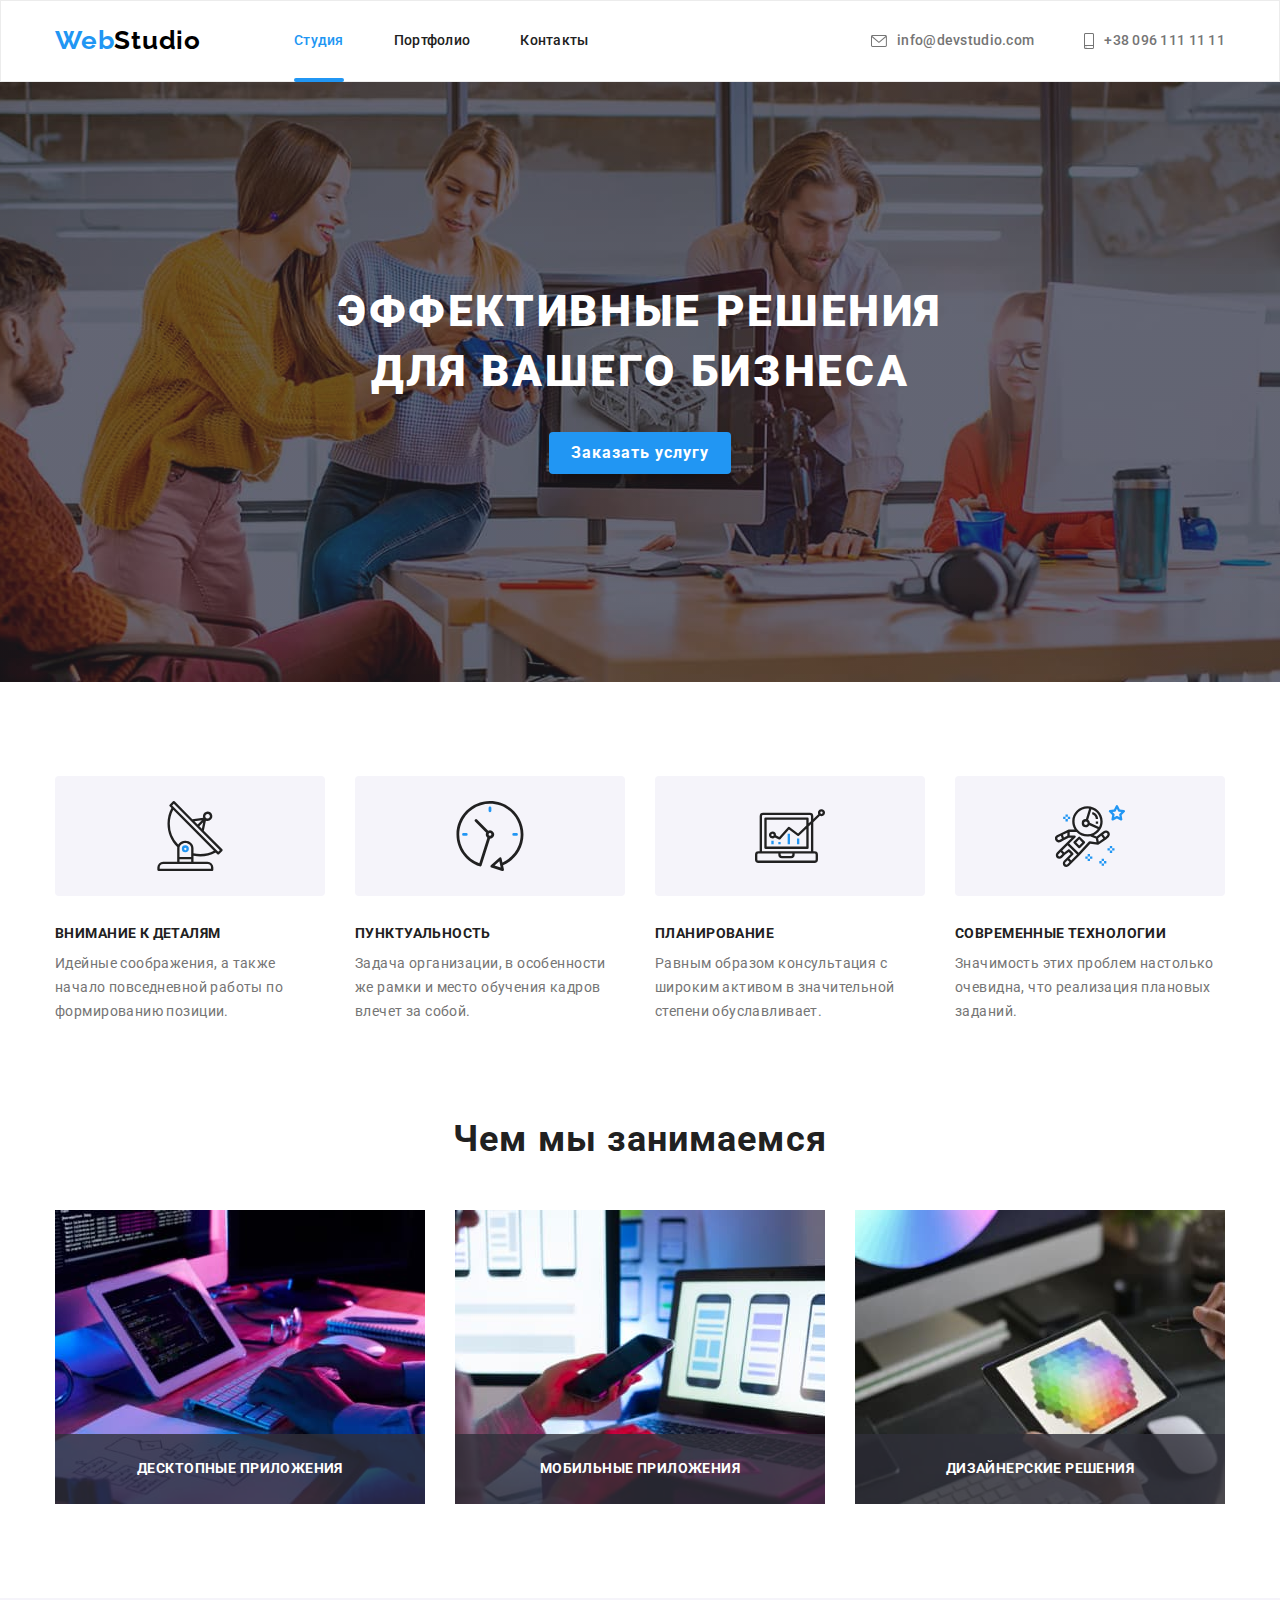
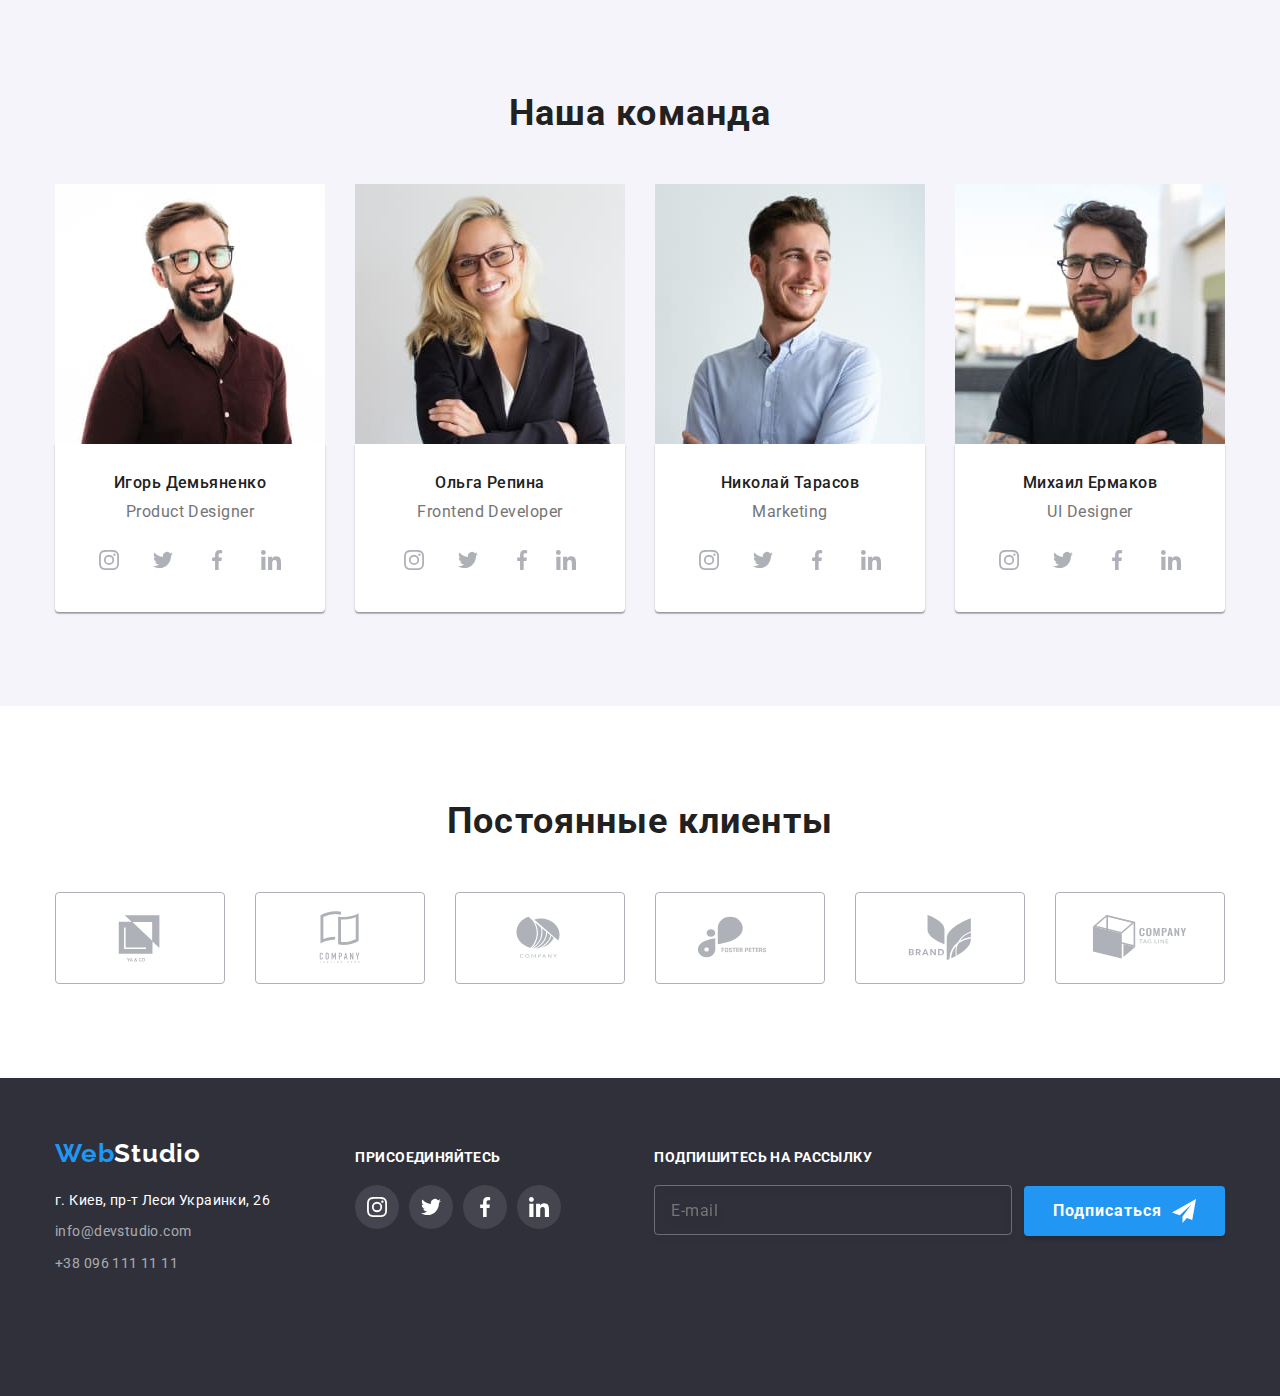
==== commit f0afdc6f: "адаптив header, project" ====
--- a/index.html
+++ b/index.html
@@ -15,7 +15,7 @@
     </head>
 
     <body>
-        <!-- <header class="header">
+        <header class="header">
             <div class="container header__container">
                 <nav class="navigation">
                     <a href="" lang="en" class="logo navigation__logo">Web<span class="logo__black">Studio</span></a>
@@ -39,8 +39,43 @@
                         +38 096 111 11 11
                     </a></li>
                 </ul>
-            </div>   
-        </header> -->
+                <button type="button" class="menu-open-btn">
+                    <svg class="mob-open-btn" width="40" height="40">
+                        <use href="./images/icons/symbol-defs.svg#icon-mob-menu-btn"></use>
+                    </svg>
+                </button>
+            </div>
+            <div class="mob-menu is-hidden">
+                <div class="mob-menu-container">
+                    <div class="mob-menu-top">
+                        <button type="button" class="menu-close-btn">
+                            <svg class="mob-close-btn" width="40" height="40">
+                                <use href="./images/icons/symbol-defs.svg#icon-mob-close-btn"></use>
+                            </svg>
+                        </button>
+                        <ul class="mob-menu-list">
+                            <li class="mob-menu-list__item"><a href="" class="mob-menu-list__link mob-menu-list__link--current">Студия</a>
+                            </li>
+                            <li class="mob-menu-list__item"><a href="./portfolio.html" class="mob-menu-list__link">Портфолио</a></li>
+                            <li class="mob-menu-list__item"><a href="" class="mob-menu-list__link">Контакты</a></li>
+                        </ul>
+                    </div>
+                    
+                    <div class="mob-menu-bottom">
+                        <ul class="mob-contacts-list">
+                            <li class="mob-contacts-list__item"><a href="tel:+380961111111" class="mob-contacts-list__link-tel">+38 096 111 11 11</a></li>
+                            <li class="mob-contacts-list__item"><a href="mailto:info@devstudio.com" class="mob-contacts-list__link-mail">info@devstudio.com</a></li>
+                        </ul>
+                        <ul class="mob-social-list">
+                            <li class="mob-social-list__item"><a href="" class="mob-social-list__link"></a>Instagram</li>
+                            <li class="mob-social-list__item"><a href="" class="mob-social-list__link"></a>Twitter</li>
+                            <li class="mob-social-list__item"><a href="" class="mob-social-list__link"></a>Facebook</li>
+                            <li class="mob-social-list__item"><a href="" class="mob-social-list__link"></a>LinkedIn</li>
+                        </ul>
+                    </div>
+                </div>
+            </div>
+        </header>
 
         <main>
             <section class="hero">
@@ -98,19 +133,40 @@
                     <ul class="services__list">
                         <li class="services__item">
                             <div class="services__img">
-                                <img src="./images/services/box1.jpg" alt="Веб-сайты" width="370" height="294">
+                                <picture>
+                                    <source 
+                                        srcset="./images/services/box1.jpg 1x, 
+                                        ./images/services/box1-2x.jpg 2x" 
+                                        media="(min-width: 1200px)"
+                                    />
+                                    <img src="./images/services/box1.jpg" alt="Веб-сайты">
+                                </picture>
                                 <h3 class="services__title">Десктопные приложения</h3>
                             </div>
                         </li>
                         <li class="services__item">
                             <div class="services__img">
-                                <img src="./images/services/box2.jpg" alt="Приложения" width="370" height="294">
+                                <picture>
+                                    <source 
+                                        srcset="./images/services/box2.jpg 1x, 
+                                        ./images/services/box2-2x.jpg 2x" 
+                                        media="(min-width: 1200px)"
+                                    />
+                                    <img src="./images/services/box2.jpg" alt="Приложения">
+                                </picture>
                                 <h3 class="services__title">Мобильные приложения</h3>
                             </div>
                         </li>
                         <li class="services__item">
                             <div class="services__img">
-                                <img src="./images/services/box3.jpg" alt="Дизайн" width="370" height="294">
+                                <picture>
+                                    <source 
+                                        srcset="./images/services/box3.jpg 1x, 
+                                        ./images/services/box3-2x.jpg 2x" 
+                                        media="(min-width: 1200px)"
+                                    />
+                                    <img src="./images/services/box3.jpg" alt="Дизайн">
+                                </picture>
                                 <h3 class="services__title">Дизайнерские решения</h3>
                             </div>
                         </li>
@@ -508,5 +564,6 @@
         </div>
 
         <script src="./js/modal.js"></script>
+        <script src="./js/menu.js"></script>
     </body>
 </html>--- a/css/main.min.css
+++ b/css/main.min.css
@@ -1 +1 @@
-:root{--first-title-color: #212121;--second-title-color: #ffffff;--first-text-color: #757575;--second-text-color: #ffffff;--accent-color: #2196f3;--first-bg-color: #ffffff;--second-bg-color: #2f303a;--accent-bg-color: #2196f3}a{text-decoration:none}p,h1,h2,h3,h4,h5,h6{margin:0}ul{margin:0;padding:0;list-style:none}img{display:block;min-width:100%}button{cursor:pointer}body{font-family:"Roboto",sans-serif;color:var(--first-text-color);background-color:var(--first-bg-color)}.container{width:100%;padding-left:15px;padding-right:15px;margin:0 auto}@media screen and (min-width: 480px){.container{width:480px}}@media screen and (min-width: 768px){.container{width:768px}}@media screen and (min-width: 1200px){.container{width:1200px}}.section{padding-top:60px;padding-bottom:60px}@media screen and (min-width: 1200px){.section{padding-top:94px;padding-bottom:94px}}.section--padding-top{padding-top:0}.section--background{background-color:#f5f4fa}.visually-hidden{position:absolute;white-space:nowrap;width:1px;height:1px;overflow:hidden;border:0;padding:0;clip:rect(0 0 0 0);clip-path:inset(50%);margin:-1px}.section__title{font-weight:700;font-size:28px;line-height:1.1785714286;text-align:center;letter-spacing:.03em;color:var(--first-title-color)}@media screen and (min-width: 1200px){.section__title{font-size:36px;line-height:1.1666666667}}.section__title--margin-bottom{margin-bottom:50px}.logo{font-family:Raleway;font-weight:700;font-size:26px;line-height:1.19;letter-spacing:.03em;color:var(--accent-color);display:block}.navigation__logo{padding-top:24px;padding-bottom:25px;margin-right:93px}.logo__black{color:#000}.logo__white{color:#fff}.social{display:flex;justify-content:center;align-items:center}.social__link{display:flex;justify-content:center;align-items:center;width:44px;height:44px;border-radius:50%;color:#afb1b8;transition:background-color 250ms cubic-bezier(0.4, 0, 0.2, 1)}.social__link:hover,.social__link:focus{background-color:var(--accent-bg-color);color:var(--second-text-color)}.social__link--secondary-color{background-color:rgba(255,255,255,.1);color:var(--second-text-color);transition:background-color 250ms cubic-bezier(0.4, 0, 0.2, 1)}.social__link:hover .social__link--secondary-color,.social__link:focus .social__link--secondary-color{background-color:var(--accent-bg-color)}.social__icon{fill:currentColor;transition:fill 250ms cubic-bezier(0.4, 0, 0.2, 1),color 250ms cubic-bezier(0.4, 0, 0.2, 1)}.social__item:not(:first-child){margin-left:10px}.application__text{font-weight:700;font-size:14px;line-height:1.14;letter-spacing:.03em;text-transform:uppercase;color:var(--second-text-color);margin-bottom:20px}.footer-form{display:flex;justify-content:space-around;align-items:baseline;flex-wrap:wrap}.user-mail-footer{font-size:16px;line-height:1.25;display:flex;justify-content:center;align-items:center;letter-spacing:.03em;color:rgba(255,255,255,.6);background-color:transparent;width:450px;height:50px;padding-left:16px;padding-right:16px;border:1px solid rgba(255,255,255,.3);filter:drop-shadow(0px 4px 4px rgba(0, 0, 0, 0.15));border-radius:4px;outline:none}@media screen and (max-width: 1199px){.user-mail-footer{margin-bottom:20px}}@media screen and (min-width: 1200px){.user-mail-footer{max-width:358px;margin-right:12px}}.footer-form__btn{min-width:200px;height:50px;display:flex;justify-content:center;align-items:center;background:var(--accent-bg-color);box-shadow:0px 4px 4px rgba(0,0,0,.15);border-radius:4px;border:none;padding:10px 29px;font-weight:700;font-size:16px;line-height:1.87;letter-spacing:.06em;color:var(--second-text-color);transition:background-color 250ms cubic-bezier(0.4, 0, 0.2, 1)}.footer-form__btn:hover,.footer-form__btn:focus{background-color:#188ce8}.footer-form__icon{width:24px;height:24px;fill:var(--second-text-color);margin-left:10px}.backdrop{position:fixed;top:0;left:0;width:100%;height:100%;background-color:rgba(0,0,0,.2);opacity:1;transition:opacity 250ms cubic-bezier(0.4, 0, 0.2, 1)}.is-hidden{opacity:0;pointer-events:none;visibility:hidden}.backdrop.is-hidden .modal{transform:translate(-50%, -50%) scale(0.7)}.modal{position:absolute;width:100%;min-height:609px;top:50%;left:50%;transform:translate(-50%, -50%) scale(1);transition:transform 250ms cubic-bezier(0.4, 0, 0.2, 1);background-color:var(--first-bg-color);box-shadow:0px 1px 3px rgba(0,0,0,.12),0px 1px 1px rgba(0,0,0,.14),0px 2px 1px rgba(0,0,0,.2);border-radius:4px;visibility:visible;padding:40px}@media screen and (min-width: 480px){.modal{width:450px}}@media screen and (min-width: 1200px){.modal{width:528px;min-height:581px}}.modal__close-btn{display:flex;justify-content:center;align-items:center;width:30px;height:30px;border-radius:50%;background-color:var(--first-bg-color);border:1px solid rgba(0,0,0,.1);position:absolute;top:8px;right:8px;transition:fill 250ms cubic-bezier(0.4, 0, 0.2, 1)}.modal__close-btn:hover,.modal__close-btn:focus{fill:var(--accent-color)}.modal__title{font-weight:700;font-size:20px;line-height:1.15;text-align:center;letter-spacing:.03em;color:var(--first-title-color);margin-bottom:12px}@media screen and (min-width: 1200px){.modal__title{line-height:1.5}}.modal__field{margin-bottom:10px}.modal__label{font-weight:400;font-size:12px;line-height:1.16;letter-spacing:.01em;color:var(--first-text-color);display:block;margin-bottom:4px}.modal__input-wrap{position:relative}.modal__input{width:100%;height:40px;border:1px solid rgba(33,33,33,.2);outline:none;border-radius:4px;padding-left:42px;padding-right:42px;transition:border-color 250ms cubic-bezier(0.4, 0, 0.2, 1)}.modal__input:focus,.modal__input:hover{border-color:var(--accent-color);cursor:pointer}.modal__icon{position:absolute;left:12px;top:50%;transform:translateY(-50%);transition:fill 250ms cubic-bezier(0.4, 0, 0.2, 1)}.modal__input:focus+.modal__icon,.modal__input:hover+.modal__icon{fill:var(--accent-color)}.modal__user-comment{width:100%;height:120px;border:1px solid rgba(33,33,33,.2);border-radius:4px;padding:12px 16px;margin-bottom:20px;outline:none;resize:none;transition:border-color 250ms cubic-bezier(0.4, 0, 0.2, 1)}.modal__user-comment:focus,.modal__user-comment:hover{border-color:var(--accent-color);cursor:pointer}.modal__user-comment::placeholder{font-size:12px;line-height:1.16;letter-spacing:.01em;color:rgba(117,117,117,.5)}.modal__field-check{margin-bottom:30px}.modal__check-text{font-size:12px;line-height:1.1666666667;letter-spacing:.03em;color:var(--first-text-color);display:flex;align-items:center;justify-content:center}@media screen and (min-width: 1200px){.modal__check-text{font-size:14px;line-height:1.7142857143}}.modal__check-text span{width:16px;height:15px;border:2px solid var(--first-title-color);border-radius:2px;margin-right:8px;display:flex;justify-content:center;align-items:center}.modal__check-icon{fill:transparent}.modal__check:checked+.modal__check-text>span{background-color:var(--accent-bg-color);border:none}.modal__check:checked+.modal__check-text svg{fill:var(--second-text-color)}.modal__link{text-decoration-line:underline;color:var(--accent-color);margin-left:5px}.modal__form-btn{display:flex;justify-content:center}.modal__sumbit-btn{font-weight:700;font-size:16px;line-height:1.87;display:flex;align-items:center;text-align:center;letter-spacing:.06em;color:#fff;background:var(--accent-bg-color);box-shadow:0px 4px 4px rgba(0,0,0,.15);border-radius:4px;padding:10px 55px;border:none;transition:background-color 250ms cubic-bezier(0.4, 0, 0.2, 1)}.modal__sumbit-btn:hover,.modal__sumbit-btn:focus{background-color:#188ce8}.header{border:1px solid #ececec;background-color:var(--first-bg-color);font-weight:500;font-size:14px;line-height:1.14;letter-spacing:.02em}.header__container{display:flex;align-items:center}.navigation{display:flex;align-items:center}.page-nav,.auth-nav{display:flex;justify-content:center;align-items:center;margin-left:auto}.page-nav__item{position:relative}.page-nav__item:not(:first-child){margin-left:50px}.page-nav__link{display:block;padding-top:32px;padding-bottom:32px;color:var(--first-title-color);transition:color 250ms cubic-bezier(0.4, 0, 0.2, 1)}.page-nav__link:hover,.page-nav__link:focus{color:var(--accent-color)}.page-nav__link--current{color:var(--accent-color)}.page-nav__link--current::after{content:"";width:100%;height:4px;display:block;background:var(--accent-bg-color);border-radius:2px;position:absolute;bottom:-1px}.auth-nav__item:not(:first-child){margin-left:50px}.auth-nav__link{color:var(--first-text-color);display:flex;justify-content:center;align-items:center;padding-top:32px;padding-bottom:32px;transition:color 250ms cubic-bezier(0.4, 0, 0.2, 1)}.auth-nav__link:hover,.auth-nav__link:focus{color:var(--accent-color)}.auth-nav__icon{fill:currentColor;margin-right:10px}.hero{min-width:480px;height:400px;margin-top:0;margin-right:auto;margin-left:auto;margin-bottom:0;background-image:linear-gradient(rgba(47, 48, 58, 0.4), rgba(47, 48, 58, 0.4)),url(../images/hero-img-mob.jpg);background-repeat:no-repeat;background-position:center;background-size:cover;text-align:center;padding-top:118px;padding-bottom:118px}@media(min-device-pixel-ratio: 2),(min-resolution: 192dpi),(min-resolution: 2dppx){.hero{background-image:linear-gradient(rgba(47, 48, 58, 0.4), rgba(47, 48, 58, 0.4)),url(../images/hero-img-mob-2x.jpg)}}@media screen and (min-width: 768px){.hero{min-width:768px;background-image:linear-gradient(rgba(47, 48, 58, 0.4), rgba(47, 48, 58, 0.4)),url(../images/hero-img-tab.jpg)}}@media screen and (min-width: 768px)and (min-device-pixel-ratio: 2),screen and (min-width: 768px)and (min-resolution: 192dpi),screen and (min-width: 768px)and (min-resolution: 2dppx){.hero{background-image:linear-gradient(rgba(47, 48, 58, 0.4), rgba(47, 48, 58, 0.4)),url(../images/hero-img-tab-2x.jpg)}}@media screen and (min-width: 1200px){.hero{max-width:1600px;height:600px;padding-top:200px;padding-bottom:200px;background-image:linear-gradient(rgba(47, 48, 58, 0.4), rgba(47, 48, 58, 0.4)),url(../images/hero-img.jpg)}}@media screen and (min-width: 1200px)and (min-device-pixel-ratio: 2),screen and (min-width: 1200px)and (min-resolution: 192dpi),screen and (min-width: 1200px)and (min-resolution: 2dppx){.hero{background-image:linear-gradient(rgba(47, 48, 58, 0.4), rgba(47, 48, 58, 0.4)),url(../images/hero-img-2x.jpg)}}.hero__title{width:360px;margin-left:auto;margin-right:auto;margin-bottom:30px;font-weight:900;font-size:26px;line-height:1.61;text-align:center;letter-spacing:.06em;text-transform:uppercase;color:var(--second-title-color)}@media screen and (min-width: 1200px){.hero__title{width:696px;font-size:44px;line-height:1.36}}.hero__btn{padding:6px 22px;border:transparent;box-sizing:border-box;box-shadow:0px 4px 4px rgba(0,0,0,.15);border-radius:4px;font-weight:700;font-size:16px;line-height:1.87;align-items:center;text-align:center;letter-spacing:.06em;color:var(--second-text-color);background-color:var(--accent-bg-color);transition:background-color 250ms cubic-bezier(0.4, 0, 0.2, 1)}.hero__btn:hover,.hero__btn:focus{background-color:#188ce8}@media screen and (min-width: 768px){.features{display:flex;flex-wrap:wrap;margin-left:-30px;margin-bottom:-30px}}.features__item{width:450px}.features__item:not(:last-child){margin-bottom:30px}@media screen and (min-width: 768px){.features__item{width:calc(50% - 30px);margin-left:30px}}@media screen and (min-width: 1200px){.features__item{width:270px;display:block}.features__item:not(:first-child){margin-left:30px}}.features__box{display:flex;justify-content:center;align-items:center;margin-bottom:30px;height:120px;background-color:#f5f4fa;border-radius:4px;color:currentColor}.features__title{margin-bottom:10px;font-weight:700;font-size:14px;line-height:1.14;letter-spacing:.03em;text-transform:uppercase;color:var(--first-title-color)}.features__text{font-size:14px;line-height:1.71;letter-spacing:.03em;color:var(--first-text-color)}@media screen and (max-width: 1200px){.services{display:none}}.services__list{display:flex;flex-wrap:wrap;margin-left:-30px;margin-bottom:-30px}.services__item{width:calc(33.3333333333% - 30px);height:auto;margin-left:30px;margin-bottom:30px}.services__img{position:relative}.services__title{font-weight:700;font-size:14px;line-height:1.14;text-align:center;letter-spacing:.03em;text-transform:uppercase;color:var(--second-title-color);background:rgba(47,48,58,.8);height:70px;width:100%;display:flex;justify-content:center;align-items:center;position:absolute;bottom:0;left:0}@media screen and (min-width: 768px){.team{display:flex;flex-wrap:wrap;margin-left:-30px;margin-bottom:-30px}}.team__item{width:450px}.team__item:not(:last-child){margin-bottom:30px}@media screen and (min-width: 768px){.team__item{width:calc(50% - 30px);margin-left:30px;margin-bottom:30px}}@media screen and (min-width: 1200px){.team__item{width:calc(25% - 30px)}}.team__title{margin-bottom:10px;font-weight:500;font-size:16px;line-height:1.18;text-align:center;letter-spacing:.03em;color:var(--first-title-color)}.team__member{padding-top:30px;padding-bottom:30px;background-color:var(--first-bg-color);box-shadow:0px 1px 3px rgba(0,0,0,.12),0px 1px 1px rgba(0,0,0,.14),0px 2px 1px rgba(0,0,0,.2);border-radius:0px 0px 4px 4px}.team__text{font-size:16px;line-height:1.18;text-align:center;letter-spacing:.03em;color:var(--first-text-color);margin-bottom:16px}.clients{display:flex;flex-wrap:wrap;margin-left:-30px;margin-bottom:-30px}.clients__item{width:calc(50% - 30px);margin-left:30px;margin-bottom:30px}@media screen and (min-width: 768px){.clients__item{width:calc(33.3333333333% - 30px)}}@media screen and (min-width: 1200px){.clients__item{width:calc(16.6666666667% - 30px)}}.clients__link{display:flex;justify-content:center;align-items:center;background-color:#fff;border:1px solid #afb1b8;border-radius:4px;color:#afb1b8;min-width:210px;height:92px;transition:border 250ms cubic-bezier(0.4, 0, 0.2, 1)}@media screen and (min-width: 768px){.clients__link{min-width:226px}}@media screen and (min-width: 1200px){.clients__link{min-width:170px}}.clients__link:focus,.clients__link:hover{color:var(--accent-color);border:1px solid var(--accent-color)}.clients__icon{fill:currentColor;transition:color 250ms cubic-bezier(0.4, 0, 0.2, 1)}.menu{display:flex;flex-wrap:wrap;justify-content:flex-start;align-content:flex-start}@media screen and (max-width: 768px){.menu{margin-right:-8px;margin-bottom:-15px}}@media screen and (min-width: 768px){.menu{justify-content:center;margin-bottom:30px}}@media screen and (min-width: 1200px){.menu{justify-content:center;margin-bottom:50px}}.menu__item:not(:last-child){margin-right:8px}@media screen and (max-width: 768px){.menu__item{margin-bottom:15px}}.menu__btn{padding:6px 22px;border-color:transparent;border-radius:4px;font-weight:500;font-size:16px;line-height:1.62;text-align:center;letter-spacing:.03em;color:var(--first-title-color);transition:color 250ms cubic-bezier(0.4, 0, 0.2, 1),background-color 250ms cubic-bezier(0.4, 0, 0.2, 1),box-shadow 250ms cubic-bezier(0.4, 0, 0.2, 1)}.menu__btn:hover,.menu__btn:focus{color:var(--second-text-color);background-color:var(--accent-bg-color);box-shadow:0px 3px 1px rgba(0,0,0,.1),0px 1px 2px rgba(0,0,0,.08),0px 2px 2px rgba(0,0,0,.12)}@media screen and (min-width: 768px){.project{display:flex;flex-wrap:wrap;margin-left:-30px;margin-bottom:-30px}}@media screen and (max-width: 768px){.project{margin-top:40px}}.project__item{width:450px}.project__item:not(:last-child){margin-bottom:30px}@media screen and (min-width: 768px){.project__item{width:calc(50% - 30px);margin-left:30px;margin-bottom:30px}}@media screen and (min-width: 1200px){.project__item{width:calc(33.3333333333% - 30px)}}.project__link{display:block;transition:box-shadow 250ms cubic-bezier(0.4, 0, 0.2, 1)}.project__link:focus,.project__link:hover{box-shadow:0px 1px 1px rgba(0,0,0,.12),0px 4px 4px rgba(0,0,0,.06),1px 4px 6px rgba(0,0,0,.16)}.project__box{position:relative;overflow:hidden}.project__box::before{content:"";background:rgba(33,150,243,.9);position:absolute;bottom:0;left:0;width:100%;height:100%;transform:translateY(101%);transition:transform 250ms cubic-bezier(0.4, 0, 0.2, 1)}.project__link:hover .project__box::before,.project__link:focus .project__box::before{transform:translateY(0)}.project__description{font-size:18px;line-height:1.55;letter-spacing:.03em;color:var(--second-text-color);display:flex;justify-content:center;align-items:center;position:absolute;bottom:0;left:0;width:100%;height:100%;padding:63px 24px;transform:translateY(101%);transition:transform 250ms cubic-bezier(0.4, 0, 0.2, 1)}.project__link:hover .project__description,.project__link:focus .project__description{transform:translateY(0)}.project__name{padding:20px 24px;border-left:1px solid #eee;border-right:1px solid #eee;border-bottom:1px solid #eee}.project__title{margin-bottom:4px;font-weight:700;font-size:18px;line-height:2;letter-spacing:.06em;text-transform:capitalize;color:var(--first-title-color)}.project__text{font-size:16px;line-height:1.87;letter-spacing:.03em;color:var(--first-text-color)}.footer{padding-top:60px;padding-bottom:60px;background-color:var(--second-bg-color)}@media screen and (max-width: 1199px){.footer__container{text-align:center}}@media screen and (min-width: 768px){.footer__container{display:flex;justify-content:center;align-items:baseline;flex-wrap:wrap}}.footer-contacts{margin-bottom:60px}@media screen and (min-width: 768px)and (max-width: 1199px){.footer-contacts{margin-right:165px}}@media screen and (min-width: 1200px){.footer-contacts{flex-grow:1}}.footer-contacts__logo{margin-bottom:20px}.contacts__item:not(:first-child){margin-top:8px}.contacts__link{font-style:normal;font-size:14px;line-height:1.71;letter-spacing:.03em;color:rgba(255,255,255,.6)}.contacts__link--white{color:var(--second-text-color)}.footer-social{margin-bottom:60px}@media screen and (min-width: 1200px){.footer-social{margin-left:70px;margin-right:93px}}.footer-social__text{font-weight:700;font-size:14px;line-height:1.14;letter-spacing:.03em;text-transform:uppercase;color:var(--second-text-color);margin-bottom:20px}/*# sourceMappingURL=main.min.css.map */+:root{--first-title-color: #212121;--second-title-color: #ffffff;--first-text-color: #757575;--second-text-color: #ffffff;--accent-color: #2196f3;--first-bg-color: #ffffff;--second-bg-color: #2f303a;--accent-bg-color: #2196f3}a{text-decoration:none}p,h1,h2,h3,h4,h5,h6{margin:0}ul{margin:0;padding:0;list-style:none}img{display:block;min-width:100%}button{cursor:pointer}body{font-family:"Roboto",sans-serif;color:var(--first-text-color);background-color:var(--first-bg-color)}.container{width:100%;padding-left:15px;padding-right:15px;margin:0 auto}@media screen and (min-width: 480px){.container{width:480px}}@media screen and (min-width: 768px){.container{width:768px}}@media screen and (min-width: 1200px){.container{width:1200px}}.section{padding-top:60px;padding-bottom:60px}@media screen and (min-width: 1200px){.section{padding-top:94px;padding-bottom:94px}}.section--padding-top{padding-top:0}.section--background{background-color:#f5f4fa}.visually-hidden{position:absolute;white-space:nowrap;width:1px;height:1px;overflow:hidden;border:0;padding:0;clip:rect(0 0 0 0);clip-path:inset(50%);margin:-1px}.section__title{font-weight:700;font-size:28px;line-height:1.1785714286;text-align:center;letter-spacing:.03em;color:var(--first-title-color)}@media screen and (min-width: 1200px){.section__title{font-size:36px;line-height:1.1666666667}}.section__title--margin-bottom{margin-bottom:50px}.logo{font-family:Raleway;font-weight:700;font-size:24px;line-height:1.1666666667;letter-spacing:.03em;color:var(--accent-color);display:block}@media screen and (min-width: 1200px){.logo{font-size:26px;line-height:1.1923076923}}.navigation__logo{padding-top:16px;padding-bottom:16px}@media screen and (min-width: 768px){.navigation__logo{padding-top:26px;padding-bottom:26px;margin-right:88px}}@media screen and (min-width: 1200px){.navigation__logo{padding-top:24px;padding-bottom:25px;margin-right:93px}}.logo__black{color:#000}.logo__white{color:#fff}.social{display:flex;justify-content:center;align-items:center}.social__link{display:flex;justify-content:center;align-items:center;width:44px;height:44px;border-radius:50%;color:#afb1b8;transition:background-color 250ms cubic-bezier(0.4, 0, 0.2, 1)}.social__link:hover,.social__link:focus{background-color:var(--accent-bg-color);color:var(--second-text-color)}.social__link--secondary-color{background-color:rgba(255,255,255,.1);color:var(--second-text-color);transition:background-color 250ms cubic-bezier(0.4, 0, 0.2, 1)}.social__link:hover .social__link--secondary-color,.social__link:focus .social__link--secondary-color{background-color:var(--accent-bg-color)}.social__icon{fill:currentColor;transition:fill 250ms cubic-bezier(0.4, 0, 0.2, 1),color 250ms cubic-bezier(0.4, 0, 0.2, 1)}.social__item:not(:first-child){margin-left:10px}.application__text{font-weight:700;font-size:14px;line-height:1.14;letter-spacing:.03em;text-transform:uppercase;color:var(--second-text-color);margin-bottom:20px}.footer-form{display:flex;justify-content:center;align-items:center;flex-wrap:wrap}@media screen and (max-width: 1199px){.footer-form{flex-direction:column}}@media screen and (min-width: 1200px){.footer-form{justify-content:space-around;align-items:baseline}}.user-mail-footer{font-size:16px;line-height:1.25;display:flex;justify-content:center;align-items:center;letter-spacing:.03em;color:rgba(255,255,255,.6);background-color:transparent;width:450px;height:50px;padding-left:16px;padding-right:16px;border:1px solid rgba(255,255,255,.3);filter:drop-shadow(0px 4px 4px rgba(0, 0, 0, 0.15));border-radius:4px;outline:none}@media screen and (max-width: 1199px){.user-mail-footer{margin-bottom:20px}}@media screen and (min-width: 1200px){.user-mail-footer{max-width:358px;margin-right:12px}}.footer-form__btn{min-width:200px;height:50px;display:flex;justify-content:center;align-items:center;background:var(--accent-bg-color);box-shadow:0px 4px 4px rgba(0,0,0,.15);border-radius:4px;border:none;padding:10px 29px;font-weight:700;font-size:16px;line-height:1.87;letter-spacing:.06em;color:var(--second-text-color);transition:background-color 250ms cubic-bezier(0.4, 0, 0.2, 1)}.footer-form__btn:hover,.footer-form__btn:focus{background-color:#188ce8}.footer-form__icon{width:24px;height:24px;fill:var(--second-text-color);margin-left:10px}.backdrop{position:fixed;top:0;left:0;width:100%;height:100%;background-color:rgba(0,0,0,.2);opacity:1;transition:opacity 250ms cubic-bezier(0.4, 0, 0.2, 1)}.is-hidden{opacity:0;pointer-events:none;visibility:hidden}.backdrop.is-hidden .modal{transform:translate(-50%, -50%) scale(0.7)}.modal{position:absolute;width:100%;min-height:609px;top:50%;left:50%;transform:translate(-50%, -50%) scale(1);transition:transform 250ms cubic-bezier(0.4, 0, 0.2, 1);background-color:var(--first-bg-color);box-shadow:0px 1px 3px rgba(0,0,0,.12),0px 1px 1px rgba(0,0,0,.14),0px 2px 1px rgba(0,0,0,.2);border-radius:4px;visibility:visible;padding:40px}@media screen and (min-width: 480px){.modal{width:450px}}@media screen and (min-width: 1200px){.modal{width:528px;min-height:581px}}.modal__close-btn{display:flex;justify-content:center;align-items:center;width:30px;height:30px;border-radius:50%;background-color:var(--first-bg-color);border:1px solid rgba(0,0,0,.1);position:absolute;top:8px;right:8px;transition:fill 250ms cubic-bezier(0.4, 0, 0.2, 1)}.modal__close-btn:hover,.modal__close-btn:focus{fill:var(--accent-color)}.modal__title{font-weight:700;font-size:20px;line-height:1.15;text-align:center;letter-spacing:.03em;color:var(--first-title-color);margin-bottom:12px}@media screen and (min-width: 1200px){.modal__title{line-height:1.5}}.modal__field{margin-bottom:10px}.modal__label{font-weight:400;font-size:12px;line-height:1.16;letter-spacing:.01em;color:var(--first-text-color);display:block;margin-bottom:4px}.modal__input-wrap{position:relative}.modal__input{width:100%;height:40px;border:1px solid rgba(33,33,33,.2);outline:none;border-radius:4px;padding-left:42px;padding-right:42px;transition:border-color 250ms cubic-bezier(0.4, 0, 0.2, 1)}.modal__input:focus,.modal__input:hover{border-color:var(--accent-color);cursor:pointer}.modal__icon{position:absolute;left:12px;top:50%;transform:translateY(-50%);transition:fill 250ms cubic-bezier(0.4, 0, 0.2, 1)}.modal__input:focus+.modal__icon,.modal__input:hover+.modal__icon{fill:var(--accent-color)}.modal__user-comment{width:100%;height:120px;border:1px solid rgba(33,33,33,.2);border-radius:4px;padding:12px 16px;margin-bottom:20px;outline:none;resize:none;transition:border-color 250ms cubic-bezier(0.4, 0, 0.2, 1)}.modal__user-comment:focus,.modal__user-comment:hover{border-color:var(--accent-color);cursor:pointer}.modal__user-comment::placeholder{font-size:12px;line-height:1.16;letter-spacing:.01em;color:rgba(117,117,117,.5)}.modal__field-check{margin-bottom:30px}.modal__check-text{font-size:12px;line-height:1.1666666667;letter-spacing:.03em;color:var(--first-text-color);display:flex;align-items:center;justify-content:center}@media screen and (min-width: 1200px){.modal__check-text{font-size:14px;line-height:1.7142857143}}.modal__check-text span{width:16px;height:15px;border:2px solid var(--first-title-color);border-radius:2px;margin-right:8px;display:flex;justify-content:center;align-items:center}.modal__check-icon{fill:transparent}.modal__check:checked+.modal__check-text>span{background-color:var(--accent-bg-color);border:none}.modal__check:checked+.modal__check-text svg{fill:var(--second-text-color)}.modal__link{text-decoration-line:underline;color:var(--accent-color);margin-left:5px}.modal__form-btn{display:flex;justify-content:center}.modal__sumbit-btn{font-weight:700;font-size:16px;line-height:1.87;display:flex;align-items:center;text-align:center;letter-spacing:.06em;color:#fff;background:var(--accent-bg-color);box-shadow:0px 4px 4px rgba(0,0,0,.15);border-radius:4px;padding:10px 55px;border:none;transition:background-color 250ms cubic-bezier(0.4, 0, 0.2, 1)}.modal__sumbit-btn:hover,.modal__sumbit-btn:focus{background-color:#188ce8}.header{border:1px solid #ececec;background-color:var(--first-bg-color);font-weight:500;font-size:14px;line-height:1.14;letter-spacing:.02em}.header__container{display:flex;align-items:center}.navigation{display:flex;align-items:center}.page-nav{display:none}@media screen and (min-width: 768px){.page-nav{display:flex;justify-content:center;align-items:center;margin-left:auto}}.page-nav__item{position:relative}.page-nav__item:not(:first-child){margin-left:50px}.page-nav__link{display:block;padding-top:32px;padding-bottom:32px;color:var(--first-title-color);transition:color 250ms cubic-bezier(0.4, 0, 0.2, 1)}.page-nav__link:hover,.page-nav__link:focus{color:var(--accent-color)}.page-nav__link--current{color:var(--accent-color)}.page-nav__link--current::after{content:"";width:100%;height:4px;display:block;background:var(--accent-bg-color);border-radius:2px;position:absolute;bottom:-1px}.auth-nav{display:none;margin-left:auto}@media screen and (min-width: 768px)and (max-width: 1199px){.auth-nav{display:block}}@media screen and (min-width: 1200px){.auth-nav{display:flex;justify-content:center;align-items:center}}@media screen and (min-width: 768px)and (max-width: 1199px){.auth-nav__item:not(:first-child){margin-top:10px}}@media screen and (min-width: 1200px){.auth-nav__item:not(:first-child){margin-left:50px}}.auth-nav__link{color:var(--first-text-color);transition:color 250ms cubic-bezier(0.4, 0, 0.2, 1)}@media screen and (min-width: 1200px){.auth-nav__link{display:flex;justify-content:center;align-items:center;padding-top:32px;padding-bottom:32px}}.auth-nav__link:hover,.auth-nav__link:focus{color:var(--accent-color)}.auth-nav__icon{fill:currentColor;margin-right:10px}.menu-open-btn{display:block;margin-left:auto;width:40px;height:40px;border:none;background-color:transparent;transition:fill 250ms cubic-bezier(0.4, 0, 0.2, 1)}.menu-open-btn:hover,.menu-open-btn:focus{fill:var(--accent-color)}@media screen and (min-width: 768px){.menu-open-btn{display:none}}.mob-menu{position:fixed;z-index:1;background-color:#fff;width:100vw;height:100vh;top:0;left:0;padding:48px 40px;overflow:auto}.mob-menu.is-hidden .mob-menu-container{transform:translate(-50%, -50%) scale(0.7)}.mob-menu-container{height:100%;display:flex;flex-direction:column;justify-content:space-between;transition:transform 250ms cubic-bezier(0.4, 0, 0.2, 1)}.menu-close-btn{display:block;margin-left:auto;width:40px;height:40px;border:none;background-color:transparent;position:absolute;top:10px;right:15px;transition:fill 250ms cubic-bezier(0.4, 0, 0.2, 1)}.menu-close-btn:hover,.menu-close-btn:focus{fill:var(--accent-color)}@media screen and (min-width: 768px){.menu-close-btn{display:none}}.mob-menu-list__item:not(:last-child){margin-bottom:32px}.mob-menu-list__link{font-weight:500;font-size:40px;line-height:1.175;letter-spacing:.02em;text-align:center;color:var(--first-title-color);transition:color 250ms cubic-bezier(0.4, 0, 0.2, 1)}.mob-menu-list__link:hover,.mob-menu-list__link:focus{color:var(--accent-color)}.mob-menu-list__link--current{color:var(--accent-color)}.mob-contacts-list{margin-bottom:64px}.mob-contacts-list__item:not(:last-child){margin-bottom:32px}.mob-contacts-list__link-tel{font-weight:500;font-size:34px;line-height:1.1764705882;letter-spacing:.02em;color:var(--accent-color)}.mob-contacts-list__link-mail{font-weight:500;font-size:24px;line-height:1.1666666667;letter-spacing:.02em;color:var(--first-text-color);transition:color 250ms cubic-bezier(0.4, 0, 0.2, 1)}.mob-contacts-list__link-mail:hover,.mob-contacts-list__link-mail:focus{color:var(--accent-color)}.mob-social-list{display:flex}.mob-social-list__item:not(:last-child){margin-right:20px}.mob-social-list__item:not(:first-child)::before{content:"";display:block;position:relative;width:22px;height:0;left:-20px;border:1px solid rgba(33,33,33,.2);transform:rotate(90deg) translate(12px)}.mob-social-list__link{font-weight:500;font-size:18px;line-height:1.2222222222;letter-spacing:.02em;color:var(--accent-color)}.hero{min-width:480px;height:400px;margin-top:0;margin-right:auto;margin-left:auto;margin-bottom:0;background-image:linear-gradient(rgba(47, 48, 58, 0.4), rgba(47, 48, 58, 0.4)),url(../images/hero-img-mob.jpg);background-repeat:no-repeat;background-position:center;background-size:cover;text-align:center;padding-top:118px;padding-bottom:118px}@media(min-device-pixel-ratio: 2),(min-resolution: 192dpi),(min-resolution: 2dppx){.hero{background-image:linear-gradient(rgba(47, 48, 58, 0.4), rgba(47, 48, 58, 0.4)),url(../images/hero-img-mob-2x.jpg)}}@media screen and (min-width: 768px){.hero{min-width:768px;background-image:linear-gradient(rgba(47, 48, 58, 0.4), rgba(47, 48, 58, 0.4)),url(../images/hero-img-tab.jpg)}}@media screen and (min-width: 768px)and (min-device-pixel-ratio: 2),screen and (min-width: 768px)and (min-resolution: 192dpi),screen and (min-width: 768px)and (min-resolution: 2dppx){.hero{background-image:linear-gradient(rgba(47, 48, 58, 0.4), rgba(47, 48, 58, 0.4)),url(../images/hero-img-tab-2x.jpg)}}@media screen and (min-width: 1200px){.hero{max-width:1600px;height:600px;padding-top:200px;padding-bottom:200px;background-image:linear-gradient(rgba(47, 48, 58, 0.4), rgba(47, 48, 58, 0.4)),url(../images/hero-img.jpg)}}@media screen and (min-width: 1200px)and (min-device-pixel-ratio: 2),screen and (min-width: 1200px)and (min-resolution: 192dpi),screen and (min-width: 1200px)and (min-resolution: 2dppx){.hero{background-image:linear-gradient(rgba(47, 48, 58, 0.4), rgba(47, 48, 58, 0.4)),url(../images/hero-img-2x.jpg)}}.hero__title{width:360px;margin-left:auto;margin-right:auto;margin-bottom:30px;font-weight:900;font-size:26px;line-height:1.61;text-align:center;letter-spacing:.06em;text-transform:uppercase;color:var(--second-title-color)}@media screen and (min-width: 1200px){.hero__title{width:696px;font-size:44px;line-height:1.36}}.hero__btn{padding:6px 22px;border:transparent;box-sizing:border-box;box-shadow:0px 4px 4px rgba(0,0,0,.15);border-radius:4px;font-weight:700;font-size:16px;line-height:1.87;align-items:center;text-align:center;letter-spacing:.06em;color:var(--second-text-color);background-color:var(--accent-bg-color);transition:background-color 250ms cubic-bezier(0.4, 0, 0.2, 1)}.hero__btn:hover,.hero__btn:focus{background-color:#188ce8}@media screen and (min-width: 768px){.features{display:flex;flex-wrap:wrap;margin-left:-30px;margin-bottom:-30px}}.features__item{width:450px}.features__item:not(:last-child){margin-bottom:30px}@media screen and (min-width: 768px){.features__item{width:calc(50% - 30px);margin-left:30px}}@media screen and (min-width: 1200px){.features__item{width:270px;display:block}.features__item:not(:first-child){margin-left:30px}}.features__box{display:flex;justify-content:center;align-items:center;margin-bottom:30px;height:120px;background-color:#f5f4fa;border-radius:4px;color:currentColor}.features__title{margin-bottom:10px;font-weight:700;font-size:14px;line-height:1.14;letter-spacing:.03em;text-transform:uppercase;color:var(--first-title-color)}.features__text{font-size:14px;line-height:1.71;letter-spacing:.03em;color:var(--first-text-color)}@media screen and (max-width: 1200px){.services{display:none}}.services__list{display:flex;flex-wrap:wrap;margin-left:-30px;margin-bottom:-30px}.services__item{width:calc(33.3333333333% - 30px);height:auto;margin-left:30px;margin-bottom:30px}.services__img{position:relative}.services__title{font-weight:700;font-size:14px;line-height:1.14;text-align:center;letter-spacing:.03em;text-transform:uppercase;color:var(--second-title-color);background:rgba(47,48,58,.8);height:70px;width:100%;display:flex;justify-content:center;align-items:center;position:absolute;bottom:0;left:0}@media screen and (min-width: 768px){.team{display:flex;flex-wrap:wrap;margin-left:-30px;margin-bottom:-30px}}.team__item{width:450px}.team__item:not(:last-child){margin-bottom:30px}@media screen and (min-width: 768px){.team__item{width:calc(50% - 30px);margin-left:30px;margin-bottom:30px}}@media screen and (min-width: 1200px){.team__item{width:calc(25% - 30px)}}.team__title{margin-bottom:10px;font-weight:500;font-size:16px;line-height:1.18;text-align:center;letter-spacing:.03em;color:var(--first-title-color)}.team__member{padding-top:30px;padding-bottom:30px;background-color:var(--first-bg-color);box-shadow:0px 1px 3px rgba(0,0,0,.12),0px 1px 1px rgba(0,0,0,.14),0px 2px 1px rgba(0,0,0,.2);border-radius:0px 0px 4px 4px}.team__text{font-size:16px;line-height:1.18;text-align:center;letter-spacing:.03em;color:var(--first-text-color);margin-bottom:16px}.clients{display:flex;flex-wrap:wrap;margin-left:-30px;margin-bottom:-30px}.clients__item{width:calc(50% - 30px);margin-left:30px;margin-bottom:30px}@media screen and (min-width: 768px){.clients__item{width:calc(33.3333333333% - 30px)}}@media screen and (min-width: 1200px){.clients__item{width:calc(16.6666666667% - 30px)}}.clients__link{display:flex;justify-content:center;align-items:center;background-color:#fff;border:1px solid #afb1b8;border-radius:4px;color:#afb1b8;min-width:210px;height:92px;transition:border 250ms cubic-bezier(0.4, 0, 0.2, 1)}@media screen and (min-width: 768px){.clients__link{min-width:226px}}@media screen and (min-width: 1200px){.clients__link{min-width:170px}}.clients__link:focus,.clients__link:hover{color:var(--accent-color);border:1px solid var(--accent-color)}.clients__icon{fill:currentColor;transition:color 250ms cubic-bezier(0.4, 0, 0.2, 1)}.menu{display:flex;flex-wrap:wrap;justify-content:flex-start;align-content:flex-start}@media screen and (max-width: 768px){.menu{margin-right:-8px;margin-bottom:-15px}}@media screen and (min-width: 768px){.menu{justify-content:center;margin-bottom:30px}}@media screen and (min-width: 1200px){.menu{justify-content:center;margin-bottom:50px}}.menu__item:not(:last-child){margin-right:8px}@media screen and (max-width: 768px){.menu__item{margin-bottom:15px}}.menu__btn{padding:6px 22px;border-color:transparent;border-radius:4px;font-weight:500;font-size:16px;line-height:1.62;text-align:center;letter-spacing:.03em;color:var(--first-title-color);transition:color 250ms cubic-bezier(0.4, 0, 0.2, 1),background-color 250ms cubic-bezier(0.4, 0, 0.2, 1),box-shadow 250ms cubic-bezier(0.4, 0, 0.2, 1)}.menu__btn:hover,.menu__btn:focus{color:var(--second-text-color);background-color:var(--accent-bg-color);box-shadow:0px 3px 1px rgba(0,0,0,.1),0px 1px 2px rgba(0,0,0,.08),0px 2px 2px rgba(0,0,0,.12)}@media screen and (min-width: 768px){.project{display:flex;flex-wrap:wrap;margin-left:-30px;margin-bottom:-30px}}@media screen and (max-width: 768px){.project{margin-top:40px}}.project__item{width:450px}.project__item:not(:last-child){margin-bottom:30px}@media screen and (min-width: 768px){.project__item{width:calc(50% - 30px);margin-left:30px;margin-bottom:30px}}@media screen and (min-width: 1200px){.project__item{width:calc(33.3333333333% - 30px)}}.project__link{display:flex;flex-direction:column;height:100%;transition:box-shadow 250ms cubic-bezier(0.4, 0, 0.2, 1)}.project__link:focus,.project__link:hover{box-shadow:0px 1px 1px rgba(0,0,0,.12),0px 4px 4px rgba(0,0,0,.06),1px 4px 6px rgba(0,0,0,.16)}.project__box{position:relative;overflow:hidden}.project__box::before{content:"";background:rgba(33,150,243,.9);position:absolute;bottom:0;left:0;width:100%;height:100%;transform:translateY(101%);transition:transform 250ms cubic-bezier(0.4, 0, 0.2, 1)}.project__link:hover .project__box::before,.project__link:focus .project__box::before{transform:translateY(0)}.project__description{font-size:18px;line-height:1.55;letter-spacing:.03em;color:var(--second-text-color);display:flex;justify-content:center;align-items:center;position:absolute;bottom:0;left:0;width:100%;height:100%;padding:63px 24px;transform:translateY(101%);transition:transform 250ms cubic-bezier(0.4, 0, 0.2, 1)}.project__link:hover .project__description,.project__link:focus .project__description{transform:translateY(0)}.project__name{padding:20px 24px;border-left:1px solid #eee;border-right:1px solid #eee;border-bottom:1px solid #eee;flex-grow:1}.project__title{margin-bottom:4px;font-weight:700;font-size:18px;line-height:2;letter-spacing:.06em;text-transform:capitalize;color:var(--first-title-color)}.project__text{font-size:16px;line-height:1.87;letter-spacing:.03em;color:var(--first-text-color)}.footer{padding-top:60px;padding-bottom:60px;background-color:var(--second-bg-color)}@media screen and (max-width: 1199px){.footer__container{text-align:center}}@media screen and (min-width: 768px){.footer__container{display:flex;justify-content:center;align-items:baseline;flex-wrap:wrap}}.footer-contacts{margin-bottom:60px}@media screen and (min-width: 768px)and (max-width: 1199px){.footer-contacts{margin-right:165px}}@media screen and (min-width: 1200px){.footer-contacts{flex-grow:1}}.footer-contacts__logo{margin-bottom:20px}.contacts__item:not(:first-child){margin-top:8px}.contacts__link{font-style:normal;font-size:14px;line-height:1.71;letter-spacing:.03em;color:rgba(255,255,255,.6)}.contacts__link--white{color:var(--second-text-color)}.footer-social{margin-bottom:60px}@media screen and (min-width: 1200px){.footer-social{margin-left:70px;margin-right:93px}}.footer-social__text{font-weight:700;font-size:14px;line-height:1.14;letter-spacing:.03em;text-transform:uppercase;color:var(--second-text-color);margin-bottom:20px}/*# sourceMappingURL=main.min.css.map */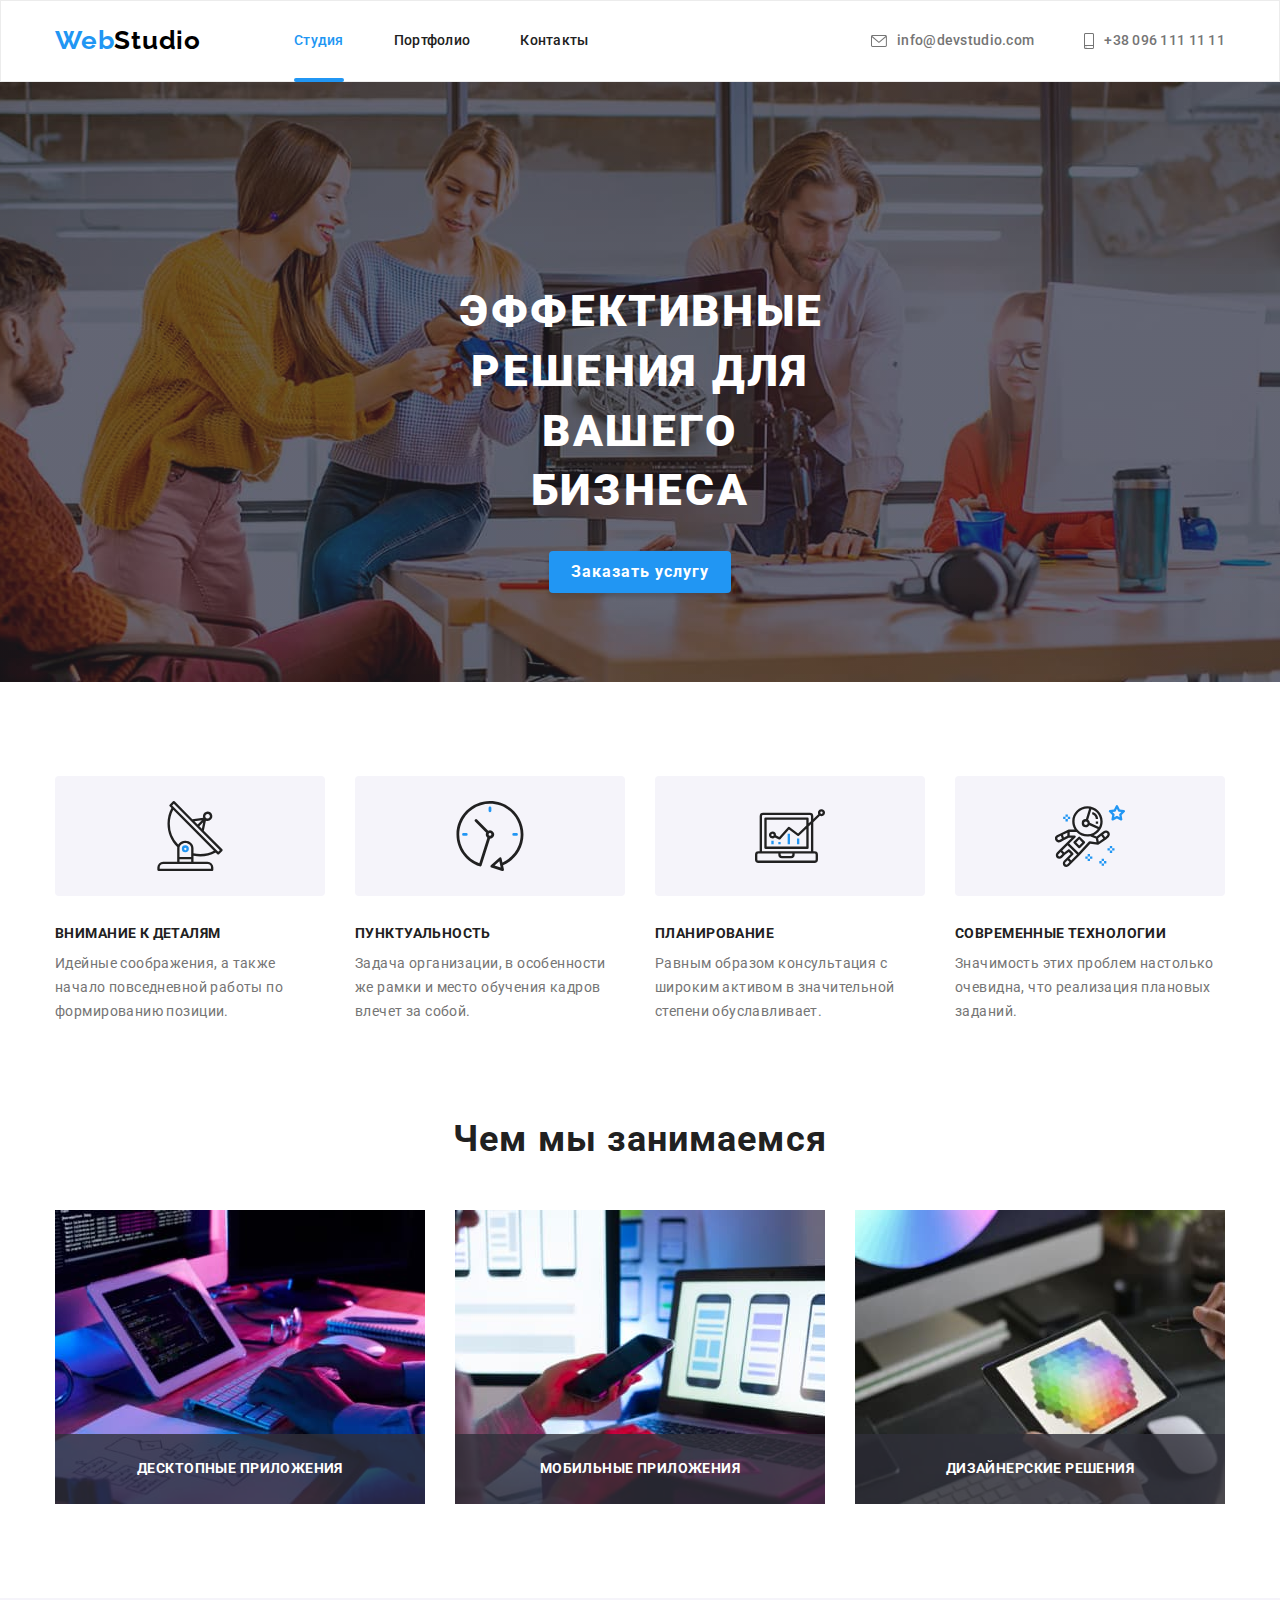
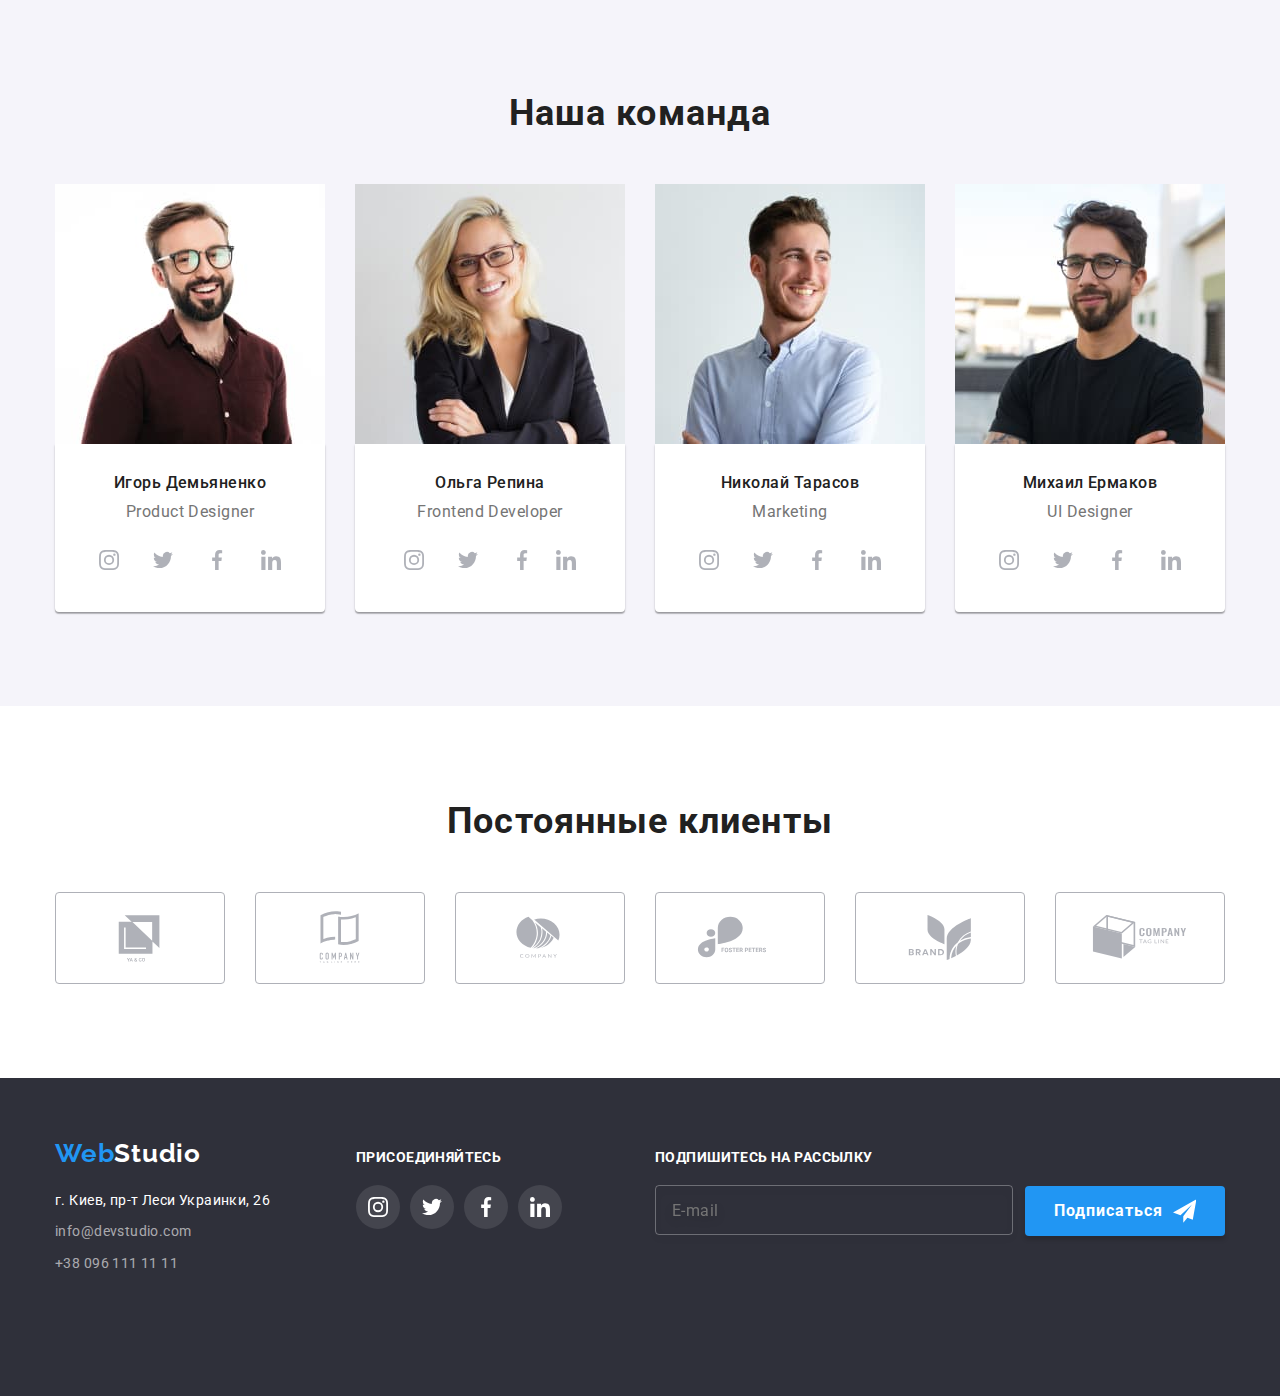
==== commit 4c2bfddd: "коррект mob menu и размера изобр" ====
--- a/index.html
+++ b/index.html
@@ -67,10 +67,10 @@
                             <li class="mob-contacts-list__item"><a href="mailto:info@devstudio.com" class="mob-contacts-list__link-mail">info@devstudio.com</a></li>
                         </ul>
                         <ul class="mob-social-list">
-                            <li class="mob-social-list__item"><a href="" class="mob-social-list__link"></a>Instagram</li>
-                            <li class="mob-social-list__item"><a href="" class="mob-social-list__link"></a>Twitter</li>
-                            <li class="mob-social-list__item"><a href="" class="mob-social-list__link"></a>Facebook</li>
-                            <li class="mob-social-list__item"><a href="" class="mob-social-list__link"></a>LinkedIn</li>
+                            <li class="mob-social-list__item"><a href="" class="mob-social-list__link">Instagram</a></li>
+                            <li class="mob-social-list__item"><a href="" class="mob-social-list__link">Twitter</a></li>
+                            <li class="mob-social-list__item"><a href="" class="mob-social-list__link">Facebook</a></li>
+                            <li class="mob-social-list__item"><a href="" class="mob-social-list__link">LinkedIn</a></li>
                         </ul>
                     </div>
                 </div>
--- a/css/main.min.css
+++ b/css/main.min.css
@@ -1 +1 @@
-:root{--first-title-color: #212121;--second-title-color: #ffffff;--first-text-color: #757575;--second-text-color: #ffffff;--accent-color: #2196f3;--first-bg-color: #ffffff;--second-bg-color: #2f303a;--accent-bg-color: #2196f3}a{text-decoration:none}p,h1,h2,h3,h4,h5,h6{margin:0}ul{margin:0;padding:0;list-style:none}img{display:block;min-width:100%}button{cursor:pointer}body{font-family:"Roboto",sans-serif;color:var(--first-text-color);background-color:var(--first-bg-color)}.container{width:100%;padding-left:15px;padding-right:15px;margin:0 auto}@media screen and (min-width: 480px){.container{width:480px}}@media screen and (min-width: 768px){.container{width:768px}}@media screen and (min-width: 1200px){.container{width:1200px}}.section{padding-top:60px;padding-bottom:60px}@media screen and (min-width: 1200px){.section{padding-top:94px;padding-bottom:94px}}.section--padding-top{padding-top:0}.section--background{background-color:#f5f4fa}.visually-hidden{position:absolute;white-space:nowrap;width:1px;height:1px;overflow:hidden;border:0;padding:0;clip:rect(0 0 0 0);clip-path:inset(50%);margin:-1px}.section__title{font-weight:700;font-size:28px;line-height:1.1785714286;text-align:center;letter-spacing:.03em;color:var(--first-title-color)}@media screen and (min-width: 1200px){.section__title{font-size:36px;line-height:1.1666666667}}.section__title--margin-bottom{margin-bottom:50px}.logo{font-family:Raleway;font-weight:700;font-size:24px;line-height:1.1666666667;letter-spacing:.03em;color:var(--accent-color);display:block}@media screen and (min-width: 1200px){.logo{font-size:26px;line-height:1.1923076923}}.navigation__logo{padding-top:16px;padding-bottom:16px}@media screen and (min-width: 768px){.navigation__logo{padding-top:26px;padding-bottom:26px;margin-right:88px}}@media screen and (min-width: 1200px){.navigation__logo{padding-top:24px;padding-bottom:25px;margin-right:93px}}.logo__black{color:#000}.logo__white{color:#fff}.social{display:flex;justify-content:center;align-items:center}.social__link{display:flex;justify-content:center;align-items:center;width:44px;height:44px;border-radius:50%;color:#afb1b8;transition:background-color 250ms cubic-bezier(0.4, 0, 0.2, 1)}.social__link:hover,.social__link:focus{background-color:var(--accent-bg-color);color:var(--second-text-color)}.social__link--secondary-color{background-color:rgba(255,255,255,.1);color:var(--second-text-color);transition:background-color 250ms cubic-bezier(0.4, 0, 0.2, 1)}.social__link:hover .social__link--secondary-color,.social__link:focus .social__link--secondary-color{background-color:var(--accent-bg-color)}.social__icon{fill:currentColor;transition:fill 250ms cubic-bezier(0.4, 0, 0.2, 1),color 250ms cubic-bezier(0.4, 0, 0.2, 1)}.social__item:not(:first-child){margin-left:10px}.application__text{font-weight:700;font-size:14px;line-height:1.14;letter-spacing:.03em;text-transform:uppercase;color:var(--second-text-color);margin-bottom:20px}.footer-form{display:flex;justify-content:center;align-items:center;flex-wrap:wrap}@media screen and (max-width: 1199px){.footer-form{flex-direction:column}}@media screen and (min-width: 1200px){.footer-form{justify-content:space-around;align-items:baseline}}.user-mail-footer{font-size:16px;line-height:1.25;display:flex;justify-content:center;align-items:center;letter-spacing:.03em;color:rgba(255,255,255,.6);background-color:transparent;width:450px;height:50px;padding-left:16px;padding-right:16px;border:1px solid rgba(255,255,255,.3);filter:drop-shadow(0px 4px 4px rgba(0, 0, 0, 0.15));border-radius:4px;outline:none}@media screen and (max-width: 1199px){.user-mail-footer{margin-bottom:20px}}@media screen and (min-width: 1200px){.user-mail-footer{max-width:358px;margin-right:12px}}.footer-form__btn{min-width:200px;height:50px;display:flex;justify-content:center;align-items:center;background:var(--accent-bg-color);box-shadow:0px 4px 4px rgba(0,0,0,.15);border-radius:4px;border:none;padding:10px 29px;font-weight:700;font-size:16px;line-height:1.87;letter-spacing:.06em;color:var(--second-text-color);transition:background-color 250ms cubic-bezier(0.4, 0, 0.2, 1)}.footer-form__btn:hover,.footer-form__btn:focus{background-color:#188ce8}.footer-form__icon{width:24px;height:24px;fill:var(--second-text-color);margin-left:10px}.backdrop{position:fixed;top:0;left:0;width:100%;height:100%;background-color:rgba(0,0,0,.2);opacity:1;transition:opacity 250ms cubic-bezier(0.4, 0, 0.2, 1)}.is-hidden{opacity:0;pointer-events:none;visibility:hidden}.backdrop.is-hidden .modal{transform:translate(-50%, -50%) scale(0.7)}.modal{position:absolute;width:100%;min-height:609px;top:50%;left:50%;transform:translate(-50%, -50%) scale(1);transition:transform 250ms cubic-bezier(0.4, 0, 0.2, 1);background-color:var(--first-bg-color);box-shadow:0px 1px 3px rgba(0,0,0,.12),0px 1px 1px rgba(0,0,0,.14),0px 2px 1px rgba(0,0,0,.2);border-radius:4px;visibility:visible;padding:40px}@media screen and (min-width: 480px){.modal{width:450px}}@media screen and (min-width: 1200px){.modal{width:528px;min-height:581px}}.modal__close-btn{display:flex;justify-content:center;align-items:center;width:30px;height:30px;border-radius:50%;background-color:var(--first-bg-color);border:1px solid rgba(0,0,0,.1);position:absolute;top:8px;right:8px;transition:fill 250ms cubic-bezier(0.4, 0, 0.2, 1)}.modal__close-btn:hover,.modal__close-btn:focus{fill:var(--accent-color)}.modal__title{font-weight:700;font-size:20px;line-height:1.15;text-align:center;letter-spacing:.03em;color:var(--first-title-color);margin-bottom:12px}@media screen and (min-width: 1200px){.modal__title{line-height:1.5}}.modal__field{margin-bottom:10px}.modal__label{font-weight:400;font-size:12px;line-height:1.16;letter-spacing:.01em;color:var(--first-text-color);display:block;margin-bottom:4px}.modal__input-wrap{position:relative}.modal__input{width:100%;height:40px;border:1px solid rgba(33,33,33,.2);outline:none;border-radius:4px;padding-left:42px;padding-right:42px;transition:border-color 250ms cubic-bezier(0.4, 0, 0.2, 1)}.modal__input:focus,.modal__input:hover{border-color:var(--accent-color);cursor:pointer}.modal__icon{position:absolute;left:12px;top:50%;transform:translateY(-50%);transition:fill 250ms cubic-bezier(0.4, 0, 0.2, 1)}.modal__input:focus+.modal__icon,.modal__input:hover+.modal__icon{fill:var(--accent-color)}.modal__user-comment{width:100%;height:120px;border:1px solid rgba(33,33,33,.2);border-radius:4px;padding:12px 16px;margin-bottom:20px;outline:none;resize:none;transition:border-color 250ms cubic-bezier(0.4, 0, 0.2, 1)}.modal__user-comment:focus,.modal__user-comment:hover{border-color:var(--accent-color);cursor:pointer}.modal__user-comment::placeholder{font-size:12px;line-height:1.16;letter-spacing:.01em;color:rgba(117,117,117,.5)}.modal__field-check{margin-bottom:30px}.modal__check-text{font-size:12px;line-height:1.1666666667;letter-spacing:.03em;color:var(--first-text-color);display:flex;align-items:center;justify-content:center}@media screen and (min-width: 1200px){.modal__check-text{font-size:14px;line-height:1.7142857143}}.modal__check-text span{width:16px;height:15px;border:2px solid var(--first-title-color);border-radius:2px;margin-right:8px;display:flex;justify-content:center;align-items:center}.modal__check-icon{fill:transparent}.modal__check:checked+.modal__check-text>span{background-color:var(--accent-bg-color);border:none}.modal__check:checked+.modal__check-text svg{fill:var(--second-text-color)}.modal__link{text-decoration-line:underline;color:var(--accent-color);margin-left:5px}.modal__form-btn{display:flex;justify-content:center}.modal__sumbit-btn{font-weight:700;font-size:16px;line-height:1.87;display:flex;align-items:center;text-align:center;letter-spacing:.06em;color:#fff;background:var(--accent-bg-color);box-shadow:0px 4px 4px rgba(0,0,0,.15);border-radius:4px;padding:10px 55px;border:none;transition:background-color 250ms cubic-bezier(0.4, 0, 0.2, 1)}.modal__sumbit-btn:hover,.modal__sumbit-btn:focus{background-color:#188ce8}.header{border:1px solid #ececec;background-color:var(--first-bg-color);font-weight:500;font-size:14px;line-height:1.14;letter-spacing:.02em}.header__container{display:flex;align-items:center}.navigation{display:flex;align-items:center}.page-nav{display:none}@media screen and (min-width: 768px){.page-nav{display:flex;justify-content:center;align-items:center;margin-left:auto}}.page-nav__item{position:relative}.page-nav__item:not(:first-child){margin-left:50px}.page-nav__link{display:block;padding-top:32px;padding-bottom:32px;color:var(--first-title-color);transition:color 250ms cubic-bezier(0.4, 0, 0.2, 1)}.page-nav__link:hover,.page-nav__link:focus{color:var(--accent-color)}.page-nav__link--current{color:var(--accent-color)}.page-nav__link--current::after{content:"";width:100%;height:4px;display:block;background:var(--accent-bg-color);border-radius:2px;position:absolute;bottom:-1px}.auth-nav{display:none;margin-left:auto}@media screen and (min-width: 768px)and (max-width: 1199px){.auth-nav{display:block}}@media screen and (min-width: 1200px){.auth-nav{display:flex;justify-content:center;align-items:center}}@media screen and (min-width: 768px)and (max-width: 1199px){.auth-nav__item:not(:first-child){margin-top:10px}}@media screen and (min-width: 1200px){.auth-nav__item:not(:first-child){margin-left:50px}}.auth-nav__link{color:var(--first-text-color);transition:color 250ms cubic-bezier(0.4, 0, 0.2, 1)}@media screen and (min-width: 1200px){.auth-nav__link{display:flex;justify-content:center;align-items:center;padding-top:32px;padding-bottom:32px}}.auth-nav__link:hover,.auth-nav__link:focus{color:var(--accent-color)}.auth-nav__icon{fill:currentColor;margin-right:10px}.menu-open-btn{display:block;margin-left:auto;width:40px;height:40px;border:none;background-color:transparent;transition:fill 250ms cubic-bezier(0.4, 0, 0.2, 1)}.menu-open-btn:hover,.menu-open-btn:focus{fill:var(--accent-color)}@media screen and (min-width: 768px){.menu-open-btn{display:none}}.mob-menu{position:fixed;z-index:1;background-color:#fff;width:100vw;height:100vh;top:0;left:0;padding:48px 40px;overflow:auto}.mob-menu.is-hidden .mob-menu-container{transform:translate(-50%, -50%) scale(0.7)}.mob-menu-container{height:100%;display:flex;flex-direction:column;justify-content:space-between;transition:transform 250ms cubic-bezier(0.4, 0, 0.2, 1)}.menu-close-btn{display:block;margin-left:auto;width:40px;height:40px;border:none;background-color:transparent;position:absolute;top:10px;right:15px;transition:fill 250ms cubic-bezier(0.4, 0, 0.2, 1)}.menu-close-btn:hover,.menu-close-btn:focus{fill:var(--accent-color)}@media screen and (min-width: 768px){.menu-close-btn{display:none}}.mob-menu-list__item:not(:last-child){margin-bottom:32px}.mob-menu-list__link{font-weight:500;font-size:40px;line-height:1.175;letter-spacing:.02em;text-align:center;color:var(--first-title-color);transition:color 250ms cubic-bezier(0.4, 0, 0.2, 1)}.mob-menu-list__link:hover,.mob-menu-list__link:focus{color:var(--accent-color)}.mob-menu-list__link--current{color:var(--accent-color)}.mob-contacts-list{margin-bottom:64px}.mob-contacts-list__item:not(:last-child){margin-bottom:32px}.mob-contacts-list__link-tel{font-weight:500;font-size:34px;line-height:1.1764705882;letter-spacing:.02em;color:var(--accent-color)}.mob-contacts-list__link-mail{font-weight:500;font-size:24px;line-height:1.1666666667;letter-spacing:.02em;color:var(--first-text-color);transition:color 250ms cubic-bezier(0.4, 0, 0.2, 1)}.mob-contacts-list__link-mail:hover,.mob-contacts-list__link-mail:focus{color:var(--accent-color)}.mob-social-list{display:flex}.mob-social-list__item:not(:last-child){margin-right:20px}.mob-social-list__item:not(:first-child)::before{content:"";display:block;position:relative;width:22px;height:0;left:-20px;border:1px solid rgba(33,33,33,.2);transform:rotate(90deg) translate(12px)}.mob-social-list__link{font-weight:500;font-size:18px;line-height:1.2222222222;letter-spacing:.02em;color:var(--accent-color)}.hero{min-width:480px;height:400px;margin-top:0;margin-right:auto;margin-left:auto;margin-bottom:0;background-image:linear-gradient(rgba(47, 48, 58, 0.4), rgba(47, 48, 58, 0.4)),url(../images/hero-img-mob.jpg);background-repeat:no-repeat;background-position:center;background-size:cover;text-align:center;padding-top:118px;padding-bottom:118px}@media(min-device-pixel-ratio: 2),(min-resolution: 192dpi),(min-resolution: 2dppx){.hero{background-image:linear-gradient(rgba(47, 48, 58, 0.4), rgba(47, 48, 58, 0.4)),url(../images/hero-img-mob-2x.jpg)}}@media screen and (min-width: 768px){.hero{min-width:768px;background-image:linear-gradient(rgba(47, 48, 58, 0.4), rgba(47, 48, 58, 0.4)),url(../images/hero-img-tab.jpg)}}@media screen and (min-width: 768px)and (min-device-pixel-ratio: 2),screen and (min-width: 768px)and (min-resolution: 192dpi),screen and (min-width: 768px)and (min-resolution: 2dppx){.hero{background-image:linear-gradient(rgba(47, 48, 58, 0.4), rgba(47, 48, 58, 0.4)),url(../images/hero-img-tab-2x.jpg)}}@media screen and (min-width: 1200px){.hero{max-width:1600px;height:600px;padding-top:200px;padding-bottom:200px;background-image:linear-gradient(rgba(47, 48, 58, 0.4), rgba(47, 48, 58, 0.4)),url(../images/hero-img.jpg)}}@media screen and (min-width: 1200px)and (min-device-pixel-ratio: 2),screen and (min-width: 1200px)and (min-resolution: 192dpi),screen and (min-width: 1200px)and (min-resolution: 2dppx){.hero{background-image:linear-gradient(rgba(47, 48, 58, 0.4), rgba(47, 48, 58, 0.4)),url(../images/hero-img-2x.jpg)}}.hero__title{width:360px;margin-left:auto;margin-right:auto;margin-bottom:30px;font-weight:900;font-size:26px;line-height:1.61;text-align:center;letter-spacing:.06em;text-transform:uppercase;color:var(--second-title-color)}@media screen and (min-width: 1200px){.hero__title{width:696px;font-size:44px;line-height:1.36}}.hero__btn{padding:6px 22px;border:transparent;box-sizing:border-box;box-shadow:0px 4px 4px rgba(0,0,0,.15);border-radius:4px;font-weight:700;font-size:16px;line-height:1.87;align-items:center;text-align:center;letter-spacing:.06em;color:var(--second-text-color);background-color:var(--accent-bg-color);transition:background-color 250ms cubic-bezier(0.4, 0, 0.2, 1)}.hero__btn:hover,.hero__btn:focus{background-color:#188ce8}@media screen and (min-width: 768px){.features{display:flex;flex-wrap:wrap;margin-left:-30px;margin-bottom:-30px}}.features__item{width:450px}.features__item:not(:last-child){margin-bottom:30px}@media screen and (min-width: 768px){.features__item{width:calc(50% - 30px);margin-left:30px}}@media screen and (min-width: 1200px){.features__item{width:270px;display:block}.features__item:not(:first-child){margin-left:30px}}.features__box{display:flex;justify-content:center;align-items:center;margin-bottom:30px;height:120px;background-color:#f5f4fa;border-radius:4px;color:currentColor}.features__title{margin-bottom:10px;font-weight:700;font-size:14px;line-height:1.14;letter-spacing:.03em;text-transform:uppercase;color:var(--first-title-color)}.features__text{font-size:14px;line-height:1.71;letter-spacing:.03em;color:var(--first-text-color)}@media screen and (max-width: 1200px){.services{display:none}}.services__list{display:flex;flex-wrap:wrap;margin-left:-30px;margin-bottom:-30px}.services__item{width:calc(33.3333333333% - 30px);height:auto;margin-left:30px;margin-bottom:30px}.services__img{position:relative}.services__title{font-weight:700;font-size:14px;line-height:1.14;text-align:center;letter-spacing:.03em;text-transform:uppercase;color:var(--second-title-color);background:rgba(47,48,58,.8);height:70px;width:100%;display:flex;justify-content:center;align-items:center;position:absolute;bottom:0;left:0}@media screen and (min-width: 768px){.team{display:flex;flex-wrap:wrap;margin-left:-30px;margin-bottom:-30px}}.team__item{width:450px}.team__item:not(:last-child){margin-bottom:30px}@media screen and (min-width: 768px){.team__item{width:calc(50% - 30px);margin-left:30px;margin-bottom:30px}}@media screen and (min-width: 1200px){.team__item{width:calc(25% - 30px)}}.team__title{margin-bottom:10px;font-weight:500;font-size:16px;line-height:1.18;text-align:center;letter-spacing:.03em;color:var(--first-title-color)}.team__member{padding-top:30px;padding-bottom:30px;background-color:var(--first-bg-color);box-shadow:0px 1px 3px rgba(0,0,0,.12),0px 1px 1px rgba(0,0,0,.14),0px 2px 1px rgba(0,0,0,.2);border-radius:0px 0px 4px 4px}.team__text{font-size:16px;line-height:1.18;text-align:center;letter-spacing:.03em;color:var(--first-text-color);margin-bottom:16px}.clients{display:flex;flex-wrap:wrap;margin-left:-30px;margin-bottom:-30px}.clients__item{width:calc(50% - 30px);margin-left:30px;margin-bottom:30px}@media screen and (min-width: 768px){.clients__item{width:calc(33.3333333333% - 30px)}}@media screen and (min-width: 1200px){.clients__item{width:calc(16.6666666667% - 30px)}}.clients__link{display:flex;justify-content:center;align-items:center;background-color:#fff;border:1px solid #afb1b8;border-radius:4px;color:#afb1b8;min-width:210px;height:92px;transition:border 250ms cubic-bezier(0.4, 0, 0.2, 1)}@media screen and (min-width: 768px){.clients__link{min-width:226px}}@media screen and (min-width: 1200px){.clients__link{min-width:170px}}.clients__link:focus,.clients__link:hover{color:var(--accent-color);border:1px solid var(--accent-color)}.clients__icon{fill:currentColor;transition:color 250ms cubic-bezier(0.4, 0, 0.2, 1)}.menu{display:flex;flex-wrap:wrap;justify-content:flex-start;align-content:flex-start}@media screen and (max-width: 768px){.menu{margin-right:-8px;margin-bottom:-15px}}@media screen and (min-width: 768px){.menu{justify-content:center;margin-bottom:30px}}@media screen and (min-width: 1200px){.menu{justify-content:center;margin-bottom:50px}}.menu__item:not(:last-child){margin-right:8px}@media screen and (max-width: 768px){.menu__item{margin-bottom:15px}}.menu__btn{padding:6px 22px;border-color:transparent;border-radius:4px;font-weight:500;font-size:16px;line-height:1.62;text-align:center;letter-spacing:.03em;color:var(--first-title-color);transition:color 250ms cubic-bezier(0.4, 0, 0.2, 1),background-color 250ms cubic-bezier(0.4, 0, 0.2, 1),box-shadow 250ms cubic-bezier(0.4, 0, 0.2, 1)}.menu__btn:hover,.menu__btn:focus{color:var(--second-text-color);background-color:var(--accent-bg-color);box-shadow:0px 3px 1px rgba(0,0,0,.1),0px 1px 2px rgba(0,0,0,.08),0px 2px 2px rgba(0,0,0,.12)}@media screen and (min-width: 768px){.project{display:flex;flex-wrap:wrap;margin-left:-30px;margin-bottom:-30px}}@media screen and (max-width: 768px){.project{margin-top:40px}}.project__item{width:450px}.project__item:not(:last-child){margin-bottom:30px}@media screen and (min-width: 768px){.project__item{width:calc(50% - 30px);margin-left:30px;margin-bottom:30px}}@media screen and (min-width: 1200px){.project__item{width:calc(33.3333333333% - 30px)}}.project__link{display:flex;flex-direction:column;height:100%;transition:box-shadow 250ms cubic-bezier(0.4, 0, 0.2, 1)}.project__link:focus,.project__link:hover{box-shadow:0px 1px 1px rgba(0,0,0,.12),0px 4px 4px rgba(0,0,0,.06),1px 4px 6px rgba(0,0,0,.16)}.project__box{position:relative;overflow:hidden}.project__box::before{content:"";background:rgba(33,150,243,.9);position:absolute;bottom:0;left:0;width:100%;height:100%;transform:translateY(101%);transition:transform 250ms cubic-bezier(0.4, 0, 0.2, 1)}.project__link:hover .project__box::before,.project__link:focus .project__box::before{transform:translateY(0)}.project__description{font-size:18px;line-height:1.55;letter-spacing:.03em;color:var(--second-text-color);display:flex;justify-content:center;align-items:center;position:absolute;bottom:0;left:0;width:100%;height:100%;padding:63px 24px;transform:translateY(101%);transition:transform 250ms cubic-bezier(0.4, 0, 0.2, 1)}.project__link:hover .project__description,.project__link:focus .project__description{transform:translateY(0)}.project__name{padding:20px 24px;border-left:1px solid #eee;border-right:1px solid #eee;border-bottom:1px solid #eee;flex-grow:1}.project__title{margin-bottom:4px;font-weight:700;font-size:18px;line-height:2;letter-spacing:.06em;text-transform:capitalize;color:var(--first-title-color)}.project__text{font-size:16px;line-height:1.87;letter-spacing:.03em;color:var(--first-text-color)}.footer{padding-top:60px;padding-bottom:60px;background-color:var(--second-bg-color)}@media screen and (max-width: 1199px){.footer__container{text-align:center}}@media screen and (min-width: 768px){.footer__container{display:flex;justify-content:center;align-items:baseline;flex-wrap:wrap}}.footer-contacts{margin-bottom:60px}@media screen and (min-width: 768px)and (max-width: 1199px){.footer-contacts{margin-right:165px}}@media screen and (min-width: 1200px){.footer-contacts{flex-grow:1}}.footer-contacts__logo{margin-bottom:20px}.contacts__item:not(:first-child){margin-top:8px}.contacts__link{font-style:normal;font-size:14px;line-height:1.71;letter-spacing:.03em;color:rgba(255,255,255,.6)}.contacts__link--white{color:var(--second-text-color)}.footer-social{margin-bottom:60px}@media screen and (min-width: 1200px){.footer-social{margin-left:70px;margin-right:93px}}.footer-social__text{font-weight:700;font-size:14px;line-height:1.14;letter-spacing:.03em;text-transform:uppercase;color:var(--second-text-color);margin-bottom:20px}/*# sourceMappingURL=main.min.css.map */+:root{--first-title-color: #212121;--second-title-color: #ffffff;--first-text-color: #757575;--second-text-color: #ffffff;--accent-color: #2196f3;--first-bg-color: #ffffff;--second-bg-color: #2f303a;--accent-bg-color: #2196f3}a{text-decoration:none}p,h1,h2,h3,h4,h5,h6{margin:0}ul{margin:0;padding:0;list-style:none}img{display:block;min-width:100%}button{cursor:pointer}body{font-family:"Roboto",sans-serif;color:var(--first-text-color);background-color:var(--first-bg-color)}.container{width:100%;padding-left:15px;padding-right:15px;margin:0 auto}@media screen and (min-width: 480px){.container{width:480px}}@media screen and (min-width: 768px){.container{width:768px}}@media screen and (min-width: 1200px){.container{width:1200px}}.section{padding-top:60px;padding-bottom:60px}@media screen and (min-width: 1200px){.section{padding-top:94px;padding-bottom:94px}}.section--padding-top{padding-top:0}.section--background{background-color:#f5f4fa}.visually-hidden{position:absolute;white-space:nowrap;width:1px;height:1px;overflow:hidden;border:0;padding:0;clip:rect(0 0 0 0);clip-path:inset(50%);margin:-1px}.section__title{font-weight:700;font-size:28px;line-height:1.1785714286;text-align:center;letter-spacing:.03em;color:var(--first-title-color)}@media screen and (min-width: 1200px){.section__title{font-size:36px;line-height:1.1666666667}}.section__title--margin-bottom{margin-bottom:50px}.logo{font-family:Raleway;font-weight:700;font-size:24px;line-height:1.1666666667;letter-spacing:.03em;color:var(--accent-color);display:block}@media screen and (min-width: 1200px){.logo{font-size:26px;line-height:1.1923076923}}.navigation__logo{padding-top:16px;padding-bottom:16px}@media screen and (min-width: 768px){.navigation__logo{padding-top:26px;padding-bottom:26px;margin-right:88px}}@media screen and (min-width: 1200px){.navigation__logo{padding-top:24px;padding-bottom:25px;margin-right:93px}}.logo__black{color:#000}.logo__white{color:#fff}.social{display:flex;justify-content:center;align-items:center}.social__link{display:flex;justify-content:center;align-items:center;width:44px;height:44px;border-radius:50%;color:#afb1b8;transition:background-color 250ms cubic-bezier(0.4, 0, 0.2, 1)}.social__link:hover,.social__link:focus{background-color:var(--accent-bg-color);color:var(--second-text-color)}.social__link--secondary-color{background-color:rgba(255,255,255,.1);color:var(--second-text-color);transition:background-color 250ms cubic-bezier(0.4, 0, 0.2, 1)}.social__link:hover .social__link--secondary-color,.social__link:focus .social__link--secondary-color{background-color:var(--accent-bg-color)}.social__icon{fill:currentColor;transition:fill 250ms cubic-bezier(0.4, 0, 0.2, 1),color 250ms cubic-bezier(0.4, 0, 0.2, 1)}.social__item:not(:first-child){margin-left:10px}.application__text{font-weight:700;font-size:14px;line-height:1.14;letter-spacing:.03em;text-transform:uppercase;color:var(--second-text-color);margin-bottom:20px}.footer-form{display:flex;justify-content:center;align-items:center;flex-wrap:wrap}@media screen and (max-width: 1199px){.footer-form{flex-direction:column}}@media screen and (min-width: 1200px){.footer-form{justify-content:space-around;align-items:baseline}}.user-mail-footer{font-size:16px;line-height:1.25;display:flex;justify-content:center;align-items:center;letter-spacing:.03em;color:rgba(255,255,255,.6);background-color:transparent;width:100%;height:50px;padding-left:16px;padding-right:16px;border:1px solid rgba(255,255,255,.3);filter:drop-shadow(0px 4px 4px rgba(0, 0, 0, 0.15));border-radius:4px;outline:none}@media screen and (max-width: 1199px){.user-mail-footer{margin-bottom:20px}}@media screen and (min-width: 768px){.user-mail-footer{width:450px}}@media screen and (min-width: 1200px){.user-mail-footer{max-width:358px;margin-right:12px}}.footer-form__btn{max-width:200px;height:50px;display:flex;justify-content:center;align-items:center;background:var(--accent-bg-color);box-shadow:0px 4px 4px rgba(0,0,0,.15);border-radius:4px;border:none;padding:10px 29px;font-weight:700;font-size:16px;line-height:1.87;letter-spacing:.06em;color:var(--second-text-color);transition:background-color 250ms cubic-bezier(0.4, 0, 0.2, 1)}.footer-form__btn:hover,.footer-form__btn:focus{background-color:#188ce8}.footer-form__icon{width:24px;height:24px;fill:var(--second-text-color);margin-left:10px}.backdrop{position:fixed;top:0;left:0;width:100%;height:100%;background-color:rgba(0,0,0,.2);opacity:1;transition:opacity 250ms cubic-bezier(0.4, 0, 0.2, 1)}.is-hidden{opacity:0;pointer-events:none;visibility:hidden}.backdrop.is-hidden .modal{transform:translate(-50%, -50%) scale(0.7)}.modal{position:absolute;width:100%;min-height:609px;top:50%;left:50%;transform:translate(-50%, -50%) scale(1);transition:transform 250ms cubic-bezier(0.4, 0, 0.2, 1);background-color:var(--first-bg-color);box-shadow:0px 1px 3px rgba(0,0,0,.12),0px 1px 1px rgba(0,0,0,.14),0px 2px 1px rgba(0,0,0,.2);border-radius:4px;visibility:visible;padding:40px}@media screen and (min-width: 480px){.modal{width:450px}}@media screen and (min-width: 1200px){.modal{width:528px;min-height:581px}}.modal__close-btn{display:flex;justify-content:center;align-items:center;width:30px;height:30px;border-radius:50%;background-color:var(--first-bg-color);border:1px solid rgba(0,0,0,.1);position:absolute;top:8px;right:8px;transition:fill 250ms cubic-bezier(0.4, 0, 0.2, 1)}.modal__close-btn:hover,.modal__close-btn:focus{fill:var(--accent-color)}.modal__title{font-weight:700;font-size:20px;line-height:1.15;text-align:center;letter-spacing:.03em;color:var(--first-title-color);margin-bottom:12px}@media screen and (min-width: 1200px){.modal__title{line-height:1.5}}.modal__field{margin-bottom:10px}.modal__label{font-weight:400;font-size:12px;line-height:1.16;letter-spacing:.01em;color:var(--first-text-color);display:block;margin-bottom:4px}.modal__input-wrap{position:relative}.modal__input{width:100%;height:40px;border:1px solid rgba(33,33,33,.2);outline:none;border-radius:4px;padding-left:42px;padding-right:42px;transition:border-color 250ms cubic-bezier(0.4, 0, 0.2, 1)}.modal__input:focus,.modal__input:hover{border-color:var(--accent-color);cursor:pointer}.modal__icon{position:absolute;left:12px;top:50%;transform:translateY(-50%);transition:fill 250ms cubic-bezier(0.4, 0, 0.2, 1)}.modal__input:focus+.modal__icon,.modal__input:hover+.modal__icon{fill:var(--accent-color)}.modal__user-comment{width:100%;height:120px;border:1px solid rgba(33,33,33,.2);border-radius:4px;padding:12px 16px;margin-bottom:20px;outline:none;resize:none;transition:border-color 250ms cubic-bezier(0.4, 0, 0.2, 1)}.modal__user-comment:focus,.modal__user-comment:hover{border-color:var(--accent-color);cursor:pointer}.modal__user-comment::placeholder{font-size:12px;line-height:1.16;letter-spacing:.01em;color:rgba(117,117,117,.5)}.modal__field-check{margin-bottom:30px}.modal__check-text{font-size:12px;line-height:1.1666666667;letter-spacing:.03em;color:var(--first-text-color);display:flex;align-items:center;justify-content:center}@media screen and (min-width: 1200px){.modal__check-text{font-size:14px;line-height:1.7142857143}}.modal__check-text span{width:16px;height:15px;border:2px solid var(--first-title-color);border-radius:2px;margin-right:8px;display:flex;justify-content:center;align-items:center}.modal__check-icon{fill:transparent}.modal__check:checked+.modal__check-text>span{background-color:var(--accent-bg-color);border:none}.modal__check:checked+.modal__check-text svg{fill:var(--second-text-color)}.modal__link{text-decoration-line:underline;color:var(--accent-color);margin-left:5px}.modal__form-btn{display:flex;justify-content:center}.modal__sumbit-btn{font-weight:700;font-size:16px;line-height:1.87;display:flex;align-items:center;text-align:center;letter-spacing:.06em;color:#fff;background:var(--accent-bg-color);box-shadow:0px 4px 4px rgba(0,0,0,.15);border-radius:4px;padding:10px 55px;border:none;transition:background-color 250ms cubic-bezier(0.4, 0, 0.2, 1)}.modal__sumbit-btn:hover,.modal__sumbit-btn:focus{background-color:#188ce8}.header{border:1px solid #ececec;background-color:var(--first-bg-color);font-weight:500;font-size:14px;line-height:1.14;letter-spacing:.02em}.header__container{display:flex;align-items:center}.navigation{display:flex;align-items:center}.page-nav{display:none}@media screen and (min-width: 768px){.page-nav{display:flex;justify-content:center;align-items:center;margin-left:auto}}.page-nav__item{position:relative}.page-nav__item:not(:first-child){margin-left:50px}.page-nav__link{display:block;padding-top:32px;padding-bottom:32px;color:var(--first-title-color);transition:color 250ms cubic-bezier(0.4, 0, 0.2, 1)}.page-nav__link:hover,.page-nav__link:focus{color:var(--accent-color)}.page-nav__link--current{color:var(--accent-color)}.page-nav__link--current::after{content:"";width:100%;height:4px;display:block;background:var(--accent-bg-color);border-radius:2px;position:absolute;bottom:-1px}.auth-nav{display:none;margin-left:auto}@media screen and (min-width: 768px)and (max-width: 1199px){.auth-nav{display:block}}@media screen and (min-width: 1200px){.auth-nav{display:flex;justify-content:center;align-items:center}}@media screen and (min-width: 768px)and (max-width: 1199px){.auth-nav__item:not(:first-child){margin-top:10px}}@media screen and (min-width: 1200px){.auth-nav__item:not(:first-child){margin-left:50px}}.auth-nav__link{color:var(--first-text-color);transition:color 250ms cubic-bezier(0.4, 0, 0.2, 1)}@media screen and (min-width: 1200px){.auth-nav__link{display:flex;justify-content:center;align-items:center;padding-top:32px;padding-bottom:32px}}.auth-nav__link:hover,.auth-nav__link:focus{color:var(--accent-color)}.auth-nav__icon{fill:currentColor;margin-right:10px}.menu-open-btn{display:block;margin-left:auto;width:40px;height:40px;border:none;background-color:transparent;transition:fill 250ms cubic-bezier(0.4, 0, 0.2, 1)}.menu-open-btn:hover,.menu-open-btn:focus{fill:var(--accent-color)}@media screen and (min-width: 768px){.menu-open-btn{display:none}}.mob-menu{position:fixed;z-index:1;background-color:#fff;width:100vw;height:100vh;top:0;left:0;padding:48px 40px;overflow:auto}.mob-menu.is-hidden .mob-menu-container{transform:translate(-50%, -50%) scale(0.7)}.mob-menu-container{height:100%;display:flex;flex-direction:column;justify-content:space-between;transition:transform 250ms cubic-bezier(0.4, 0, 0.2, 1)}.menu-close-btn{display:block;margin-left:auto;width:40px;height:40px;border:none;background-color:transparent;position:absolute;top:10px;right:15px;transition:fill 250ms cubic-bezier(0.4, 0, 0.2, 1)}.menu-close-btn:hover,.menu-close-btn:focus{fill:var(--accent-color)}@media screen and (min-width: 768px){.menu-close-btn{display:none}}.mob-menu-list__item:not(:last-child){margin-bottom:32px}.mob-menu-list__link{font-weight:500;font-size:40px;line-height:1.175;letter-spacing:.02em;text-align:center;color:var(--first-title-color);transition:color 250ms cubic-bezier(0.4, 0, 0.2, 1)}.mob-menu-list__link:hover,.mob-menu-list__link:focus{color:var(--accent-color)}.mob-menu-list__link--current{color:var(--accent-color)}.mob-contacts-list{margin-bottom:64px}.mob-contacts-list__item:not(:last-child){margin-bottom:32px}.mob-contacts-list__link-tel{font-weight:500;font-size:34px;line-height:1.1764705882;letter-spacing:.02em;color:var(--accent-color)}.mob-contacts-list__link-mail{font-weight:500;font-size:24px;line-height:1.1666666667;letter-spacing:.02em;color:var(--first-text-color);transition:color 250ms cubic-bezier(0.4, 0, 0.2, 1)}.mob-contacts-list__link-mail:hover,.mob-contacts-list__link-mail:focus{color:var(--accent-color)}.mob-social-list{display:flex;align-items:center}.mob-social-list__item:not(:last-child){margin-right:20px}.mob-social-list__item:not(:first-child)::before{content:"";display:block;position:relative;width:22px;height:0;left:-20px;border:1px solid rgba(33,33,33,.2);transform:rotate(90deg) translate(12px)}.mob-social-list__link{font-weight:500;font-size:18px;line-height:1.2222222222;letter-spacing:.02em;color:var(--accent-color)}.hero{max-width:480px;height:400px;margin-top:0;margin-right:auto;margin-left:auto;margin-bottom:0;background-image:linear-gradient(rgba(47, 48, 58, 0.4), rgba(47, 48, 58, 0.4)),url(../images/hero-img-mob.jpg);background-repeat:no-repeat;background-position:center;background-size:cover;text-align:center;padding-top:118px;padding-bottom:118px}@media(min-device-pixel-ratio: 2),(min-resolution: 192dpi),(min-resolution: 2dppx){.hero{background-image:linear-gradient(rgba(47, 48, 58, 0.4), rgba(47, 48, 58, 0.4)),url(../images/hero-img-mob-2x.jpg)}}@media screen and (min-width: 768px){.hero{min-width:768px;background-image:linear-gradient(rgba(47, 48, 58, 0.4), rgba(47, 48, 58, 0.4)),url(../images/hero-img-tab.jpg)}}@media screen and (min-width: 768px)and (min-device-pixel-ratio: 2),screen and (min-width: 768px)and (min-resolution: 192dpi),screen and (min-width: 768px)and (min-resolution: 2dppx){.hero{background-image:linear-gradient(rgba(47, 48, 58, 0.4), rgba(47, 48, 58, 0.4)),url(../images/hero-img-tab-2x.jpg)}}@media screen and (min-width: 1200px){.hero{max-width:1600px;height:600px;padding-top:200px;padding-bottom:200px;background-image:linear-gradient(rgba(47, 48, 58, 0.4), rgba(47, 48, 58, 0.4)),url(../images/hero-img.jpg)}}@media screen and (min-width: 1200px)and (min-device-pixel-ratio: 2),screen and (min-width: 1200px)and (min-resolution: 192dpi),screen and (min-width: 1200px)and (min-resolution: 2dppx){.hero{background-image:linear-gradient(rgba(47, 48, 58, 0.4), rgba(47, 48, 58, 0.4)),url(../images/hero-img-2x.jpg)}}.hero__title{max-width:360px;margin-left:auto;margin-right:auto;margin-bottom:30px;font-weight:900;font-size:26px;line-height:1.61;text-align:center;letter-spacing:.06em;text-transform:uppercase;color:var(--second-title-color)}@media screen and (min-width: 1200px){.hero__title{width:696px;font-size:44px;line-height:1.36}}.hero__btn{padding:6px 22px;border:transparent;box-sizing:border-box;box-shadow:0px 4px 4px rgba(0,0,0,.15);border-radius:4px;font-weight:700;font-size:16px;line-height:1.87;align-items:center;text-align:center;letter-spacing:.06em;color:var(--second-text-color);background-color:var(--accent-bg-color);transition:background-color 250ms cubic-bezier(0.4, 0, 0.2, 1)}.hero__btn:hover,.hero__btn:focus{background-color:#188ce8}@media screen and (min-width: 768px){.features{display:flex;flex-wrap:wrap;margin-left:-30px;margin-bottom:-30px}}.features__item{max-width:450px}.features__item:not(:last-child){margin-bottom:30px}@media screen and (min-width: 768px){.features__item{width:calc(50% - 30px);margin-left:30px}}@media screen and (min-width: 1200px){.features__item{width:270px;display:block}.features__item:not(:first-child){margin-left:30px}}.features__box{display:flex;justify-content:center;align-items:center;margin-bottom:30px;height:120px;background-color:#f5f4fa;border-radius:4px;color:currentColor}.features__title{margin-bottom:10px;font-weight:700;font-size:14px;line-height:1.14;letter-spacing:.03em;text-transform:uppercase;color:var(--first-title-color)}.features__text{font-size:14px;line-height:1.71;letter-spacing:.03em;color:var(--first-text-color)}@media screen and (max-width: 1200px){.services{display:none}}.services__list{display:flex;flex-wrap:wrap;margin-left:-30px;margin-bottom:-30px}.services__item{width:calc(33.3333333333% - 30px);height:auto;margin-left:30px;margin-bottom:30px}.services__img{position:relative}.services__title{font-weight:700;font-size:14px;line-height:1.14;text-align:center;letter-spacing:.03em;text-transform:uppercase;color:var(--second-title-color);background:rgba(47,48,58,.8);height:70px;width:100%;display:flex;justify-content:center;align-items:center;position:absolute;bottom:0;left:0}@media screen and (min-width: 768px){.team{display:flex;flex-wrap:wrap;margin-left:-30px;margin-bottom:-30px}}.team__item{max-width:450px}.team__item:not(:last-child){margin-bottom:30px}@media screen and (min-width: 768px){.team__item{width:calc(50% - 30px);margin-left:30px;margin-bottom:30px}}@media screen and (min-width: 1200px){.team__item{width:calc(25% - 30px)}}.team__title{margin-bottom:10px;font-weight:500;font-size:16px;line-height:1.18;text-align:center;letter-spacing:.03em;color:var(--first-title-color)}.team__member{padding-top:30px;padding-bottom:24px;background-color:var(--first-bg-color);box-shadow:0px 1px 3px rgba(0,0,0,.12),0px 1px 1px rgba(0,0,0,.14),0px 2px 1px rgba(0,0,0,.2);border-radius:0px 0px 4px 4px}@media screen and (min-width: 1200px){.team__member{padding-bottom:30px}}.team__text{font-size:16px;line-height:1.18;text-align:center;letter-spacing:.03em;color:var(--first-text-color);margin-bottom:16px}.clients{display:flex;flex-wrap:wrap;margin-left:-30px;margin-bottom:-30px}.clients__item{width:calc(50% - 30px);margin-left:30px;margin-bottom:30px}@media screen and (min-width: 768px){.clients__item{width:calc(33.3333333333% - 30px)}}@media screen and (min-width: 1200px){.clients__item{width:calc(16.6666666667% - 30px)}}.clients__link{display:flex;justify-content:center;align-items:center;background-color:#fff;border:1px solid #afb1b8;border-radius:4px;color:#afb1b8;max-width:210px;height:92px;transition:border 250ms cubic-bezier(0.4, 0, 0.2, 1)}@media screen and (min-width: 768px){.clients__link{min-width:226px}}@media screen and (min-width: 1200px){.clients__link{min-width:170px}}.clients__link:focus,.clients__link:hover{color:var(--accent-color);border:1px solid var(--accent-color)}.clients__icon{fill:currentColor;transition:color 250ms cubic-bezier(0.4, 0, 0.2, 1)}.menu{display:flex;flex-wrap:wrap;justify-content:flex-start;align-content:flex-start}@media screen and (max-width: 768px){.menu{margin-right:-8px;margin-bottom:-15px}}@media screen and (min-width: 768px){.menu{justify-content:center;margin-bottom:30px}}@media screen and (min-width: 1200px){.menu{justify-content:center;margin-bottom:50px}}.menu__item:not(:last-child){margin-right:8px}@media screen and (max-width: 768px){.menu__item{margin-bottom:15px}}.menu__btn{padding:6px 22px;border-color:transparent;border-radius:4px;font-weight:500;font-size:16px;line-height:1.62;text-align:center;letter-spacing:.03em;color:var(--first-title-color);transition:color 250ms cubic-bezier(0.4, 0, 0.2, 1),background-color 250ms cubic-bezier(0.4, 0, 0.2, 1),box-shadow 250ms cubic-bezier(0.4, 0, 0.2, 1)}.menu__btn:hover,.menu__btn:focus{color:var(--second-text-color);background-color:var(--accent-bg-color);box-shadow:0px 3px 1px rgba(0,0,0,.1),0px 1px 2px rgba(0,0,0,.08),0px 2px 2px rgba(0,0,0,.12)}@media screen and (min-width: 768px){.project{display:flex;flex-wrap:wrap;margin-left:-30px;margin-bottom:-30px}}@media screen and (max-width: 768px){.project{margin-top:40px}}.project__item{max-width:450px}.project__item:not(:last-child){margin-bottom:30px}@media screen and (min-width: 768px){.project__item{width:calc(50% - 30px);margin-left:30px;margin-bottom:30px}}@media screen and (min-width: 1200px){.project__item{width:calc(33.3333333333% - 30px)}}.project__link{display:flex;flex-direction:column;height:100%;transition:box-shadow 250ms cubic-bezier(0.4, 0, 0.2, 1)}.project__link:focus,.project__link:hover{box-shadow:0px 1px 1px rgba(0,0,0,.12),0px 4px 4px rgba(0,0,0,.06),1px 4px 6px rgba(0,0,0,.16)}.project__box{position:relative;overflow:hidden}.project__box::before{content:"";background:rgba(33,150,243,.9);position:absolute;bottom:0;left:0;width:100%;height:100%;transform:translateY(101%);transition:transform 250ms cubic-bezier(0.4, 0, 0.2, 1)}.project__link:hover .project__box::before,.project__link:focus .project__box::before{transform:translateY(0)}.project__description{font-size:18px;line-height:1.55;letter-spacing:.03em;color:var(--second-text-color);display:flex;justify-content:center;align-items:center;position:absolute;bottom:0;left:0;width:100%;height:100%;padding:63px 24px;transform:translateY(101%);transition:transform 250ms cubic-bezier(0.4, 0, 0.2, 1)}.project__link:hover .project__description,.project__link:focus .project__description{transform:translateY(0)}.project__name{padding:20px 24px;border-left:1px solid #eee;border-right:1px solid #eee;border-bottom:1px solid #eee;flex-grow:1}.project__title{margin-bottom:4px;font-weight:700;font-size:18px;line-height:2;letter-spacing:.06em;text-transform:capitalize;color:var(--first-title-color)}.project__text{font-size:16px;line-height:1.87;letter-spacing:.03em;color:var(--first-text-color)}.footer{padding-top:60px;padding-bottom:60px;background-color:var(--second-bg-color)}@media screen and (max-width: 1199px){.footer__container{text-align:center}}@media screen and (min-width: 768px){.footer__container{display:flex;justify-content:center;align-items:baseline;flex-wrap:wrap}}.footer-contacts{margin-bottom:60px}@media screen and (min-width: 768px)and (max-width: 1199px){.footer-contacts{margin-right:165px}}@media screen and (min-width: 1200px){.footer-contacts{flex-grow:1}}.footer-contacts__logo{margin-bottom:20px}.contacts__item:not(:first-child){margin-top:8px}.contacts__link{font-style:normal;font-size:14px;line-height:1.71;letter-spacing:.03em;color:rgba(255,255,255,.6)}.contacts__link--white{color:var(--second-text-color)}.footer-social{margin-bottom:60px}@media screen and (min-width: 1200px){.footer-social{margin-left:70px;margin-right:93px}}.footer-social__text{font-weight:700;font-size:14px;line-height:1.14;letter-spacing:.03em;text-transform:uppercase;color:var(--second-text-color);margin-bottom:20px}/*# sourceMappingURL=main.min.css.map */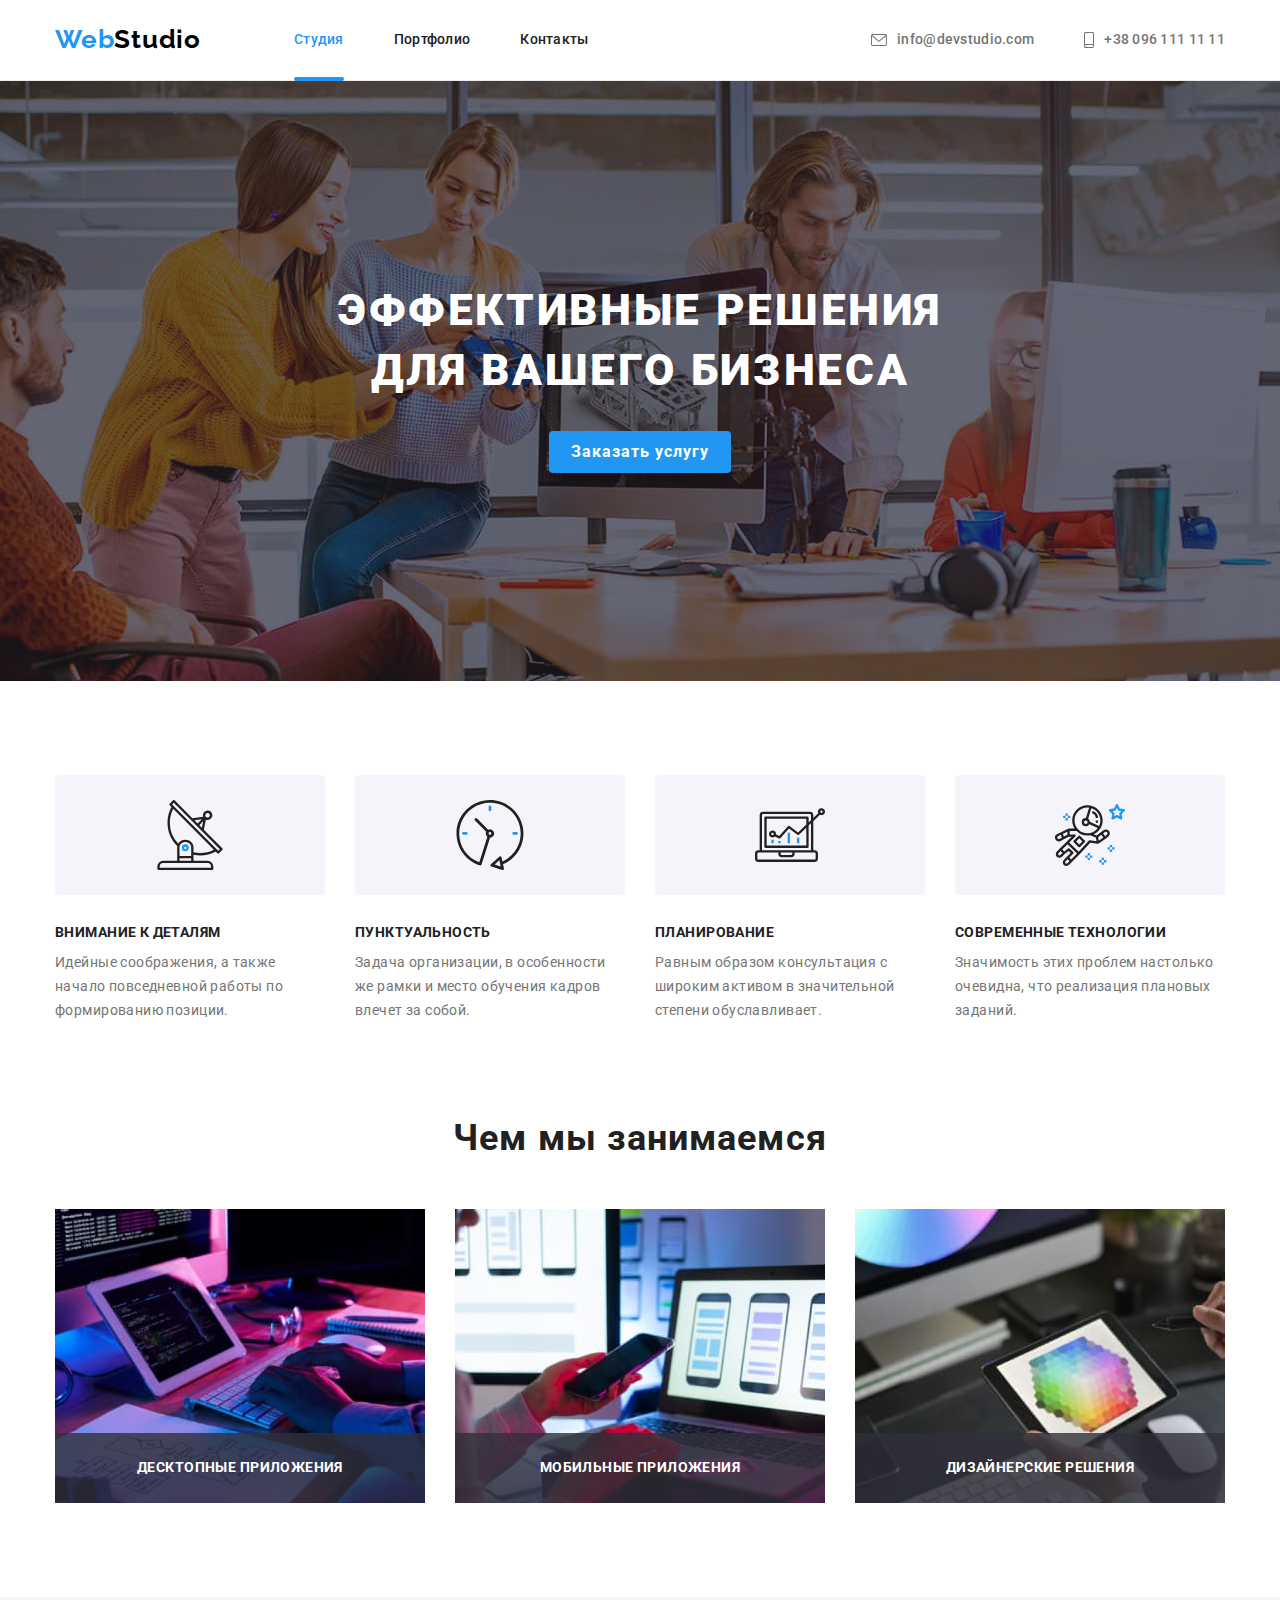
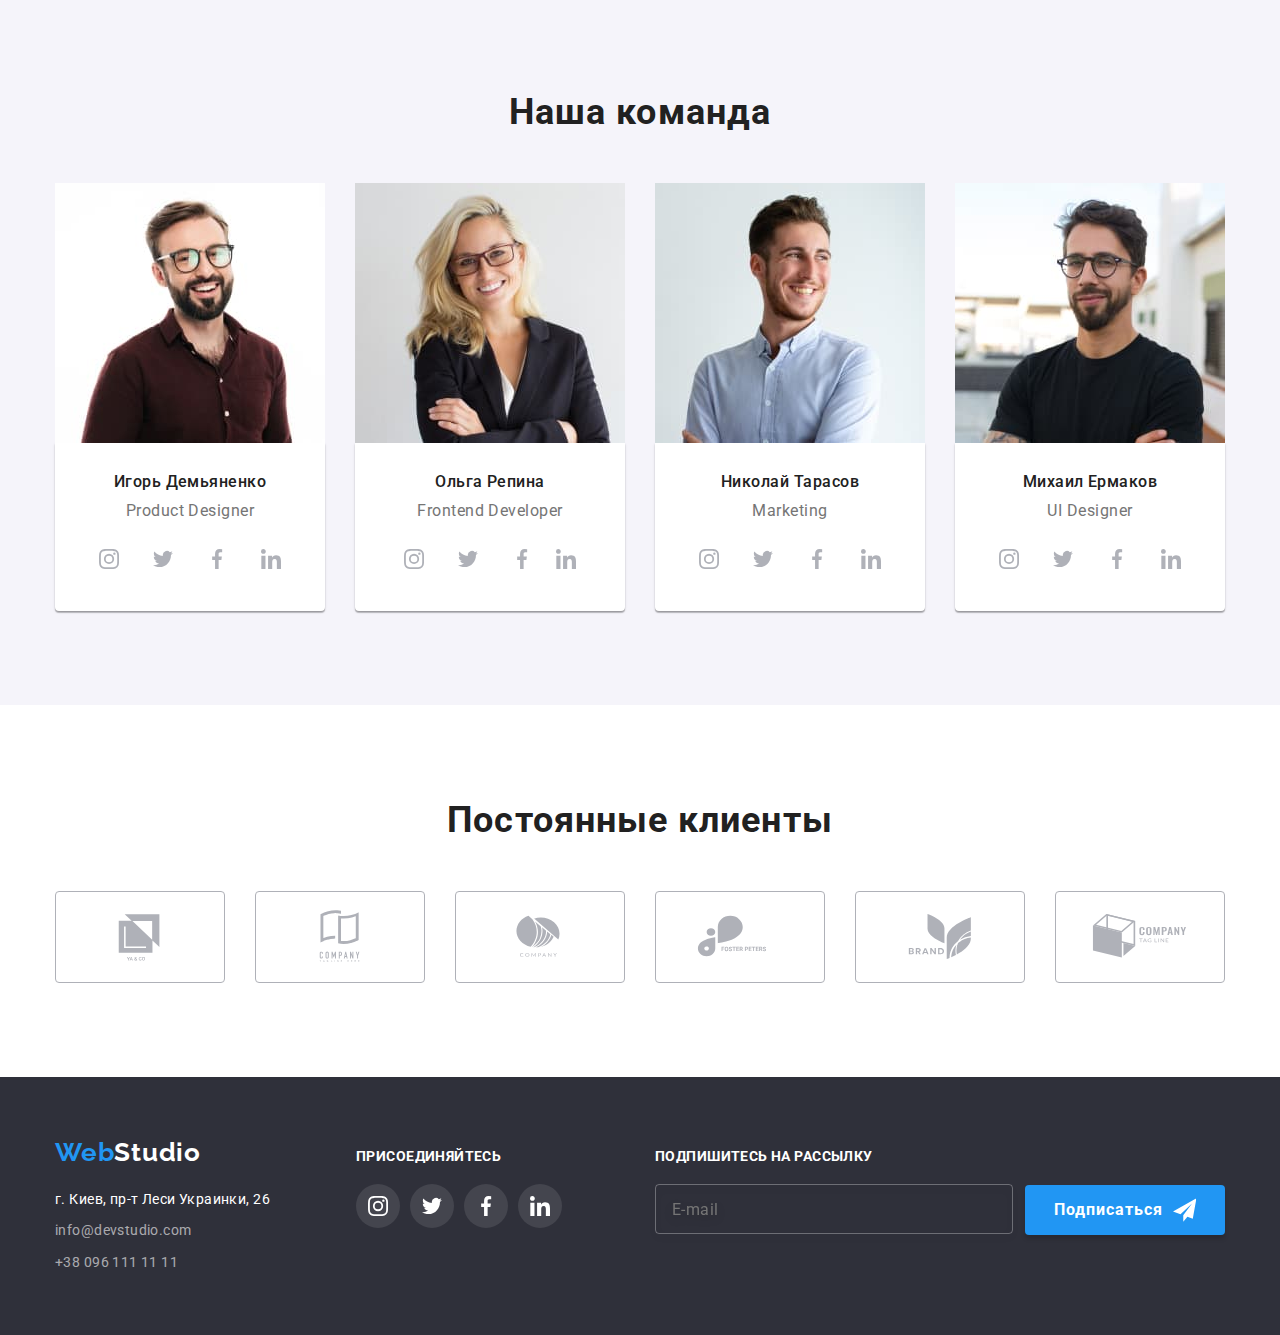
==== commit f17c4dda: "коррект по ОС от ментора" ====
--- a/index.html
+++ b/index.html
@@ -193,7 +193,7 @@
                                 <source 
                                     srcset="./images/our-team/img-team-mob-1.jpg 1x, 
                                     ./images/our-team/img-team-mob-1-2x.jpg 2x" 
-                                    media="(min-width: 480px)"
+                                    media="(max-width: 767px)"
                                 />
                                 <img src="./images/our-team/img-team-1.jpg" alt="Дизайнер1">
                             </picture>
@@ -247,7 +247,7 @@
                                 <source 
                                     srcset="./images/our-team/img-team-mob-2.jpg 1x, 
                                     ./images/our-team/img-team-mob-2-2x.jpg 2x" 
-                                    media="(min-width: 480px)"
+                                    media="(max-width: 767px)"
                                 />
                                 <img src="./images/our-team/img-team-2.jpg" alt="Фронтент-разработчик">
                             </picture>
@@ -301,7 +301,7 @@
                                 <source 
                                     srcset="./images/our-team/img-team-mob-3.jpg 1x, 
                                     ./images/our-team/img-team-mob-3-2x.jpg 2x" 
-                                    media="(min-width: 480px)"
+                                    media="(max-width: 767px)"
                                     />
                                 <img src="./images/our-team/img-team-3.jpg" alt="Маркетолог">
                             </picture>
@@ -355,7 +355,7 @@
                                 <source 
                                     srcset="./images/our-team/img-team-mob-4.jpg 1x, 
                                     ./images/our-team/img-team-mob-4-2x.jpg 2x" 
-                                    media="(min-width: 480px)"
+                                    media="(max-width: 767px)"
                                 />
                                 <img src="./images/our-team/img-team-4.jpg" alt="Дизайнер2">
                             </picture>
--- a/css/main.min.css
+++ b/css/main.min.css
@@ -1 +1 @@
-:root{--first-title-color: #212121;--second-title-color: #ffffff;--first-text-color: #757575;--second-text-color: #ffffff;--accent-color: #2196f3;--first-bg-color: #ffffff;--second-bg-color: #2f303a;--accent-bg-color: #2196f3}a{text-decoration:none}p,h1,h2,h3,h4,h5,h6{margin:0}ul{margin:0;padding:0;list-style:none}img{display:block;min-width:100%}button{cursor:pointer}body{font-family:"Roboto",sans-serif;color:var(--first-text-color);background-color:var(--first-bg-color)}.container{width:100%;padding-left:15px;padding-right:15px;margin:0 auto}@media screen and (min-width: 480px){.container{width:480px}}@media screen and (min-width: 768px){.container{width:768px}}@media screen and (min-width: 1200px){.container{width:1200px}}.section{padding-top:60px;padding-bottom:60px}@media screen and (min-width: 1200px){.section{padding-top:94px;padding-bottom:94px}}.section--padding-top{padding-top:0}.section--background{background-color:#f5f4fa}.visually-hidden{position:absolute;white-space:nowrap;width:1px;height:1px;overflow:hidden;border:0;padding:0;clip:rect(0 0 0 0);clip-path:inset(50%);margin:-1px}.section__title{font-weight:700;font-size:28px;line-height:1.1785714286;text-align:center;letter-spacing:.03em;color:var(--first-title-color)}@media screen and (min-width: 1200px){.section__title{font-size:36px;line-height:1.1666666667}}.section__title--margin-bottom{margin-bottom:50px}.logo{font-family:Raleway;font-weight:700;font-size:24px;line-height:1.1666666667;letter-spacing:.03em;color:var(--accent-color);display:block}@media screen and (min-width: 1200px){.logo{font-size:26px;line-height:1.1923076923}}.navigation__logo{padding-top:16px;padding-bottom:16px}@media screen and (min-width: 768px){.navigation__logo{padding-top:26px;padding-bottom:26px;margin-right:88px}}@media screen and (min-width: 1200px){.navigation__logo{padding-top:24px;padding-bottom:25px;margin-right:93px}}.logo__black{color:#000}.logo__white{color:#fff}.social{display:flex;justify-content:center;align-items:center}.social__link{display:flex;justify-content:center;align-items:center;width:44px;height:44px;border-radius:50%;color:#afb1b8;transition:background-color 250ms cubic-bezier(0.4, 0, 0.2, 1)}.social__link:hover,.social__link:focus{background-color:var(--accent-bg-color);color:var(--second-text-color)}.social__link--secondary-color{background-color:rgba(255,255,255,.1);color:var(--second-text-color);transition:background-color 250ms cubic-bezier(0.4, 0, 0.2, 1)}.social__link:hover .social__link--secondary-color,.social__link:focus .social__link--secondary-color{background-color:var(--accent-bg-color)}.social__icon{fill:currentColor;transition:fill 250ms cubic-bezier(0.4, 0, 0.2, 1),color 250ms cubic-bezier(0.4, 0, 0.2, 1)}.social__item:not(:first-child){margin-left:10px}.application__text{font-weight:700;font-size:14px;line-height:1.14;letter-spacing:.03em;text-transform:uppercase;color:var(--second-text-color);margin-bottom:20px}.footer-form{display:flex;justify-content:center;align-items:center;flex-wrap:wrap}@media screen and (max-width: 1199px){.footer-form{flex-direction:column}}@media screen and (min-width: 1200px){.footer-form{justify-content:space-around;align-items:baseline}}.user-mail-footer{font-size:16px;line-height:1.25;display:flex;justify-content:center;align-items:center;letter-spacing:.03em;color:rgba(255,255,255,.6);background-color:transparent;width:100%;height:50px;padding-left:16px;padding-right:16px;border:1px solid rgba(255,255,255,.3);filter:drop-shadow(0px 4px 4px rgba(0, 0, 0, 0.15));border-radius:4px;outline:none}@media screen and (max-width: 1199px){.user-mail-footer{margin-bottom:20px}}@media screen and (min-width: 768px){.user-mail-footer{width:450px}}@media screen and (min-width: 1200px){.user-mail-footer{max-width:358px;margin-right:12px}}.footer-form__btn{max-width:200px;height:50px;display:flex;justify-content:center;align-items:center;background:var(--accent-bg-color);box-shadow:0px 4px 4px rgba(0,0,0,.15);border-radius:4px;border:none;padding:10px 29px;font-weight:700;font-size:16px;line-height:1.87;letter-spacing:.06em;color:var(--second-text-color);transition:background-color 250ms cubic-bezier(0.4, 0, 0.2, 1)}.footer-form__btn:hover,.footer-form__btn:focus{background-color:#188ce8}.footer-form__icon{width:24px;height:24px;fill:var(--second-text-color);margin-left:10px}.backdrop{position:fixed;top:0;left:0;width:100%;height:100%;background-color:rgba(0,0,0,.2);opacity:1;transition:opacity 250ms cubic-bezier(0.4, 0, 0.2, 1)}.is-hidden{opacity:0;pointer-events:none;visibility:hidden}.backdrop.is-hidden .modal{transform:translate(-50%, -50%) scale(0.7)}.modal{position:absolute;width:100%;min-height:609px;top:50%;left:50%;transform:translate(-50%, -50%) scale(1);transition:transform 250ms cubic-bezier(0.4, 0, 0.2, 1);background-color:var(--first-bg-color);box-shadow:0px 1px 3px rgba(0,0,0,.12),0px 1px 1px rgba(0,0,0,.14),0px 2px 1px rgba(0,0,0,.2);border-radius:4px;visibility:visible;padding:40px}@media screen and (min-width: 480px){.modal{width:450px}}@media screen and (min-width: 1200px){.modal{width:528px;min-height:581px}}.modal__close-btn{display:flex;justify-content:center;align-items:center;width:30px;height:30px;border-radius:50%;background-color:var(--first-bg-color);border:1px solid rgba(0,0,0,.1);position:absolute;top:8px;right:8px;transition:fill 250ms cubic-bezier(0.4, 0, 0.2, 1)}.modal__close-btn:hover,.modal__close-btn:focus{fill:var(--accent-color)}.modal__title{font-weight:700;font-size:20px;line-height:1.15;text-align:center;letter-spacing:.03em;color:var(--first-title-color);margin-bottom:12px}@media screen and (min-width: 1200px){.modal__title{line-height:1.5}}.modal__field{margin-bottom:10px}.modal__label{font-weight:400;font-size:12px;line-height:1.16;letter-spacing:.01em;color:var(--first-text-color);display:block;margin-bottom:4px}.modal__input-wrap{position:relative}.modal__input{width:100%;height:40px;border:1px solid rgba(33,33,33,.2);outline:none;border-radius:4px;padding-left:42px;padding-right:42px;transition:border-color 250ms cubic-bezier(0.4, 0, 0.2, 1)}.modal__input:focus,.modal__input:hover{border-color:var(--accent-color);cursor:pointer}.modal__icon{position:absolute;left:12px;top:50%;transform:translateY(-50%);transition:fill 250ms cubic-bezier(0.4, 0, 0.2, 1)}.modal__input:focus+.modal__icon,.modal__input:hover+.modal__icon{fill:var(--accent-color)}.modal__user-comment{width:100%;height:120px;border:1px solid rgba(33,33,33,.2);border-radius:4px;padding:12px 16px;margin-bottom:20px;outline:none;resize:none;transition:border-color 250ms cubic-bezier(0.4, 0, 0.2, 1)}.modal__user-comment:focus,.modal__user-comment:hover{border-color:var(--accent-color);cursor:pointer}.modal__user-comment::placeholder{font-size:12px;line-height:1.16;letter-spacing:.01em;color:rgba(117,117,117,.5)}.modal__field-check{margin-bottom:30px}.modal__check-text{font-size:12px;line-height:1.1666666667;letter-spacing:.03em;color:var(--first-text-color);display:flex;align-items:center;justify-content:center}@media screen and (min-width: 1200px){.modal__check-text{font-size:14px;line-height:1.7142857143}}.modal__check-text span{width:16px;height:15px;border:2px solid var(--first-title-color);border-radius:2px;margin-right:8px;display:flex;justify-content:center;align-items:center}.modal__check-icon{fill:transparent}.modal__check:checked+.modal__check-text>span{background-color:var(--accent-bg-color);border:none}.modal__check:checked+.modal__check-text svg{fill:var(--second-text-color)}.modal__link{text-decoration-line:underline;color:var(--accent-color);margin-left:5px}.modal__form-btn{display:flex;justify-content:center}.modal__sumbit-btn{font-weight:700;font-size:16px;line-height:1.87;display:flex;align-items:center;text-align:center;letter-spacing:.06em;color:#fff;background:var(--accent-bg-color);box-shadow:0px 4px 4px rgba(0,0,0,.15);border-radius:4px;padding:10px 55px;border:none;transition:background-color 250ms cubic-bezier(0.4, 0, 0.2, 1)}.modal__sumbit-btn:hover,.modal__sumbit-btn:focus{background-color:#188ce8}.header{border:1px solid #ececec;background-color:var(--first-bg-color);font-weight:500;font-size:14px;line-height:1.14;letter-spacing:.02em}.header__container{display:flex;align-items:center}.navigation{display:flex;align-items:center}.page-nav{display:none}@media screen and (min-width: 768px){.page-nav{display:flex;justify-content:center;align-items:center;margin-left:auto}}.page-nav__item{position:relative}.page-nav__item:not(:first-child){margin-left:50px}.page-nav__link{display:block;padding-top:32px;padding-bottom:32px;color:var(--first-title-color);transition:color 250ms cubic-bezier(0.4, 0, 0.2, 1)}.page-nav__link:hover,.page-nav__link:focus{color:var(--accent-color)}.page-nav__link--current{color:var(--accent-color)}.page-nav__link--current::after{content:"";width:100%;height:4px;display:block;background:var(--accent-bg-color);border-radius:2px;position:absolute;bottom:-1px}.auth-nav{display:none;margin-left:auto}@media screen and (min-width: 768px)and (max-width: 1199px){.auth-nav{display:block}}@media screen and (min-width: 1200px){.auth-nav{display:flex;justify-content:center;align-items:center}}@media screen and (min-width: 768px)and (max-width: 1199px){.auth-nav__item:not(:first-child){margin-top:10px}}@media screen and (min-width: 1200px){.auth-nav__item:not(:first-child){margin-left:50px}}.auth-nav__link{color:var(--first-text-color);transition:color 250ms cubic-bezier(0.4, 0, 0.2, 1)}@media screen and (min-width: 1200px){.auth-nav__link{display:flex;justify-content:center;align-items:center;padding-top:32px;padding-bottom:32px}}.auth-nav__link:hover,.auth-nav__link:focus{color:var(--accent-color)}.auth-nav__icon{fill:currentColor;margin-right:10px}.menu-open-btn{display:block;margin-left:auto;width:40px;height:40px;border:none;background-color:transparent;transition:fill 250ms cubic-bezier(0.4, 0, 0.2, 1)}.menu-open-btn:hover,.menu-open-btn:focus{fill:var(--accent-color)}@media screen and (min-width: 768px){.menu-open-btn{display:none}}.mob-menu{position:fixed;z-index:1;background-color:#fff;width:100vw;height:100vh;top:0;left:0;padding:48px 40px;overflow:auto}.mob-menu.is-hidden .mob-menu-container{transform:translate(-50%, -50%) scale(0.7)}.mob-menu-container{height:100%;display:flex;flex-direction:column;justify-content:space-between;transition:transform 250ms cubic-bezier(0.4, 0, 0.2, 1)}.menu-close-btn{display:block;margin-left:auto;width:40px;height:40px;border:none;background-color:transparent;position:absolute;top:10px;right:15px;transition:fill 250ms cubic-bezier(0.4, 0, 0.2, 1)}.menu-close-btn:hover,.menu-close-btn:focus{fill:var(--accent-color)}@media screen and (min-width: 768px){.menu-close-btn{display:none}}.mob-menu-list__item:not(:last-child){margin-bottom:32px}.mob-menu-list__link{font-weight:500;font-size:40px;line-height:1.175;letter-spacing:.02em;text-align:center;color:var(--first-title-color);transition:color 250ms cubic-bezier(0.4, 0, 0.2, 1)}.mob-menu-list__link:hover,.mob-menu-list__link:focus{color:var(--accent-color)}.mob-menu-list__link--current{color:var(--accent-color)}.mob-contacts-list{margin-bottom:64px}.mob-contacts-list__item:not(:last-child){margin-bottom:32px}.mob-contacts-list__link-tel{font-weight:500;font-size:34px;line-height:1.1764705882;letter-spacing:.02em;color:var(--accent-color)}.mob-contacts-list__link-mail{font-weight:500;font-size:24px;line-height:1.1666666667;letter-spacing:.02em;color:var(--first-text-color);transition:color 250ms cubic-bezier(0.4, 0, 0.2, 1)}.mob-contacts-list__link-mail:hover,.mob-contacts-list__link-mail:focus{color:var(--accent-color)}.mob-social-list{display:flex;align-items:center}.mob-social-list__item:not(:last-child){margin-right:20px}.mob-social-list__item:not(:first-child)::before{content:"";display:block;position:relative;width:22px;height:0;left:-20px;border:1px solid rgba(33,33,33,.2);transform:rotate(90deg) translate(12px)}.mob-social-list__link{font-weight:500;font-size:18px;line-height:1.2222222222;letter-spacing:.02em;color:var(--accent-color)}.hero{max-width:480px;height:400px;margin-top:0;margin-right:auto;margin-left:auto;margin-bottom:0;background-image:linear-gradient(rgba(47, 48, 58, 0.4), rgba(47, 48, 58, 0.4)),url(../images/hero-img-mob.jpg);background-repeat:no-repeat;background-position:center;background-size:cover;text-align:center;padding-top:118px;padding-bottom:118px}@media(min-device-pixel-ratio: 2),(min-resolution: 192dpi),(min-resolution: 2dppx){.hero{background-image:linear-gradient(rgba(47, 48, 58, 0.4), rgba(47, 48, 58, 0.4)),url(../images/hero-img-mob-2x.jpg)}}@media screen and (min-width: 768px){.hero{min-width:768px;background-image:linear-gradient(rgba(47, 48, 58, 0.4), rgba(47, 48, 58, 0.4)),url(../images/hero-img-tab.jpg)}}@media screen and (min-width: 768px)and (min-device-pixel-ratio: 2),screen and (min-width: 768px)and (min-resolution: 192dpi),screen and (min-width: 768px)and (min-resolution: 2dppx){.hero{background-image:linear-gradient(rgba(47, 48, 58, 0.4), rgba(47, 48, 58, 0.4)),url(../images/hero-img-tab-2x.jpg)}}@media screen and (min-width: 1200px){.hero{max-width:1600px;height:600px;padding-top:200px;padding-bottom:200px;background-image:linear-gradient(rgba(47, 48, 58, 0.4), rgba(47, 48, 58, 0.4)),url(../images/hero-img.jpg)}}@media screen and (min-width: 1200px)and (min-device-pixel-ratio: 2),screen and (min-width: 1200px)and (min-resolution: 192dpi),screen and (min-width: 1200px)and (min-resolution: 2dppx){.hero{background-image:linear-gradient(rgba(47, 48, 58, 0.4), rgba(47, 48, 58, 0.4)),url(../images/hero-img-2x.jpg)}}.hero__title{max-width:360px;margin-left:auto;margin-right:auto;margin-bottom:30px;font-weight:900;font-size:26px;line-height:1.61;text-align:center;letter-spacing:.06em;text-transform:uppercase;color:var(--second-title-color)}@media screen and (min-width: 1200px){.hero__title{width:696px;font-size:44px;line-height:1.36}}.hero__btn{padding:6px 22px;border:transparent;box-sizing:border-box;box-shadow:0px 4px 4px rgba(0,0,0,.15);border-radius:4px;font-weight:700;font-size:16px;line-height:1.87;align-items:center;text-align:center;letter-spacing:.06em;color:var(--second-text-color);background-color:var(--accent-bg-color);transition:background-color 250ms cubic-bezier(0.4, 0, 0.2, 1)}.hero__btn:hover,.hero__btn:focus{background-color:#188ce8}@media screen and (min-width: 768px){.features{display:flex;flex-wrap:wrap;margin-left:-30px;margin-bottom:-30px}}.features__item{max-width:450px}.features__item:not(:last-child){margin-bottom:30px}@media screen and (min-width: 768px){.features__item{width:calc(50% - 30px);margin-left:30px}}@media screen and (min-width: 1200px){.features__item{width:270px;display:block}.features__item:not(:first-child){margin-left:30px}}.features__box{display:flex;justify-content:center;align-items:center;margin-bottom:30px;height:120px;background-color:#f5f4fa;border-radius:4px;color:currentColor}.features__title{margin-bottom:10px;font-weight:700;font-size:14px;line-height:1.14;letter-spacing:.03em;text-transform:uppercase;color:var(--first-title-color)}.features__text{font-size:14px;line-height:1.71;letter-spacing:.03em;color:var(--first-text-color)}@media screen and (max-width: 1200px){.services{display:none}}.services__list{display:flex;flex-wrap:wrap;margin-left:-30px;margin-bottom:-30px}.services__item{width:calc(33.3333333333% - 30px);height:auto;margin-left:30px;margin-bottom:30px}.services__img{position:relative}.services__title{font-weight:700;font-size:14px;line-height:1.14;text-align:center;letter-spacing:.03em;text-transform:uppercase;color:var(--second-title-color);background:rgba(47,48,58,.8);height:70px;width:100%;display:flex;justify-content:center;align-items:center;position:absolute;bottom:0;left:0}@media screen and (min-width: 768px){.team{display:flex;flex-wrap:wrap;margin-left:-30px;margin-bottom:-30px}}.team__item{max-width:450px}.team__item:not(:last-child){margin-bottom:30px}@media screen and (min-width: 768px){.team__item{width:calc(50% - 30px);margin-left:30px;margin-bottom:30px}}@media screen and (min-width: 1200px){.team__item{width:calc(25% - 30px)}}.team__title{margin-bottom:10px;font-weight:500;font-size:16px;line-height:1.18;text-align:center;letter-spacing:.03em;color:var(--first-title-color)}.team__member{padding-top:30px;padding-bottom:24px;background-color:var(--first-bg-color);box-shadow:0px 1px 3px rgba(0,0,0,.12),0px 1px 1px rgba(0,0,0,.14),0px 2px 1px rgba(0,0,0,.2);border-radius:0px 0px 4px 4px}@media screen and (min-width: 1200px){.team__member{padding-bottom:30px}}.team__text{font-size:16px;line-height:1.18;text-align:center;letter-spacing:.03em;color:var(--first-text-color);margin-bottom:16px}.clients{display:flex;flex-wrap:wrap;margin-left:-30px;margin-bottom:-30px}.clients__item{width:calc(50% - 30px);margin-left:30px;margin-bottom:30px}@media screen and (min-width: 768px){.clients__item{width:calc(33.3333333333% - 30px)}}@media screen and (min-width: 1200px){.clients__item{width:calc(16.6666666667% - 30px)}}.clients__link{display:flex;justify-content:center;align-items:center;background-color:#fff;border:1px solid #afb1b8;border-radius:4px;color:#afb1b8;max-width:210px;height:92px;transition:border 250ms cubic-bezier(0.4, 0, 0.2, 1)}@media screen and (min-width: 768px){.clients__link{min-width:226px}}@media screen and (min-width: 1200px){.clients__link{min-width:170px}}.clients__link:focus,.clients__link:hover{color:var(--accent-color);border:1px solid var(--accent-color)}.clients__icon{fill:currentColor;transition:color 250ms cubic-bezier(0.4, 0, 0.2, 1)}.menu{display:flex;flex-wrap:wrap;justify-content:flex-start;align-content:flex-start}@media screen and (max-width: 768px){.menu{margin-right:-8px;margin-bottom:-15px}}@media screen and (min-width: 768px){.menu{justify-content:center;margin-bottom:30px}}@media screen and (min-width: 1200px){.menu{justify-content:center;margin-bottom:50px}}.menu__item:not(:last-child){margin-right:8px}@media screen and (max-width: 768px){.menu__item{margin-bottom:15px}}.menu__btn{padding:6px 22px;border-color:transparent;border-radius:4px;font-weight:500;font-size:16px;line-height:1.62;text-align:center;letter-spacing:.03em;color:var(--first-title-color);transition:color 250ms cubic-bezier(0.4, 0, 0.2, 1),background-color 250ms cubic-bezier(0.4, 0, 0.2, 1),box-shadow 250ms cubic-bezier(0.4, 0, 0.2, 1)}.menu__btn:hover,.menu__btn:focus{color:var(--second-text-color);background-color:var(--accent-bg-color);box-shadow:0px 3px 1px rgba(0,0,0,.1),0px 1px 2px rgba(0,0,0,.08),0px 2px 2px rgba(0,0,0,.12)}@media screen and (min-width: 768px){.project{display:flex;flex-wrap:wrap;margin-left:-30px;margin-bottom:-30px}}@media screen and (max-width: 768px){.project{margin-top:40px}}.project__item{max-width:450px}.project__item:not(:last-child){margin-bottom:30px}@media screen and (min-width: 768px){.project__item{width:calc(50% - 30px);margin-left:30px;margin-bottom:30px}}@media screen and (min-width: 1200px){.project__item{width:calc(33.3333333333% - 30px)}}.project__link{display:flex;flex-direction:column;height:100%;transition:box-shadow 250ms cubic-bezier(0.4, 0, 0.2, 1)}.project__link:focus,.project__link:hover{box-shadow:0px 1px 1px rgba(0,0,0,.12),0px 4px 4px rgba(0,0,0,.06),1px 4px 6px rgba(0,0,0,.16)}.project__box{position:relative;overflow:hidden}.project__box::before{content:"";background:rgba(33,150,243,.9);position:absolute;bottom:0;left:0;width:100%;height:100%;transform:translateY(101%);transition:transform 250ms cubic-bezier(0.4, 0, 0.2, 1)}.project__link:hover .project__box::before,.project__link:focus .project__box::before{transform:translateY(0)}.project__description{font-size:18px;line-height:1.55;letter-spacing:.03em;color:var(--second-text-color);display:flex;justify-content:center;align-items:center;position:absolute;bottom:0;left:0;width:100%;height:100%;padding:63px 24px;transform:translateY(101%);transition:transform 250ms cubic-bezier(0.4, 0, 0.2, 1)}.project__link:hover .project__description,.project__link:focus .project__description{transform:translateY(0)}.project__name{padding:20px 24px;border-left:1px solid #eee;border-right:1px solid #eee;border-bottom:1px solid #eee;flex-grow:1}.project__title{margin-bottom:4px;font-weight:700;font-size:18px;line-height:2;letter-spacing:.06em;text-transform:capitalize;color:var(--first-title-color)}.project__text{font-size:16px;line-height:1.87;letter-spacing:.03em;color:var(--first-text-color)}.footer{padding-top:60px;padding-bottom:60px;background-color:var(--second-bg-color)}@media screen and (max-width: 1199px){.footer__container{text-align:center}}@media screen and (min-width: 768px){.footer__container{display:flex;justify-content:center;align-items:baseline;flex-wrap:wrap}}.footer-contacts{margin-bottom:60px}@media screen and (min-width: 768px)and (max-width: 1199px){.footer-contacts{margin-right:165px}}@media screen and (min-width: 1200px){.footer-contacts{flex-grow:1}}.footer-contacts__logo{margin-bottom:20px}.contacts__item:not(:first-child){margin-top:8px}.contacts__link{font-style:normal;font-size:14px;line-height:1.71;letter-spacing:.03em;color:rgba(255,255,255,.6)}.contacts__link--white{color:var(--second-text-color)}.footer-social{margin-bottom:60px}@media screen and (min-width: 1200px){.footer-social{margin-left:70px;margin-right:93px}}.footer-social__text{font-weight:700;font-size:14px;line-height:1.14;letter-spacing:.03em;text-transform:uppercase;color:var(--second-text-color);margin-bottom:20px}/*# sourceMappingURL=main.min.css.map */+:root{--first-title-color: #212121;--second-title-color: #ffffff;--first-text-color: #757575;--second-text-color: #ffffff;--accent-color: #2196f3;--first-bg-color: #ffffff;--second-bg-color: #2f303a;--accent-bg-color: #2196f3}a{text-decoration:none}p,h1,h2,h3,h4,h5,h6{margin:0}ul{margin:0;padding:0;list-style:none}img{display:block;min-width:100%}button{cursor:pointer}body{font-family:"Roboto",sans-serif;color:var(--first-text-color);background-color:var(--first-bg-color)}body.modal-open{overflow:hidden}.container{width:100%;padding-left:15px;padding-right:15px;margin:0 auto}@media screen and (min-width: 480px){.container{width:480px}}@media screen and (min-width: 768px){.container{width:768px}}@media screen and (min-width: 1200px){.container{width:1200px}}.section{padding-top:60px;padding-bottom:60px}@media screen and (min-width: 1200px){.section{padding-top:94px;padding-bottom:94px}}.section--padding-top{padding-top:0}.section--background{background-color:#f5f4fa}.visually-hidden{position:absolute;white-space:nowrap;width:1px;height:1px;overflow:hidden;border:0;padding:0;clip:rect(0 0 0 0);clip-path:inset(50%);margin:-1px}.section__title{font-weight:700;font-size:28px;line-height:1.1785714286;text-align:center;letter-spacing:.03em;color:var(--first-title-color)}@media screen and (min-width: 1200px){.section__title{font-size:36px;line-height:1.1666666667}}.section__title--margin-bottom{margin-bottom:30px}@media screen and (min-width: 1200px){.section__title--margin-bottom{margin-bottom:50px}}.logo{font-family:Raleway;font-weight:700;font-size:24px;line-height:1.1666666667;letter-spacing:.03em;color:var(--accent-color);display:block}@media screen and (min-width: 1200px){.logo{font-size:26px;line-height:1.1923076923}}.navigation__logo{padding-top:16px;padding-bottom:16px}@media screen and (min-width: 768px){.navigation__logo{padding-top:26px;padding-bottom:26px;margin-right:88px}}@media screen and (min-width: 1200px){.navigation__logo{padding-top:24px;padding-bottom:25px;margin-right:93px}}.logo__black{color:#000}.logo__white{color:#fff}.social{display:flex;justify-content:center;align-items:center}.social__link{display:flex;justify-content:center;align-items:center;width:44px;height:44px;border-radius:50%;color:#afb1b8;transition:background-color 250ms cubic-bezier(0.4, 0, 0.2, 1)}.social__link:hover,.social__link:focus{background-color:var(--accent-bg-color);color:var(--second-text-color)}.social__link--secondary-color{background-color:rgba(255,255,255,.1);color:var(--second-text-color);transition:background-color 250ms cubic-bezier(0.4, 0, 0.2, 1)}.social__link:hover .social__link--secondary-color,.social__link:focus .social__link--secondary-color{background-color:var(--accent-bg-color)}.social__icon{fill:currentColor;transition:fill 250ms cubic-bezier(0.4, 0, 0.2, 1),color 250ms cubic-bezier(0.4, 0, 0.2, 1)}.social__item:not(:first-child){margin-left:10px}@media screen and (max-width: 1199px){.application{margin-top:60px}}.application__text{font-weight:700;font-size:14px;line-height:1.14;letter-spacing:.03em;text-transform:uppercase;color:var(--second-text-color);margin-bottom:20px}.footer-form{display:flex;justify-content:center;align-items:center;flex-wrap:wrap}@media screen and (max-width: 1199px){.footer-form{flex-direction:column}}@media screen and (min-width: 1200px){.footer-form{justify-content:space-around;align-items:baseline}}.user-mail-footer{font-size:16px;line-height:1.25;display:flex;justify-content:center;align-items:center;letter-spacing:.03em;color:rgba(255,255,255,.6);background-color:transparent;width:100%;height:50px;padding-left:16px;padding-right:16px;border:1px solid rgba(255,255,255,.3);filter:drop-shadow(0px 4px 4px rgba(0, 0, 0, 0.15));border-radius:4px;outline:none}@media screen and (max-width: 1199px){.user-mail-footer{margin-bottom:20px}}@media screen and (min-width: 768px){.user-mail-footer{width:450px}}@media screen and (min-width: 1200px){.user-mail-footer{max-width:358px;margin-right:12px}}.footer-form__btn{max-width:200px;height:50px;display:flex;justify-content:center;align-items:center;background:var(--accent-bg-color);box-shadow:0px 4px 4px rgba(0,0,0,.15);border-radius:4px;border:none;padding:10px 29px;font-weight:700;font-size:16px;line-height:1.87;letter-spacing:.06em;color:var(--second-text-color);transition:background-color 250ms cubic-bezier(0.4, 0, 0.2, 1)}.footer-form__btn:hover,.footer-form__btn:focus{background-color:#188ce8}.footer-form__icon{width:24px;height:24px;fill:var(--second-text-color);margin-left:10px}.backdrop{position:fixed;top:0;left:0;width:100%;height:100%;padding:15px;overflow-y:scroll;background-color:rgba(0,0,0,.2);opacity:1;transition:opacity 250ms cubic-bezier(0.4, 0, 0.2, 1)}.is-hidden{opacity:0;pointer-events:none;visibility:hidden}.backdrop.is-hidden .modal{transform:translate(-50%, -50%) scale(0.7)}.modal{position:relative;width:100%;min-height:609px;background-color:var(--first-bg-color);box-shadow:0px 1px 3px rgba(0,0,0,.12),0px 1px 1px rgba(0,0,0,.14),0px 2px 1px rgba(0,0,0,.2);border-radius:4px;visibility:visible;padding:40px}@media screen and (min-width: 480px){.modal{width:450px;top:50%;left:50%;transform:translate(-50%, -50%) scale(1);transition:transform 250ms cubic-bezier(0.4, 0, 0.2, 1)}}@media screen and (min-width: 768px){.modal{position:absolute}}@media screen and (min-width: 1200px){.modal{width:528px;min-height:581px}}.modal__close-btn{display:flex;justify-content:center;align-items:center;width:30px;height:30px;border-radius:50%;background-color:var(--first-bg-color);border:1px solid rgba(0,0,0,.1);position:absolute;top:14px;right:14px;transition:fill 250ms cubic-bezier(0.4, 0, 0.2, 1)}.modal__close-btn:hover,.modal__close-btn:focus{fill:var(--accent-color)}@media screen and (min-width: 768px){.modal__close-btn{top:8px;right:8px}}.modal__title{font-weight:700;font-size:20px;line-height:1.15;text-align:center;letter-spacing:.03em;color:var(--first-title-color);margin-bottom:12px}@media screen and (min-width: 1200px){.modal__title{line-height:1.5}}.modal__field{margin-bottom:10px}.modal__label{font-weight:400;font-size:12px;line-height:1.16;letter-spacing:.01em;color:var(--first-text-color);display:block;margin-bottom:4px}.modal__input-wrap{position:relative}.modal__input{width:100%;height:40px;border:1px solid rgba(33,33,33,.2);outline:none;border-radius:4px;padding-left:42px;padding-right:42px;transition:border-color 250ms cubic-bezier(0.4, 0, 0.2, 1)}.modal__input:focus,.modal__input:hover{border-color:var(--accent-color);cursor:pointer}.modal__icon{position:absolute;left:12px;top:50%;transform:translateY(-50%);transition:fill 250ms cubic-bezier(0.4, 0, 0.2, 1)}.modal__input:focus+.modal__icon,.modal__input:hover+.modal__icon{fill:var(--accent-color)}.modal__user-comment{width:100%;height:120px;border:1px solid rgba(33,33,33,.2);border-radius:4px;padding:12px 16px;margin-bottom:20px;outline:none;resize:none;transition:border-color 250ms cubic-bezier(0.4, 0, 0.2, 1)}.modal__user-comment:focus,.modal__user-comment:hover{border-color:var(--accent-color);cursor:pointer}.modal__user-comment::placeholder{font-size:12px;line-height:1.16;letter-spacing:.01em;color:rgba(117,117,117,.5)}.modal__field-check{margin-bottom:30px}.modal__check-text{font-size:12px;line-height:1.1666666667;letter-spacing:.03em;color:var(--first-text-color);display:flex;align-items:center;justify-content:center}@media screen and (min-width: 1200px){.modal__check-text{font-size:14px;line-height:1.7142857143}}.modal__check-text span{width:16px;height:15px;border:2px solid var(--first-title-color);border-radius:2px;margin-right:8px;display:flex;justify-content:center;align-items:center}.modal__check-icon{fill:transparent}.modal__check:checked+.modal__check-text>span{background-color:var(--accent-bg-color);border:none}.modal__check:checked+.modal__check-text svg{fill:var(--second-text-color)}.modal__link{text-decoration-line:underline;color:var(--accent-color);margin-left:5px}.modal__form-btn{display:flex;justify-content:center}.modal__sumbit-btn{font-weight:700;font-size:16px;line-height:1.87;display:flex;align-items:center;text-align:center;letter-spacing:.06em;color:#fff;background:var(--accent-bg-color);box-shadow:0px 4px 4px rgba(0,0,0,.15);border-radius:4px;padding:10px 55px;border:none;transition:background-color 250ms cubic-bezier(0.4, 0, 0.2, 1)}.modal__sumbit-btn:hover,.modal__sumbit-btn:focus{background-color:#188ce8}.header{border-bottom:1px solid #ececec;background-color:var(--first-bg-color);font-weight:500;font-size:14px;line-height:1.14;letter-spacing:.02em}.header__container{display:flex;align-items:center}.navigation{display:flex;align-items:center}.page-nav{display:none}@media screen and (min-width: 768px){.page-nav{display:flex;justify-content:center;align-items:center;margin-left:auto}}.page-nav__item{position:relative}.page-nav__item:not(:first-child){margin-left:50px}.page-nav__link{display:block;padding-top:32px;padding-bottom:32px;color:var(--first-title-color);transition:color 250ms cubic-bezier(0.4, 0, 0.2, 1)}.page-nav__link:hover,.page-nav__link:focus{color:var(--accent-color)}.page-nav__link--current{color:var(--accent-color)}.page-nav__link--current::after{content:"";width:100%;height:4px;display:block;background:var(--accent-bg-color);border-radius:2px;position:absolute;bottom:-1px}.auth-nav{display:none;margin-left:auto}@media screen and (min-width: 768px)and (max-width: 1199px){.auth-nav{display:block}}@media screen and (min-width: 1200px){.auth-nav{display:flex;justify-content:center;align-items:center}}@media screen and (min-width: 768px)and (max-width: 1199px){.auth-nav__item:not(:first-child){margin-top:10px}}@media screen and (min-width: 1200px){.auth-nav__item:not(:first-child){margin-left:50px}}.auth-nav__link{color:var(--first-text-color);transition:color 250ms cubic-bezier(0.4, 0, 0.2, 1)}@media screen and (min-width: 1200px){.auth-nav__link{display:flex;justify-content:center;align-items:center;padding-top:32px;padding-bottom:32px}}.auth-nav__link:hover,.auth-nav__link:focus{color:var(--accent-color)}.auth-nav__icon{fill:currentColor;margin-right:10px}.menu-open-btn{display:block;margin-left:auto;width:40px;height:40px;border:none;background-color:transparent;transition:fill 250ms cubic-bezier(0.4, 0, 0.2, 1)}.menu-open-btn:hover,.menu-open-btn:focus{fill:var(--accent-color)}@media screen and (min-width: 768px){.menu-open-btn{display:none}}.mob-menu{position:fixed;z-index:1;background-color:#fff;width:100vw;height:100vh;top:0;left:0;padding:48px 40px;overflow:auto}.mob-menu.is-hidden .mob-menu-container{transform:scale(0.5)}.mob-menu-container{height:100%;display:flex;flex-direction:column;justify-content:space-between;transition:transform 250ms cubic-bezier(0.4, 0, 0.2, 1)}.menu-close-btn{display:block;margin-left:auto;width:40px;height:40px;border:none;background-color:transparent;position:absolute;top:10px;right:15px;transition:fill 250ms cubic-bezier(0.4, 0, 0.2, 1)}.menu-close-btn:hover,.menu-close-btn:focus{fill:var(--accent-color)}@media screen and (min-width: 768px){.menu-close-btn{display:none}}.mob-menu-list__item:not(:last-child){margin-bottom:32px}.mob-menu-list__link{font-weight:500;font-size:40px;line-height:1.175;letter-spacing:.02em;text-align:center;color:var(--first-title-color);transition:color 250ms cubic-bezier(0.4, 0, 0.2, 1)}.mob-menu-list__link:hover,.mob-menu-list__link:focus{color:var(--accent-color)}.mob-menu-list__link--current{color:var(--accent-color)}.mob-contacts-list{margin-bottom:64px}.mob-contacts-list__item:not(:last-child){margin-bottom:32px}.mob-contacts-list__link-tel{font-weight:500;font-size:34px;line-height:1.1764705882;letter-spacing:.02em;color:var(--accent-color)}.mob-contacts-list__link-mail{font-weight:500;font-size:24px;line-height:1.1666666667;letter-spacing:.02em;color:var(--first-text-color);transition:color 250ms cubic-bezier(0.4, 0, 0.2, 1)}.mob-contacts-list__link-mail:hover,.mob-contacts-list__link-mail:focus{color:var(--accent-color)}.mob-social-list{display:flex;align-items:center}.mob-social-list__item:not(:last-child){margin-right:20px}.mob-social-list__item:not(:first-child)::before{content:"";display:block;position:relative;width:22px;height:0;left:-20px;border:1px solid rgba(33,33,33,.2);transform:rotate(90deg) translate(12px)}.mob-social-list__link{font-weight:500;font-size:18px;line-height:1.2222222222;letter-spacing:.02em;color:var(--accent-color)}.hero{height:400px;margin-top:0;margin-right:auto;margin-left:auto;margin-bottom:0;background-image:linear-gradient(rgba(47, 48, 58, 0.4), rgba(47, 48, 58, 0.4)),url(../images/hero-img-mob.jpg);background-repeat:no-repeat;background-position:center;background-size:cover;text-align:center;padding-top:118px;padding-bottom:118px}@media(min-device-pixel-ratio: 2),(min-resolution: 192dpi),(min-resolution: 2dppx){.hero{background-image:linear-gradient(rgba(47, 48, 58, 0.4), rgba(47, 48, 58, 0.4)),url(../images/hero-img-mob-2x.jpg)}}@media screen and (min-width: 768px){.hero{min-width:768px;background-image:linear-gradient(rgba(47, 48, 58, 0.4), rgba(47, 48, 58, 0.4)),url(../images/hero-img-tab.jpg)}}@media screen and (min-width: 768px)and (min-device-pixel-ratio: 2),screen and (min-width: 768px)and (min-resolution: 192dpi),screen and (min-width: 768px)and (min-resolution: 2dppx){.hero{background-image:linear-gradient(rgba(47, 48, 58, 0.4), rgba(47, 48, 58, 0.4)),url(../images/hero-img-tab-2x.jpg)}}@media screen and (min-width: 1200px){.hero{max-width:1600px;height:600px;padding-top:200px;padding-bottom:200px;background-image:linear-gradient(rgba(47, 48, 58, 0.4), rgba(47, 48, 58, 0.4)),url(../images/hero-img.jpg)}}@media screen and (min-width: 1200px)and (min-device-pixel-ratio: 2),screen and (min-width: 1200px)and (min-resolution: 192dpi),screen and (min-width: 1200px)and (min-resolution: 2dppx){.hero{background-image:linear-gradient(rgba(47, 48, 58, 0.4), rgba(47, 48, 58, 0.4)),url(../images/hero-img-2x.jpg)}}.hero__title{max-width:360px;margin-left:auto;margin-right:auto;margin-bottom:30px;font-weight:900;font-size:26px;line-height:1.61;text-align:center;letter-spacing:.06em;text-transform:uppercase;color:var(--second-title-color)}@media screen and (min-width: 1200px){.hero__title{max-width:696px;font-size:44px;line-height:1.36}}.hero__btn{padding:6px 22px;border:transparent;box-sizing:border-box;box-shadow:0px 4px 4px rgba(0,0,0,.15);border-radius:4px;font-weight:700;font-size:16px;line-height:1.87;align-items:center;text-align:center;letter-spacing:.06em;color:var(--second-text-color);background-color:var(--accent-bg-color);transition:background-color 250ms cubic-bezier(0.4, 0, 0.2, 1)}.hero__btn:hover,.hero__btn:focus{background-color:#188ce8}@media screen and (min-width: 768px){.features{display:flex;flex-wrap:wrap;margin-left:-30px;margin-bottom:-30px}}.features__item{max-width:450px}.features__item:not(:last-child){margin-bottom:30px}@media screen and (min-width: 768px){.features__item{width:calc(50% - 30px);margin-left:30px}}@media screen and (min-width: 1200px){.features__item{width:270px;display:block}.features__item:not(:first-child){margin-left:30px}}.features__box{display:flex;justify-content:center;align-items:center;margin-bottom:30px;height:120px;background-color:#f5f4fa;border-radius:4px;color:currentColor}.features__title{margin-bottom:10px;font-weight:700;font-size:14px;line-height:1.14;letter-spacing:.03em;text-transform:uppercase;color:var(--first-title-color)}@media screen and (max-width: 767px){.features__title{text-align:center}}.features__text{font-size:14px;line-height:1.71;letter-spacing:.03em;color:var(--first-text-color)}@media screen and (max-width: 1200px){.services{display:none}}.services__list{display:flex;flex-wrap:wrap;margin-left:-30px;margin-bottom:-30px}.services__item{width:calc(33.3333333333% - 30px);height:auto;margin-left:30px;margin-bottom:30px}.services__img{position:relative}.services__title{font-weight:700;font-size:14px;line-height:1.14;text-align:center;letter-spacing:.03em;text-transform:uppercase;color:var(--second-title-color);background:rgba(47,48,58,.8);height:70px;width:100%;display:flex;justify-content:center;align-items:center;position:absolute;bottom:0;left:0}@media screen and (min-width: 768px){.team{display:flex;flex-wrap:wrap;margin-left:-30px;margin-bottom:-30px}}.team__item{max-width:450px}.team__item:not(:last-child){margin-bottom:30px}@media screen and (min-width: 768px){.team__item{width:calc(50% - 30px);margin-left:30px;margin-bottom:30px}}@media screen and (min-width: 1200px){.team__item{width:calc(25% - 30px)}}.team__title{margin-bottom:10px;font-weight:500;font-size:16px;line-height:1.18;text-align:center;letter-spacing:.03em;color:var(--first-title-color)}.team__member{padding-top:30px;padding-bottom:24px;background-color:var(--first-bg-color);box-shadow:0px 1px 3px rgba(0,0,0,.12),0px 1px 1px rgba(0,0,0,.14),0px 2px 1px rgba(0,0,0,.2);border-radius:0px 0px 4px 4px}@media screen and (min-width: 1200px){.team__member{padding-bottom:30px}}.team__text{font-size:16px;line-height:1.18;text-align:center;letter-spacing:.03em;color:var(--first-text-color);margin-bottom:16px}.clients{display:flex;flex-wrap:wrap;margin-left:-30px;margin-bottom:-30px}.clients__item{width:calc(50% - 30px);margin-left:30px;margin-bottom:30px}@media screen and (min-width: 768px){.clients__item{width:calc(33.3333333333% - 30px)}}@media screen and (min-width: 1200px){.clients__item{width:calc(16.6666666667% - 30px)}}.clients__link{display:flex;justify-content:center;align-items:center;background-color:#fff;border:1px solid #afb1b8;border-radius:4px;color:#afb1b8;max-width:210px;height:92px;transition:border 250ms cubic-bezier(0.4, 0, 0.2, 1)}@media screen and (min-width: 768px){.clients__link{min-width:226px}}@media screen and (min-width: 1200px){.clients__link{min-width:170px}}.clients__link:focus,.clients__link:hover{color:var(--accent-color);border:1px solid var(--accent-color)}.clients__icon{fill:currentColor;transition:color 250ms cubic-bezier(0.4, 0, 0.2, 1)}.menu{display:flex;flex-wrap:wrap;justify-content:flex-start;align-content:flex-start}@media screen and (max-width: 767px){.menu{margin-right:-8px;margin-bottom:-15px}}@media screen and (min-width: 768px){.menu{justify-content:center;margin-bottom:30px}}@media screen and (min-width: 1200px){.menu{justify-content:center;margin-bottom:50px}}.menu__item:not(:last-child){margin-right:8px}@media screen and (max-width: 767px){.menu__item{margin-bottom:15px}}.menu__btn{padding:6px 22px;border-color:transparent;border-radius:4px;font-weight:500;font-size:16px;line-height:1.62;text-align:center;letter-spacing:.03em;color:var(--first-title-color);transition:color 250ms cubic-bezier(0.4, 0, 0.2, 1),background-color 250ms cubic-bezier(0.4, 0, 0.2, 1),box-shadow 250ms cubic-bezier(0.4, 0, 0.2, 1)}.menu__btn:hover,.menu__btn:focus{color:var(--second-text-color);background-color:var(--accent-bg-color);box-shadow:0px 3px 1px rgba(0,0,0,.1),0px 1px 2px rgba(0,0,0,.08),0px 2px 2px rgba(0,0,0,.12)}@media screen and (min-width: 768px){.project{display:flex;flex-wrap:wrap;margin-left:-30px;margin-bottom:-30px}}@media screen and (max-width: 767px){.project{margin-top:40px}}.project__item{max-width:450px}.project__item:not(:last-child){margin-bottom:30px}@media screen and (min-width: 768px){.project__item{width:calc(50% - 30px);margin-left:30px;margin-bottom:30px}}@media screen and (min-width: 1200px){.project__item{width:calc(33.3333333333% - 30px)}}.project__link{display:flex;flex-direction:column;height:100%;transition:box-shadow 250ms cubic-bezier(0.4, 0, 0.2, 1)}.project__link:focus,.project__link:hover{box-shadow:0px 1px 1px rgba(0,0,0,.12),0px 4px 4px rgba(0,0,0,.06),1px 4px 6px rgba(0,0,0,.16)}.project__box{position:relative;overflow:hidden}.project__box::before{content:"";background:rgba(33,150,243,.9);position:absolute;bottom:0;left:0;width:100%;height:100%;transform:translateY(101%);transition:transform 250ms cubic-bezier(0.4, 0, 0.2, 1)}.project__link:hover .project__box::before,.project__link:focus .project__box::before{transform:translateY(0)}.project__description{font-size:18px;line-height:1.55;letter-spacing:.03em;color:var(--second-text-color);display:flex;justify-content:center;align-items:center;position:absolute;bottom:0;left:0;width:100%;height:100%;padding:63px 24px;transform:translateY(101%);transition:transform 250ms cubic-bezier(0.4, 0, 0.2, 1)}.project__link:hover .project__description,.project__link:focus .project__description{transform:translateY(0)}.project__name{padding:20px 24px;border-left:1px solid #eee;border-right:1px solid #eee;border-bottom:1px solid #eee;flex-grow:1}.project__title{margin-bottom:4px;font-weight:700;font-size:18px;line-height:2;letter-spacing:.06em;text-transform:capitalize;color:var(--first-title-color)}.project__text{font-size:16px;line-height:1.87;letter-spacing:.03em;color:var(--first-text-color)}.footer{padding-top:60px;padding-bottom:60px;background-color:var(--second-bg-color)}@media screen and (max-width: 1199px){.footer__container{text-align:center}}@media screen and (min-width: 768px){.footer__container{display:flex;justify-content:center;align-items:baseline;flex-wrap:wrap}}@media screen and (min-width: 768px)and (max-width: 1199px){.footer__container{justify-content:space-around}}@media screen and (min-width: 1200px){.footer-contacts{flex-grow:1}}.footer-contacts__logo{margin-bottom:20px}.contacts__item:not(:first-child){margin-top:8px}.contacts__link{font-style:normal;font-size:14px;line-height:1.71;letter-spacing:.03em;color:rgba(255,255,255,.6)}.contacts__link--white{color:var(--second-text-color)}@media screen and (min-width: 1200px){.footer-social{margin-left:70px;margin-right:93px}}.footer-social__text{font-weight:700;font-size:14px;line-height:1.14;letter-spacing:.03em;text-transform:uppercase;color:var(--second-text-color);margin-bottom:20px}/*# sourceMappingURL=main.min.css.map */